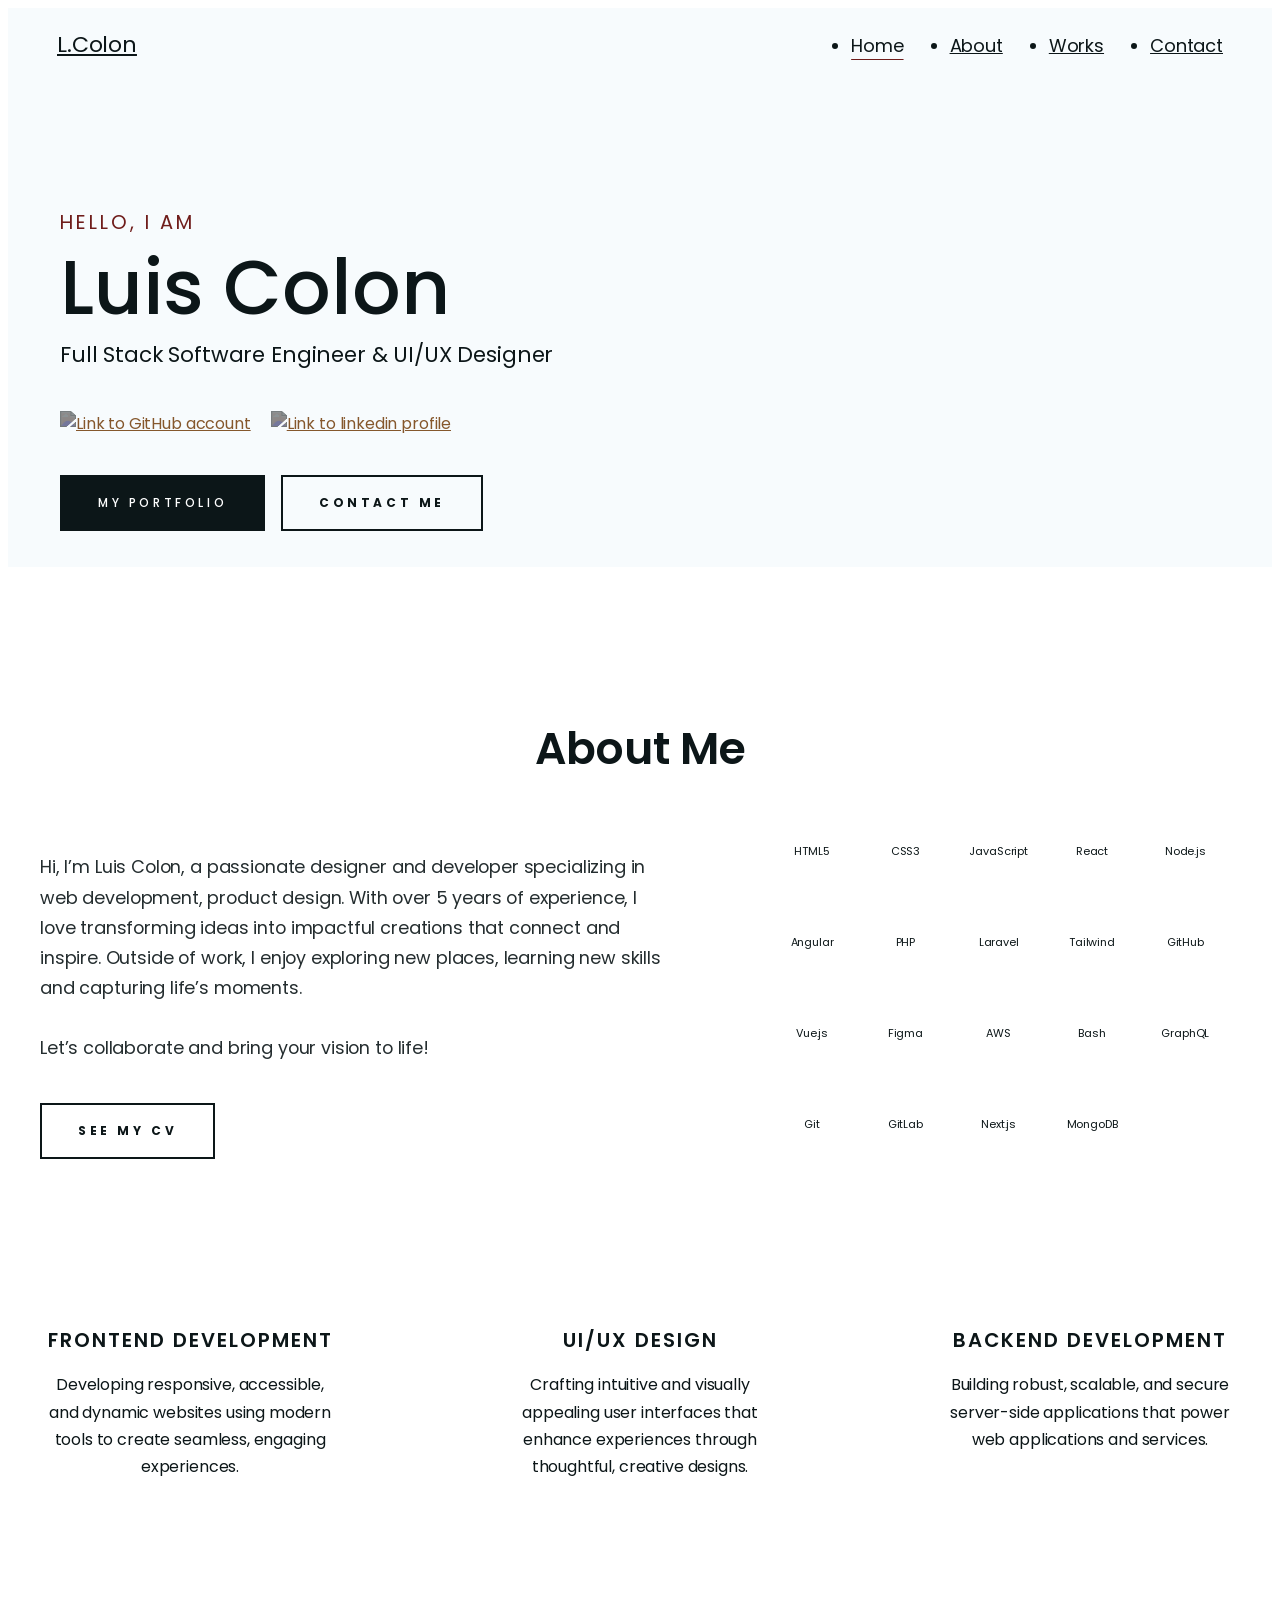
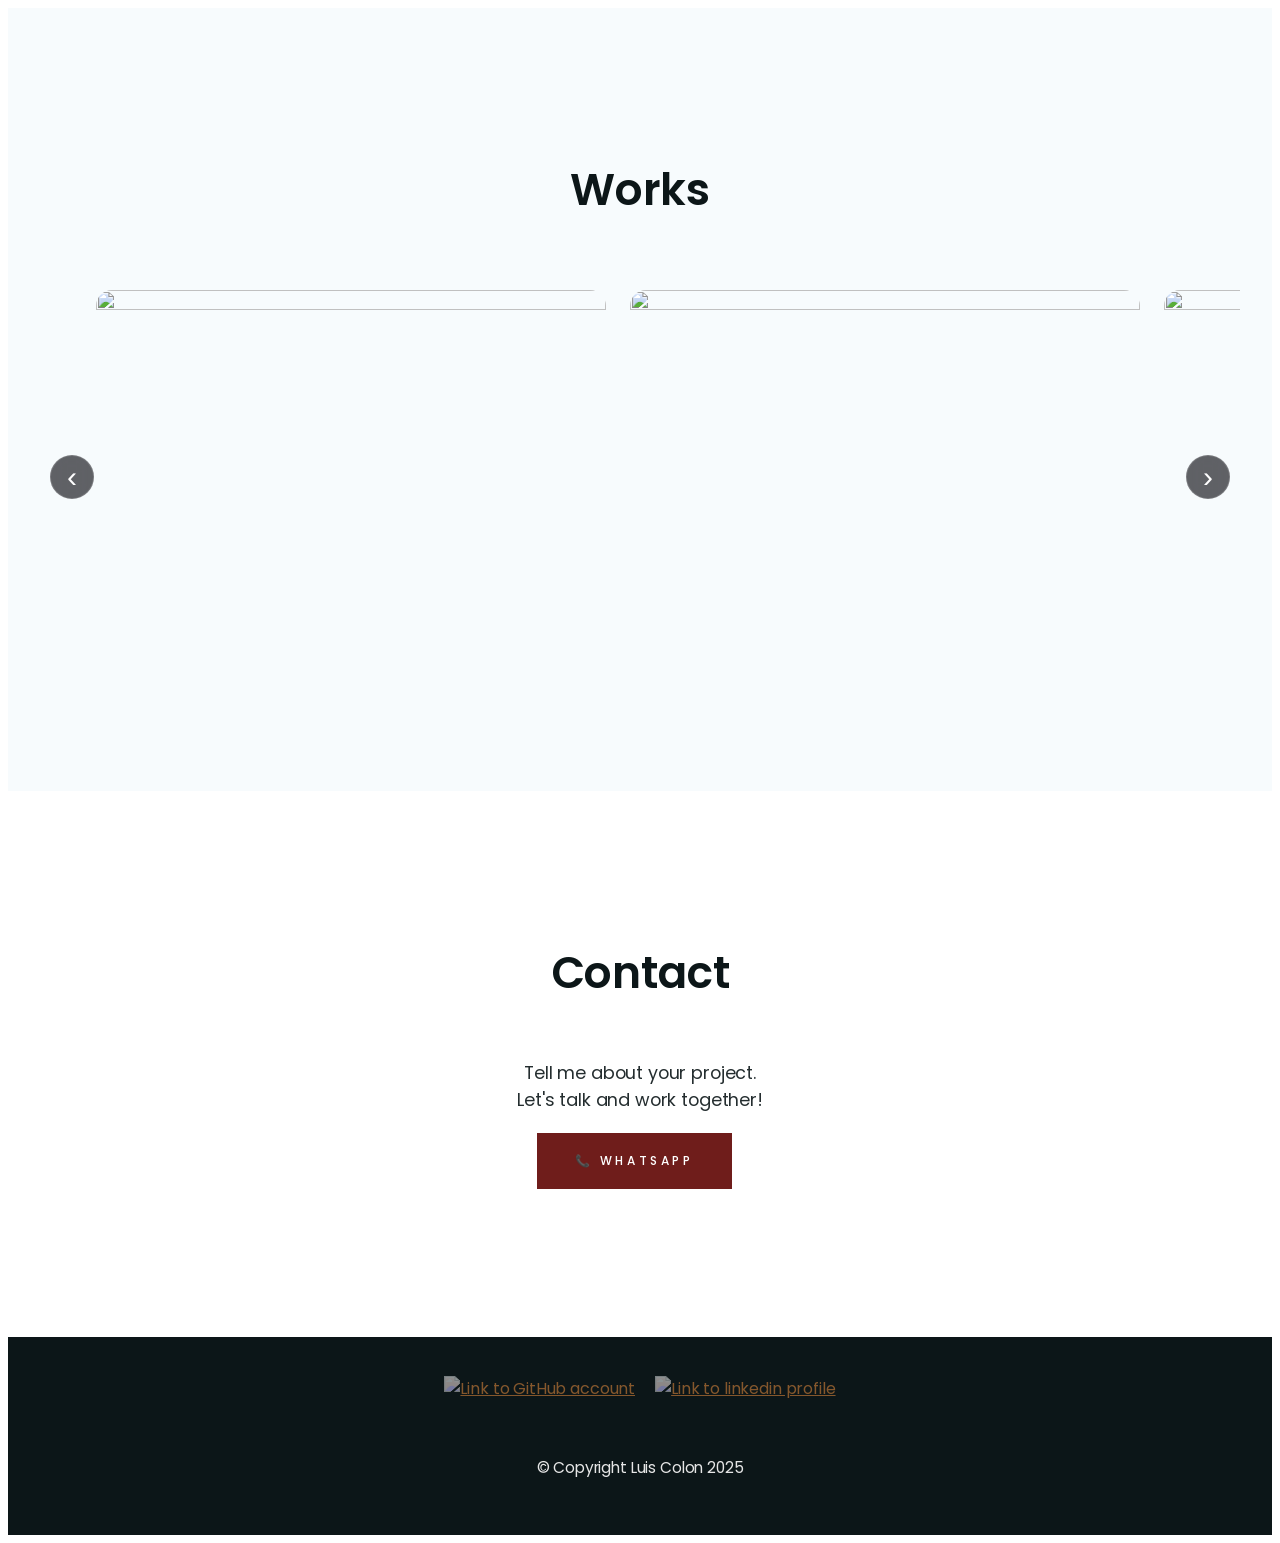
==== index.html @ 57050d6a "Add Chivito project image" ====
<!DOCTYPE html>
<html lang="en">

<head>
  <meta charset="UTF-8" />
  <meta name="viewport" content="width=device-width, initial-scale=1.0" />
  <title>Luis Colon</title>
  <link rel="shortcut icon" href="img/works/favicon.png" type="image/x-icon" />
  <link rel="stylesheet" href="css/main.css" />
  <link rel="stylesheet" href="css/media.css" />
  <link rel="stylesheet" type='text/css' href="https://cdn.jsdelivr.net/gh/devicons/devicon@latest/devicon.min.css" />
  <link rel="stylesheet" type='text/css' href="https://cdn.jsdelivr.net/gh/devicons/devicon@latest/devicon.min.css" />
  <link rel="stylesheet" type='text/css' href="https://cdn.jsdelivr.net/gh/devicons/devicon@latest/devicon.min.css" />
  <link rel="stylesheet" type='text/css' href="https://cdn.jsdelivr.net/gh/devicons/devicon@latest/devicon.min.css" />
  <link rel="stylesheet" type='text/css' href="https://cdn.jsdelivr.net/gh/devicons/devicon@latest/devicon.min.css" />
  <link rel="stylesheet" type='text/css' href="https://cdn.jsdelivr.net/gh/devicons/devicon@latest/devicon.min.css" />
  <link rel="stylesheet" type='text/css' href="https://cdn.jsdelivr.net/gh/devicons/devicon@latest/devicon.min.css" />
  <link rel="stylesheet" type='text/css' href="https://cdn.jsdelivr.net/gh/devicons/devicon@latest/devicon.min.css" />
  <link rel="stylesheet" type='text/css' href="https://cdn.jsdelivr.net/gh/devicons/devicon@latest/devicon.min.css" />
  <link rel="stylesheet" type='text/css' href="https://cdn.jsdelivr.net/gh/devicons/devicon@latest/devicon.min.css" />
  <link rel="stylesheet" type='text/css' href="https://cdn.jsdelivr.net/gh/devicons/devicon@latest/devicon.min.css" />
  <link rel="stylesheet" type='text/css' href="https://cdn.jsdelivr.net/gh/devicons/devicon@latest/devicon.min.css" />
  <link rel="stylesheet" type='text/css' href="https://cdn.jsdelivr.net/gh/devicons/devicon@latest/devicon.min.css" />
  <link rel="stylesheet" type='text/css' href="https://cdn.jsdelivr.net/gh/devicons/devicon@latest/devicon.min.css" />
  <link rel="stylesheet" type='text/css' href="https://cdn.jsdelivr.net/gh/devicons/devicon@latest/devicon.min.css" />
  <link rel="stylesheet" type='text/css' href="https://cdn.jsdelivr.net/gh/devicons/devicon@latest/devicon.min.css" />
  <link rel="stylesheet" type='text/css' href="https://cdn.jsdelivr.net/gh/devicons/devicon@latest/devicon.min.css" />
  <link rel="stylesheet" href="https://cdnjs.cloudflare.com/ajax/libs/aos/2.3.4/aos.css"
    integrity="sha512-1cK78a1o+ht2JcaW6g8OXYwqpev9+6GqOkz9xmBN9iUUhIndKtxwILGWYOSibOKjLsEdjyjZvYDq/cZwNeak0w=="
    crossorigin="anonymous" referrerpolicy="no-referrer" />
</head>

<body>
  <header id="header" class="header">
    <div class="container container-lg">
      <div class="header-nav">
        <a href="#home" class="logo" data-aos="fade-down" data-aos-duration="1000">L.Colon</a>
        <nav id="nav" class="nav">
          <ul class="nav-list" data-aos="fade-down" data-aos-duration="1000">
            <li class="nav-item">
              <a href="#home" class="nav-link active">Home</a>
            </li>
            <li class="nav-item">
              <a href="#about" class="nav-link">About</a>
            </li>
            <li class="nav-item">
              <a href="#projects" class="nav-link">Works</a>
            </li>
            <li class="nav-item">
              <a href="#contact" class="nav-link">Contact</a>
            </li>
          </ul>
          <button id="nav-btn" class="nav-btn">
            <img id="nav-btn-img" src="img/icons/open.svg" alt="Navigation button" />
          </button>
        </nav>
      </div>
    </div>
  </header>

  <section id="home" class="hero">
    <div class="container container-lg">
      <div class="hero-row" data-aos="fade-zoom-in" data-aos-easing="ease-in-out" data-aos-delay="500"
        data-aos-duration="1000">
        <div class="hero-content">
          <span class="hero-greeting"> Hello, I am</span>
          <h1 class="hero-heading">Luis Colon</h1>
          <span class="hero-heading-subtitle">Full Stack Software Engineer & UI/UX Designer</span>
          <div class="about-social-list">
            <div class="social-links-row">
              <a href="https://github.com/luiscolon0426">
                <img src="img/social_icons/github.svg" alt="Link to GitHub account" />
              </a>

              <a href="https://www.linkedin.com/in/leonel-s-187222268/">
                <img src="img/social_icons/linkedin.svg" alt="Link to linkedin profile" />
              </a>
            </div>
          </div>

          <div>
            <a href="#projects" class="btn">My Portfolio</a>
            <a href="#contact" class="btn btn-white">Contact Me</a>
          </div>
        </div>
      </div>
    </div>
  </section>

  <section id="about" class="about">
    <div class="container">
      <div class="about-title">
        <h2 class="title">About Me</h2>
      </div>
      <div class="about-row">
        <div class="about-content" data-aos="fade-up" data-aos-duration="1000">
          <p class="about-descr">
            Hi, I’m Luis Colon, a passionate designer and developer
            specializing in web development, product design.
            With over 5 years of experience, I love transforming ideas into
            impactful creations that connect and inspire. Outside of work, I
            enjoy exploring new places, learning new skills and capturing
            life’s moments. <br /><br />Let’s collaborate and bring your
            vision to life!
          </p>
          <div class="about-download-btn">
            <a href="LUISRESUME.pdf" class="btn btn-white" target="_blank" rel="noopener noreferrer">See my CV</a>
          </div>
        </div>
        <div class="about-skills">
          <div class="skills-grid">
            <div class="skill-icon">
              <i class="devicon-html5-plain colored"></i>
              <span>HTML5</span>
            </div>
            <div class="skill-icon">
              <i class="devicon-css3-plain colored"></i>
              <span>CSS3</span>
            </div>
            <div class="skill-icon">
              <i class="devicon-javascript-plain colored"></i>
              <span>JavaScript</span>
            </div>
            <div class="skill-icon">
              <i class="devicon-react-original colored"></i>
              <span>React</span>
            </div>
            <div class="skill-icon">
              <i class="devicon-nodejs-plain-wordmark"></i>
              <span>Node.js</span>
            </div>
            <div class="skill-icon">
              <i class="devicon-angularjs-plain colored"></i>
              <span>Angular</span>
            </div>
            <div class="skill-icon">
              <i class="devicon-php-plain colored"></i>
              <span>PHP</span>
            </div>
            <div class="skill-icon">
              <i class="devicon-laravel-plain colored"></i>
              <span>Laravel</span>
            </div>
            <div class="skill-icon">
              <i class="devicon-tailwindcss-original colored"></i>
              <span>Tailwind</span>
            </div>
            <div class="skill-icon">
              <i class="devicon-github-original"></i>
              <span>GitHub</span>
            </div>
            <div class="skill-icon">
              <i class="devicon-vuejs-plain colored"></i>
              <span>Vue.js</span>
            </div>
            <div class="skill-icon">
              <i class="devicon-figma-plain colored"></i>
              <span>Figma</span>
            </div>
            <div class="skill-icon">
              <i class="devicon-amazonwebservices-plain-wordmark colored"></i>
              <span>AWS</span>
            </div>
            <div class="skill-icon">
              <i class="devicon-bash-plain colored"></i>
              <span>Bash</span>
            </div>
            <div class="skill-icon">
              <i class="devicon-graphql-plain colored"></i>
              <span>GraphQL</span>
            </div>
            <div class="skill-icon">
              <i class="devicon-git-plain colored"></i>
              <span>Git</span>
            </div>
            <div class="skill-icon">
              <i class="devicon-gitlab-plain colored"></i>
              <span>GitLab</span>
            </div>
            <div class="skill-icon">
              <i class="devicon-nextjs-original-wordmark"></i>
              <span>Next.js</span>
            </div>
            <div class="skill-icon">
              <i class="devicon-mongodb-plain colored"></i>
              <span>MongoDB</span>
            </div>
          </div>
        </div>



      </div>
      <div class="services-row">
        <div class="service-card" data-aos="fade-up" data-aos-duration="1000" data-aos-delay="200">
          <img class="service-card-img" src="img/services/02.svg" alt="" />
          <h3 class="service-card-title">Frontend Development</h3>
          <p>
            Developing responsive, accessible, and dynamic websites using
            modern tools to create seamless, engaging experiences.
          </p>
        </div>
        <div class="service-card" data-aos="fade-up" data-aos-duration="1000" data-aos-delay="50">
          <img class="service-card-img" src="img/services/01.svg" alt="" />
          <h3 class="service-card-title">UI/UX Design</h3>
          <p>
            Crafting intuitive and visually appealing user interfaces that
            enhance experiences through thoughtful, creative designs.
          </p>
        </div>
        <div class="service-card" data-aos="fade-up" data-aos-duration="1000" data-aos-delay="500">
          <img class="service-card-img" src="img/services/02.svg" alt="" />
          <h3 class="service-card-title">Backend Development</h3>
          <p>
            Building robust, scalable, and secure server-side applications
            that power web applications and services.
          </p>
        </div>
      </div>
    </div>
  </section>

  <section id="projects" class="projects">
    <div class="container container-lg">
      <div class="projects-title">
        <h2 class="title">Works</h2>
      </div>

      <div class="projects-carousel" data-carousel="projects">
        <button class="carousel-btn carousel-btn-prev" type="button" aria-label="Previous work">
          <span aria-hidden="true">‹</span>
        </button>
        <div class="carousel-viewport" data-carousel-viewport>
          <div class="projects-row carousel-track" data-carousel-track>
        <div class="project-box" data-aos="fade-zoom-in" data-aos-easing="ease-in-out" data-aos-duration="1000">
          <a href="#!">
            <img class="project-img" src="img/works/01.jpg" alt="" />
            <div class="project-mask">
              <div class="project-caption">
                <h5 class="white">Finance Dashboard</h5>
                <p class="white">Web Development</p>
              </div>
            </div>
          </a>
        </div>
        <div class="project-box" data-aos="fade-zoom-in" data-aos-easing="ease-in-out" data-aos-delay="300"
          data-aos-duration="1000">
          <a href="#!">
            <img class="project-img" src="img/works/02.jpg" alt="" />
            <div class="project-mask">
              <div class="project-caption">
                <h5 class="white">Product design</h5>
                <p class="white">UI/UX Design</p>
              </div>
            </div>
          </a>
        </div>
        <div class="project-box" data-aos="fade-zoom-in" data-aos-easing="ease-in-out" data-aos-delay="600"
          data-aos-duration="1000">
          <a href="#!">
            <img class="project-img" src="img/works/03.jpg" alt="" />
            <div class="project-mask">
              <div class="project-caption">
                <h5 class="white">Landing Page</h5>
                <p class="white">UI/UX Design, Web Development</p>
              </div>
            </div>
          </a>
        </div>
        <div class="project-box" data-aos="fade-zoom-in" data-aos-easing="ease-in-out" data-aos-delay="900"
          data-aos-duration="1000">
          <a href="https://casamanresaaibonito.com/">
            <img class="project-img" src="img/works/04.jpg" alt="" />
            <div class="project-mask">
              <div class="project-caption">
                <h5 class="white">Casa Manresa</h5>
                <p class="white">UI/UX Design, Web Development</p>
              </div>
            </div>
          </a>
        </div>
        <div class="project-box" data-aos="fade-zoom-in" data-aos-easing="ease-in-out" data-aos-delay="1200"
          data-aos-duration="1000">
          <a href="https://cheatdoc.netlify.app/">
            <img class="project-img" src="img/works/06.png" alt="" />
            <div class="project-mask">
              <div class="project-caption">
                <h5 class="white">CheatDoc</h5>
                <p class="white">UI/UX Design, Web Development</p>
              </div>
            </div>
          </a>
        </div>
        <div class="project-box" data-aos="fade-zoom-in" data-aos-easing="ease-in-out" data-aos-delay="1500"
          data-aos-duration="1000">
          <a href="#!">
            <img class="project-img" src="img/works/chivito.png" alt="Chivito app logo" />
            <div class="project-mask">
              <div class="project-caption">
                <h5 class="white">Chivito</h5>
                <p class="white">UI/UX Design, Web Development</p>
              </div>
            </div>
          </a>
        </div>
          </div>
        </div>
        <button class="carousel-btn carousel-btn-next" type="button" aria-label="Next work">
          <span aria-hidden="true">›</span>
        </button>
        <div class="carousel-dots" data-carousel-dots aria-label="Works carousel pagination"></div>
      </div>
    </div>
  </section>

  <section id="contact" class="contact">
    <div class="container">
      <div class="contact-title">
        <h2 class="title">Contact</h2>
      </div>
      <div class="contact-content">
        <p>
          Tell me about your project.
          <br />
          Let's talk and work together!
        </p>
      </div>

      <form class="contactForm" data-aos="zoom-in" data-aos-duration="1000">
        <div class="contact-button" data-aos="fade-zoom-in" data-aos-easing="ease-in-out" data-aos-delay="500"
          data-aos-duration="1000"><a href="https://wa.me/17876033059" target="_blank" class="btn btn-red">
            📞 WhatsApp
          </a>
        </div>
      </form>
      <div class="response"></div>
    </div>
  </section>

  <footer class="footer">
    <div class="container">
      <div class="footer-row">
        <div class="social-links-row footer-social">
          <a href="https://github.com/luiscolon0426">
            <img src="img/social_icons/github.svg" alt="Link to GitHub account" />
          </a>

          <a href="https://www.linkedin.com/in/leonel-s-187222268/">
            <img src="img/social_icons/linkedin.svg" alt="Link to linkedin profile" />
          </a>
        </div>

        <div class="footer-copyright">
          <p>&copy; Copyright Luis Colon 2025</p>
        </div>
      </div>
    </div>
  </footer>

  <div id="goToTop" class="goToTop">
    <a href="#home">
      <img src="img/icons/arrow_up.svg" alt="Back to top" /></a>
  </div>

  <script src="https://cdnjs.cloudflare.com/ajax/libs/aos/2.3.4/aos.js"
    integrity="sha512-A7AYk1fGKX6S2SsHywmPkrnzTZHrgiVT7GcQkLGDe2ev0aWb8zejytzS8wjo7PGEXKqJOrjQ4oORtnimIRZBtw=="
    crossorigin="anonymous" referrerpolicy="no-referrer"></script>
  <script type="module" src="js/main.js"></script>
</body>

</html>
---- css/main.css ----
@import "./reset.css";
@import url("https://fonts.googleapis.com/css2?family=Poppins:wght@300;400;500;600;700&display=swap");

:root {
  --primary-bg-color: #f7fbfd;
  --primary-accent: #0c1618;
  --secondary-accent: #6f1d1b;

  --main-text-color: #0c1618;
  --supportive-text-color: #242d2f;
  --gray-text-color: #565a5b;

  --white-color: #fff;
  --gray-color: #e9e8e8;
  --gray-color-2: #c0c0c0;
  --gray-color-3: #e6e6e6;

  --color-preloader-bg: var(--white-color);
  --color-dots: #1a1a1a;
}

/* Common styles */
html {
  scroll-behavior: smooth;
  overflow-x: hidden;
}

i {
  font-size: 52px;
}



body {
  color: var(--main-text-color);
  font-family: "Poppins", sans-serif;
  letter-spacing: -0.15px;
}


.tooltip {
  position: relative;
  cursor: help;
}

.tooltip-text {
  visibility: hidden;
  opacity: 0;
  background-color: #111;
  color: #fff;
  padding: 6px 12px;
  border-radius: 6px;
  font-size: 0.75rem;
  position: absolute;
  bottom: 130%;
  left: 50%;
  transform: translateX(-50%) translateY(10px);
  white-space: nowrap;
  z-index: 10;
  transition: opacity 0.3s ease, transform 0.3s ease;
  pointer-events: none;
}

.tooltip:hover .tooltip-text {
  visibility: visible;
  opacity: 1;
  transform: translateX(-50%) translateY(0); /* Slide-up */
}

/* Mobile modal card */
.mobile-tooltip {
  display: none;
  position: fixed;
  inset: 0;
  background: rgba(0, 0, 0, 0.4);
  z-index: 1000;
  align-items: center;
  justify-content: center;
}

.mobile-tooltip-content {
  background: #fff;
  color: #111;
  padding: 1rem 1.5rem;
  border-radius: 8px;
  text-align: center;
  max-width: 80%;
  font-size: 0.9rem;
  box-shadow: 0 10px 30px rgba(0, 0, 0, 0.2);
  position: relative;
}

.close-tooltip {
  background: none;
  border: none;
  font-size: 1.25rem;
  position: absolute;
  top: 8px;
  right: 12px;
  cursor: pointer;
}

/* Show modal only on small screens */
@media (max-width: 768px) {
  .tooltip-text {
    display: none !important;
  }

  .tooltip {
    cursor: pointer;
  }
}


.container {
  padding: 0 32px;
  max-width: 1200px;
  /* max-width: clamp(54.5rem, 38.125rem + 81.88vw, 120rem); */
  margin: 0 auto;
}

.container-lg {
  max-width: 1600px;
}

.title {
  font-size: 44px;
  font-weight: 600;
  text-align: center;
  margin-bottom: 54px;
}

.btn {
  display: inline-block;
  height: 52px;
  font-weight: 500;
  font-size: 12px;
  text-transform: uppercase;
  letter-spacing: 0.3em;
  line-height: 52px;
  padding: 0 36px;
  margin: 0 12px 16px 0;
  color: var(--white-color);
  text-decoration: none;
  text-align: center;
  white-space: nowrap;
  cursor: pointer;
  transition: all 0.3s;
  background-color: var(--primary-accent);
  border: 2px solid var(--primary-accent);
  transition: all 0.3s ease-in;
}

.btn:hover,
.btn:focus {
  background-color: var(--secondary-accent);
  border-color: var(--secondary-accent);
  color: var(--white-color);
  outline: 0;
}

.btn:active {
  background-color: #8b4a48;
}

.btn-white {
  background: transparent;
  font-weight: 700;
  border: 2px solid var(--primary-accent);
  color: var(--primary-accent);
  transition: all 0.3s ease-in;
}

.btn-white:hover,
.btn-white:focus {
  background: var(--primary-accent);
  border: 2px solid var(--primary-accent);
  color: var(--white-color);
}

.btn-white:active {
  background-color: #3c4446;
}

.btn-red {
  background: var(--secondary-accent);
  border: 2px solid var(--secondary-accent);
  color: var(--white-color);
  transition: all 0.3s ease-in;
}

.btn-red:hover,
.btn-red:focus {
  background: var(--primary-accent);
  border: 2px solid var(--primary-accent);
}

.btn-red:active {
  background-color: #3c4446;
}

h5 {
  font-size: 15px;
  letter-spacing: 2px;
  line-height: 23px;
  font-weight: 600;
  text-transform: uppercase;
}

.white {
  color: var(--white-color);
}

/* Header */
.header {
  z-index: 100;
  background-color: transparent;
  height: 90px;
  width: 100%;
  position: absolute;
  top: 0;
  left: 0;
  right: 0;
}

.header-nav {
  display: flex;
  justify-content: space-between;
  align-items: center;
  padding: 0 25px;
  height: 90px;
}

.header-sticky {
  position: fixed;
  top: 0;
  left: 0;
  width: 100%;
  z-index: 1999;
  background-color: rgba(255, 255, 255, 0.95);
  padding-top: 0;
  padding-bottom: 0;
  transition: all 0.3s ease-in-out;
}

.logo {
  position: relative;
  line-height: 1;
  font-weight: 400;
  font-size: clamp(1.125rem, 1.011rem + 0.57vw, 1.375rem);
  color: var(--main-text-color);
}

.nav-list {
  display: flex;
  column-gap: 46px;
  font-weight: 400;
  font-size: 18px;
  letter-spacing: -0.15px;
}

.nav-btn {
  display: none;
}

.nav-link {
  color: var(--main-text-color);
}

.nav-link.active {
  text-decoration: underline;
  text-decoration-color: var(--secondary-accent);
  text-decoration-thickness: 1.2px;
  text-underline-offset: 7px;
}

/* Hero section */
.hero {
  position: relative;
  padding-top: 180px;
  background-color: var(--primary-bg-color);
}

.hero-row {
  display: flex;
  flex-wrap: wrap;
}

.hero-content {
  text-align: left;
  align-self: center;
  padding: 20px;
  flex-grow: 1;
}

.hero-greeting {
  font-size: clamp(1rem, 0.929rem + 0.36vw, 1.25rem);
  font-weight: 400;
  text-transform: uppercase;
  letter-spacing: 3px;
  color: var(--secondary-accent);
}

.hero-heading {
  margin: 5px 0;
  font-weight: 500;
  font-size: clamp(3.25rem, 2.75rem + 2.5vw, 5rem);
  line-height: 1.2;
}

.hero-heading-subtitle {
  font-size: clamp(1.125rem, 1.054rem + 0.36vw, 1.375rem);
  font-weight: 400;
}

.hero-img {
  display: flex;
  flex: 1 1 356px;
  justify-content: flex-end;
  margin-top: auto;
}

.hero-img img {
  display: block;
  position: relative;
}

.about-social-list {
  display: flex;
}

.social-links-row {
  display: flex;
  justify-content: center;
  align-items: center;
  column-gap: 20px;
  margin: 40px 0 40px;
  height: 24px;

  img {
    height: 24px;
    width: 24px;
  }
}

.social-links-row a {
  filter: invert(35%) sepia(11%) saturate(160%) hue-rotate(145deg)
    brightness(88%) contrast(80%);
  transition: all 0.3s ease-in-out;
}

.social-links-row a:hover {
  filter: invert(0%) sepia(0%) saturate(7500%) hue-rotate(305deg)
    brightness(97%) contrast(103%);
}

/* About section */
.about {
  padding: 7rem 0;
}

.about-row {
  display: grid;
  grid-template-columns: 1.3fr 1fr;
  justify-content: center;
  gap: 90px;
  margin-bottom: 80px;
  color: var(--supportive-text-color);
}

.about-descr {
  font-size: clamp(1rem, 0.964rem + 0.18vw, 1.125rem);
  line-height: 1.7;
  font-weight: 400;
  margin-bottom: 10px;
}

.skill {
  position: relative;
  display: block;
  width: 100%;
  margin-bottom: 30px;
}

.skill-title,
.skill-percent {
  display: inline-block;
  font-size: 16px;
  font-weight: 400;
  /* text-transform: uppercase; */
  letter-spacing: 0px;
}

.skill-percent {
  float: right;
}
.skill-bar__progress {
  background-color: var(--gray-color);
  border-radius: 5px;
  height: 4px;
  width: 100%;
  overflow: hidden;
  position: relative;
}

.skill-bar__fill {
  background-color: var(--secondary-accent);
  height: 4px;
  width: 0; /* Initial width is 0 */
  transition: width 1.5s ease-in-out; /* Smooth transition for the fill */
}

.about-download-btn {
  margin-top: 40px;
}

.services-row {
  display: flex;
  flex-wrap: wrap;
  gap: 50px;
  justify-content: space-between;
}

.service-card {
  max-width: 300px;
}

.service-card-img {
  display: block;
  height: 50px;
  margin: 0 auto 20px;
  filter: invert(33%) sepia(7%) saturate(243%) hue-rotate(145deg)
    brightness(94%) contrast(81%);
}

.service-card-title {
  text-align: center;
  text-transform: uppercase;
  letter-spacing: 2px;
  margin-bottom: 10px;
  font-weight: 600;
  font-size: clamp(1.125rem, 1.089rem + 0.18vw, 1.25rem);
}

.service-card p {
  font-size: 16px;
  line-height: 1.7;
  text-align: center;
}

/* Works */
.projects {
  padding: 7rem 0;
  background-color: var(--primary-bg-color);
}

.projects-title {
  text-align: center;
}

.projects-row {
  display: flex;
  flex-wrap: wrap;
  justify-content: center;
}

/* Works carousel */
.projects-carousel {
  position: relative;
  margin-top: 1.5rem;
}

.carousel-viewport {
  overflow-x: auto;
  scroll-snap-type: x mandatory;
  scroll-behavior: smooth;
  -webkit-overflow-scrolling: touch;
  scrollbar-width: none; /* Firefox */
}

.carousel-viewport::-webkit-scrollbar {
  display: none; /* Safari/Chrome */
}

.carousel-track.projects-row {
  flex-wrap: nowrap;
  justify-content: flex-start;
  gap: 24px;
  padding: 14px 56px;
  width: max-content;
}

.carousel-track .project-box {
  flex: 0 0 clamp(260px, 80vw, 510px);
  scroll-snap-align: center;
}

.carousel-btn {
  position: absolute;
  top: 50%;
  transform: translateY(-50%);
  z-index: 2;
  width: 44px;
  height: 44px;
  border-radius: 999px;
  border: 1px solid rgba(255, 255, 255, 0.15);
  background: rgba(15, 15, 20, 0.65);
  backdrop-filter: blur(8px);
  color: #fff;
  display: grid;
  place-items: center;
  cursor: pointer;
}

.carousel-btn:hover {
  background: rgba(15, 15, 20, 0.85);
}

.carousel-btn:focus-visible {
  outline: 2px solid var(--secondary-accent);
  outline-offset: 2px;
}

.carousel-btn-prev {
  left: 10px;
}

.carousel-btn-next {
  right: 10px;
}

.carousel-btn span {
  font-size: 30px;
  line-height: 1;
}

.carousel-dots {
  display: flex;
  justify-content: center;
  gap: 10px;
  margin-top: 18px;
}

.carousel-dot {
  width: 9px;
  height: 9px;
  border-radius: 999px;
  border: 0;
  background: rgba(255, 255, 255, 0.25);
  cursor: pointer;
}

.carousel-dot[aria-current="true"] {
  background: var(--secondary-accent);
}

@media (hover: none) {
  .carousel-btn {
    display: none;
  }
}

.carousel-track .project-box a {
  width: 100%;
}

.carousel-track .project-img {
  border-radius: 16px;
}

.carousel-track .project-mask {
  border-radius: 16px;
}

.project-box {
  position: relative;
  overflow: hidden;
  display: block;
  max-width: 510px;
}

.project-box a {
  display: inline-block;
}

.project-box:hover .project-mask {
  opacity: 1;
  visibility: visible;
}

.project-box:hover .project-mask .project-caption {
  bottom: 30px;
  opacity: 1;
}

.project-box:hover .project-img {
  transform: scale(1.1);
  transition: all 2s cubic-bezier(0.23, 1, 0.32, 1) 0s;
  width: 100%;
}

/* .project-img {
  width: 100%;
  height: 320px;
  object-fit: cover;
  display: block;
} */

.project-img {
  aspect-ratio: 16 / 11;
  object-fit: cover;
  width: 100%;
}



.project-mask {
  background: none repeat scroll 0 0 rgba(0, 0, 0, 0.7);
  height: 100%;
  position: absolute;
  transition: all 0.5s ease-in-out 0s;
  width: 100%;
  top: 0;
  left: 0;
  opacity: 0;
  visibility: hidden;
  overflow: hidden;
}

.project-mask p {
  text-transform: uppercase;
  font-size: 11px;
  letter-spacing: 1.5px;
  font-weight: 400;
  margin-top: 0;
  text-align: left;
}

.project-mask .project-caption {
  position: absolute;
  bottom: -60px;
  left: 0;
  padding-left: 30px;
  padding-right: 30px;
  text-align: left;
  transition: all 0.5s ease-in-out 0s;
  opacity: 0;
}

.project-mask p {
  text-transform: uppercase;
  font-size: 11px;
  letter-spacing: 1.5px;
  font-weight: 400;
  margin-top: 0;
  text-align: left;
}

/* Contact */
.contact {
  padding: 7rem 0;
  text-align: center;
}

.contact-content {
  font-size: clamp(1rem, 0.964rem + 0.18vw, 1.125rem);
  color: var(--supportive-text-color);
  margin: 0 auto 20px;
}

.contact form {
  max-width: 500px;
  margin: 20px auto;
  text-align: center;
}

.contact form .input-box {
  display: flex;
  justify-content: space-between;
  flex-wrap: wrap;
}

.contact form .input-box input,
.contact form textarea {
  width: 100%;
  padding: 15px;
  font-size: 15px;
  color: var(--gray-text-color);
  border: 1px solid var(--gray-color-2);
  margin: 7px 0;
}

.contact form .input-box input {
  width: 100%;
}

.contact form textarea {
  resize: none;
}

.contact-button {
  margin-top: 20px;
}

/* Footer */
.footer {
  background-color: var(--primary-accent);
  color: var(--gray-color-3);
}

.footer-row {
  display: flex;
  flex-direction: column;
  column-gap: 20px;
  align-items: center;
  padding: 40px 0;
}

.footer-social {
  margin-top: 0;
}

.footer-social a:hover {
  filter: invert(100%) sepia(100%) saturate(0%) hue-rotate(288deg)
    brightness(102%) contrast(102%);
}

.footer-copyright {
  font-size: clamp(0.75rem, 0.679rem + 0.36vw, 1rem);
}

.response {
  position: fixed;
  display: inline-block;
  background-color: var(--primary-accent);
  color: var(--white-color);
  border: 1px solid var(--white-color);
  min-width: 280px;
  padding: 20px 40px;
  bottom: -100px;
  left: 50%;
  opacity: 0;
  visibility: hidden;
  transform: translateX(-50%);
  transition: all 0.3s ease-in-out;
  z-index: 5;
}

.response.open {
  bottom: 20px;
  opacity: 1;
  visibility: visible;
}

/* "go to top" button */
.goToTop {
  z-index: 599;
  position: fixed;
  width: 40px;
  height: 40px;
  background-color: var(--gray-color);
  top: auto;
  left: auto;
  right: 30px;
  bottom: 30px;
  cursor: pointer;
  opacity: 0;
  visibility: hidden;
  border-radius: 2px;
  transition: opacity 350ms, visibility 350ms;
}

.goToTop a {
  display: flex;
  align-items: center;
  justify-content: center;
  width: 100%;
  height: 100%;
  filter: invert(4%) sepia(23%) saturate(2306%) hue-rotate(148deg)
    brightness(91%) contrast(90%);
}

.goToTop img {
  height: 16px;
  width: 16px;
}

.goToTop:hover {
  filter: invert(100%) sepia(100%) saturate(0%) hue-rotate(288deg)
    brightness(102%) contrast(102%);
}

.goToTop.reveal {
  display: block;
  cursor: pointer;
  opacity: 1;
  visibility: visible;
  transition: all 0.3s;
}

/* Preloader with jumping dots */
#preloader {
  position: fixed;
  display: flex;
  flex-flow: row wrap;
  justify-content: center;
  align-items: center;
  background: var(--color-preloader-bg);
  z-index: 3000;
  height: 100vh;
  width: 100vw;
  opacity: 1;
  overflow: hidden;
  transition: opacity 0.5s ease-out;
}

.jumping-dots {
  position: relative;
  width: 6px;
  height: 6px;
  padding: 0;
  display: inline-block;
}

.jumping-dots > div {
  position: absolute;
  content: "";
  top: 0;
  left: 0;
  width: 6px;
  height: 6px;
  background: var(--color-dots);
  border-radius: 50%;
}

.jumping-dots > div:nth-of-type(1) {
  left: 20px;
}

.jumping-dots > div:nth-of-type(3) {
  left: -20px;
}

.jumping-dots > div {
  animation: jumping-dots 1.2s infinite ease;
  animation-delay: 0.2s;
}

.jumping-dots > div:nth-of-type(1) {
  animation-delay: 0.4s;
}

.jumping-dots > div:nth-of-type(3) {
  animation-delay: 0s;
}

@keyframes jumping-dots {
  0% {
    top: 0;
  }

  40% {
    top: -6px;
  }

  80% {
    top: 0;
  }
}

.about-skills {
  display: flex;
  justify-content: center;
}

.skills-grid {
  display: grid;
  grid-template-columns: repeat(auto-fit, minmax(70px, 1fr));
  gap: 24px 16px;
  justify-items: center;
  width: 100%;
  max-width: none;
  padding: 0 1rem;
}

.skill-icon {
  display: flex;
  flex-direction: column;
  align-items: center;
  text-align: center;
  font-size: 42px;
  width: 70px;

}

.skill-icon span {
  font-size: 11px;
    margin-top: 8px;
  color: var(--main-text-color);
}
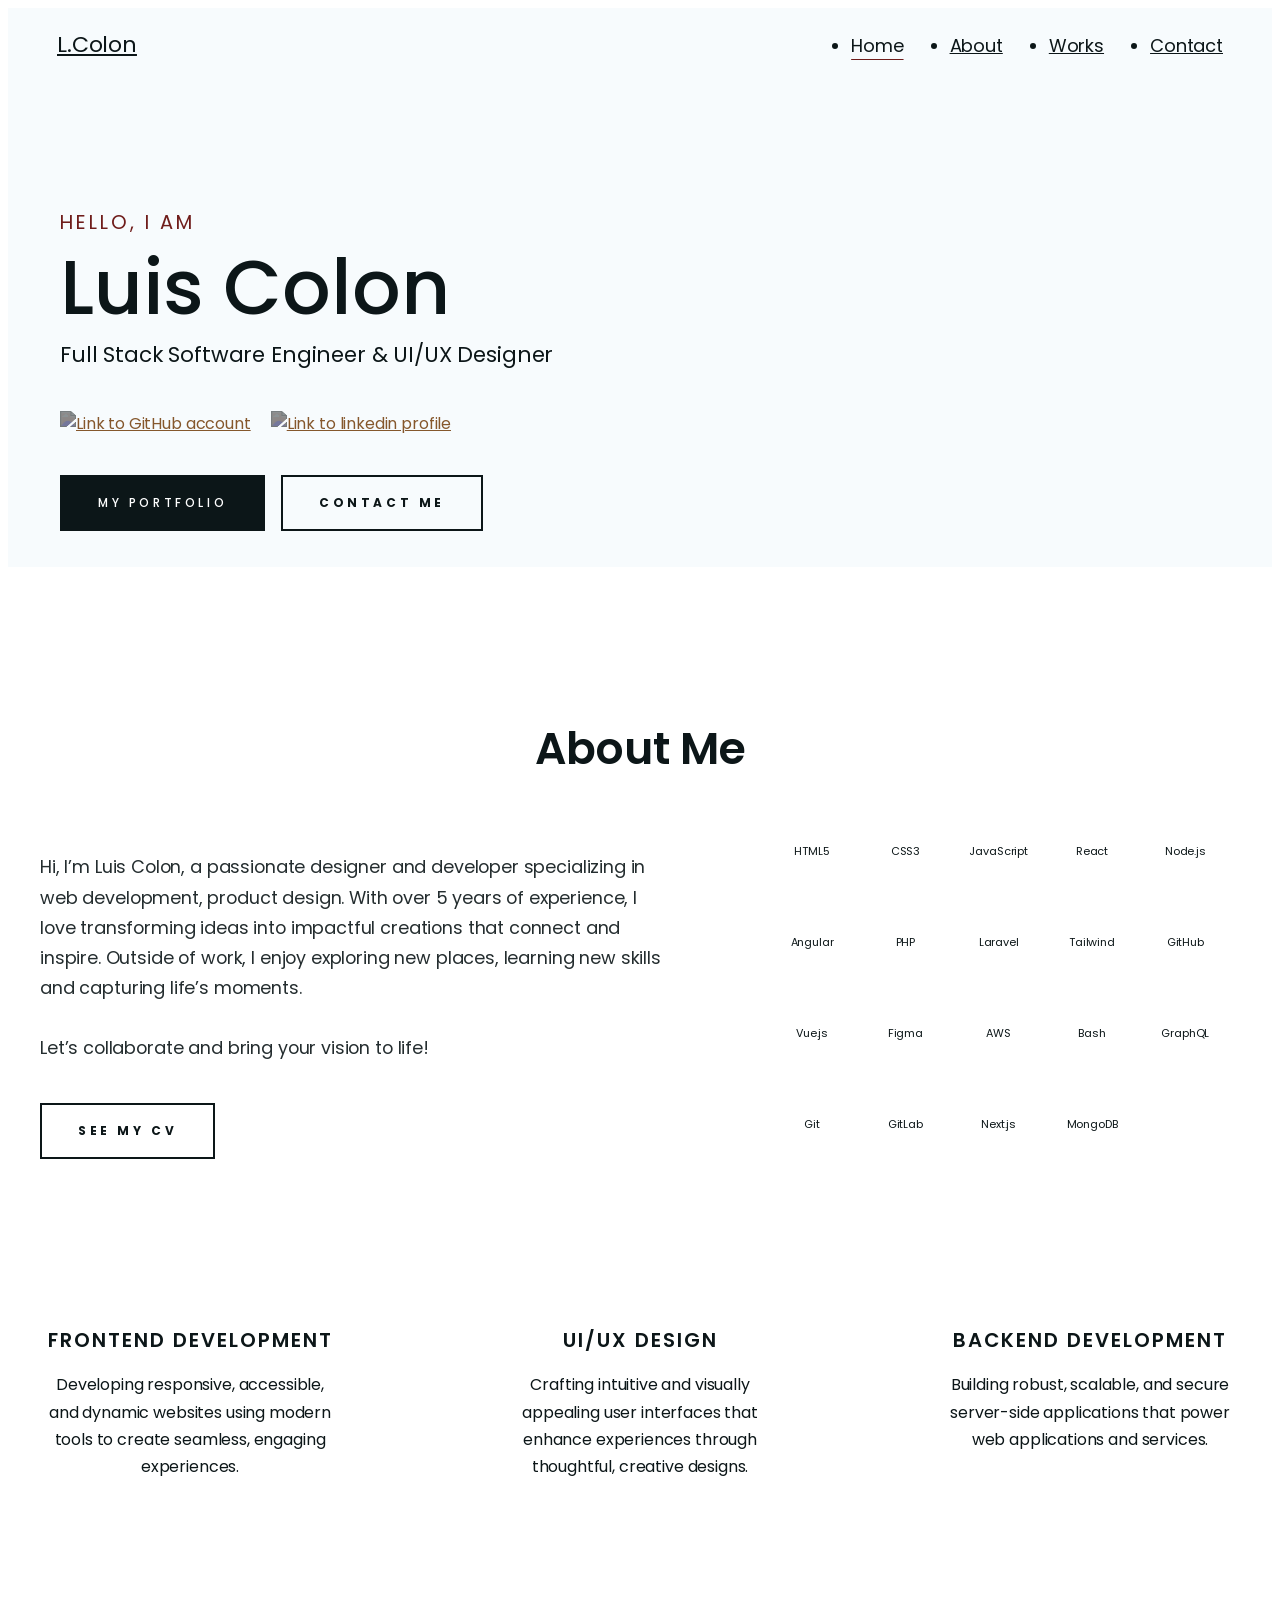
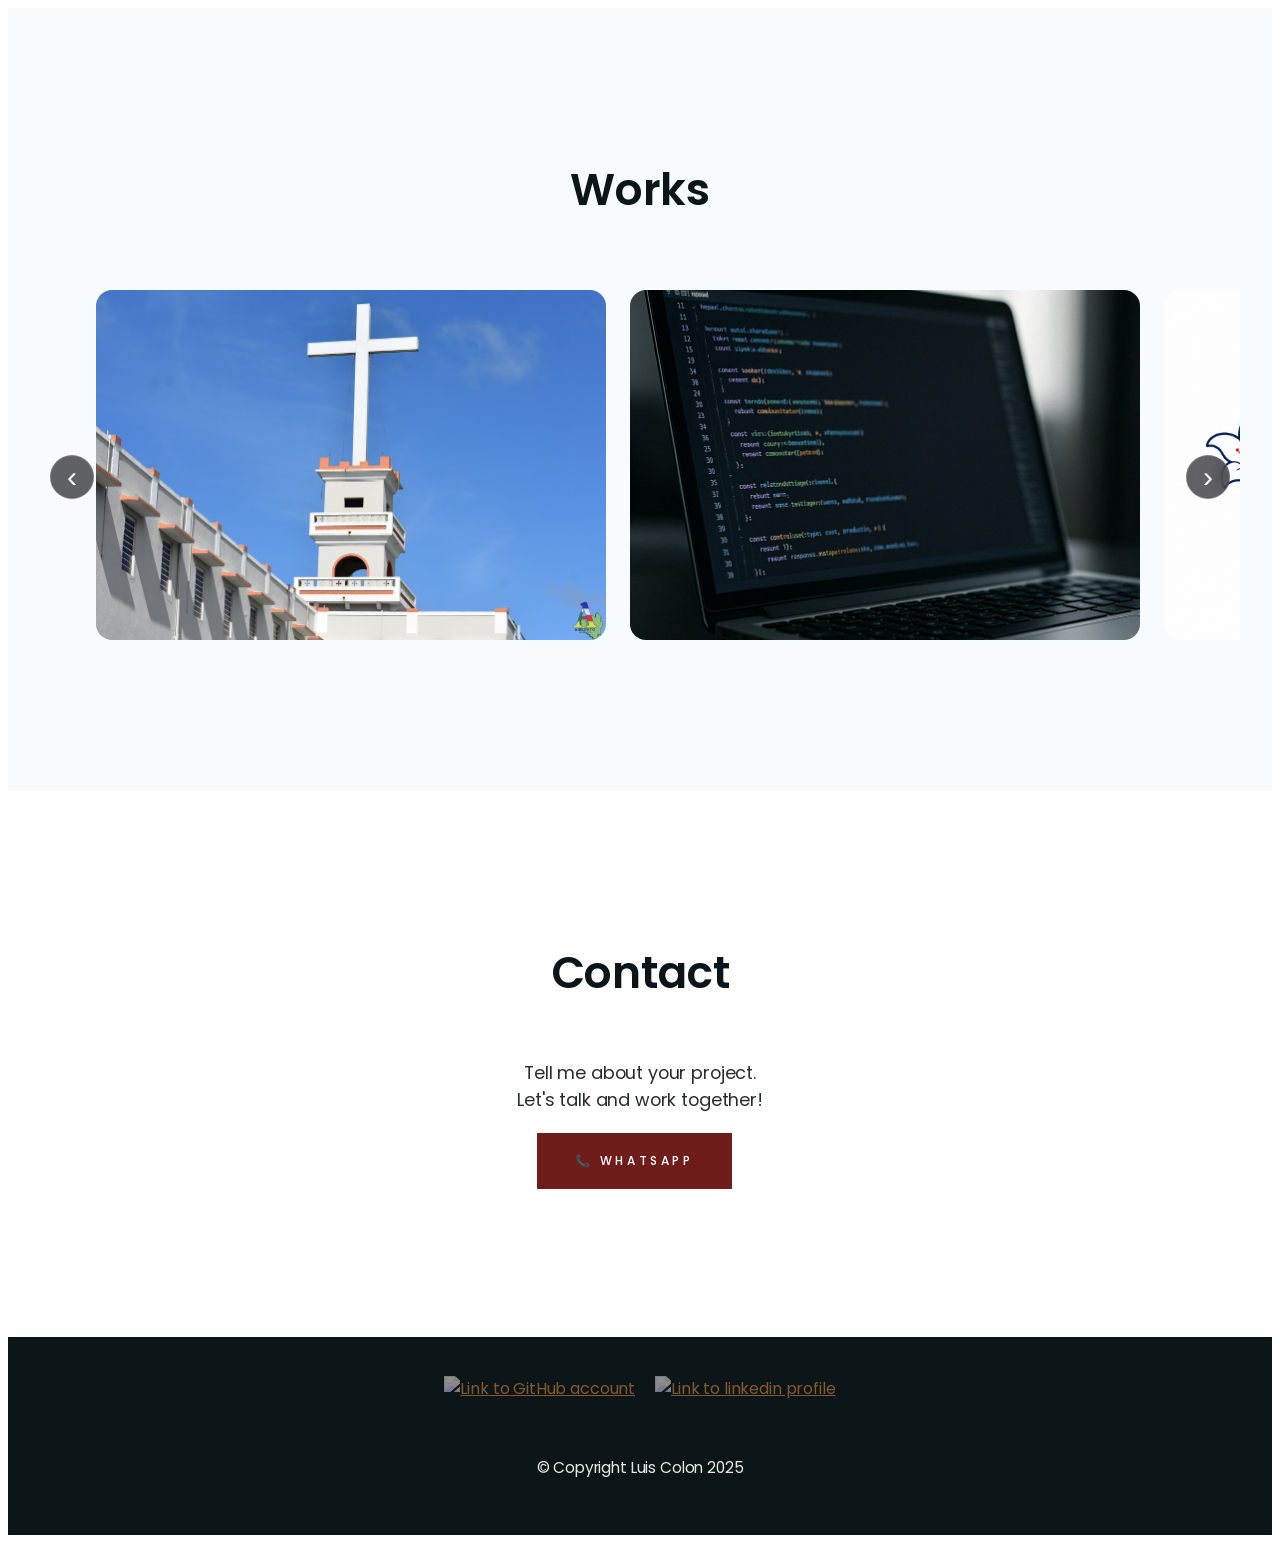
==== commit fb0ab1c0: "update" ====
--- a/index.html
+++ b/index.html
@@ -232,41 +232,6 @@
         </button>
         <div class="carousel-viewport" data-carousel-viewport>
           <div class="projects-row carousel-track" data-carousel-track>
-        <div class="project-box" data-aos="fade-zoom-in" data-aos-easing="ease-in-out" data-aos-duration="1000">
-          <a href="#!">
-            <img class="project-img" src="img/works/01.jpg" alt="" />
-            <div class="project-mask">
-              <div class="project-caption">
-                <h5 class="white">Finance Dashboard</h5>
-                <p class="white">Web Development</p>
-              </div>
-            </div>
-          </a>
-        </div>
-        <div class="project-box" data-aos="fade-zoom-in" data-aos-easing="ease-in-out" data-aos-delay="300"
-          data-aos-duration="1000">
-          <a href="#!">
-            <img class="project-img" src="img/works/02.jpg" alt="" />
-            <div class="project-mask">
-              <div class="project-caption">
-                <h5 class="white">Product design</h5>
-                <p class="white">UI/UX Design</p>
-              </div>
-            </div>
-          </a>
-        </div>
-        <div class="project-box" data-aos="fade-zoom-in" data-aos-easing="ease-in-out" data-aos-delay="600"
-          data-aos-duration="1000">
-          <a href="#!">
-            <img class="project-img" src="img/works/03.jpg" alt="" />
-            <div class="project-mask">
-              <div class="project-caption">
-                <h5 class="white">Landing Page</h5>
-                <p class="white">UI/UX Design, Web Development</p>
-              </div>
-            </div>
-          </a>
-        </div>
         <div class="project-box" data-aos="fade-zoom-in" data-aos-easing="ease-in-out" data-aos-delay="900"
           data-aos-duration="1000">
           <a href="https://casamanresaaibonito.com/">
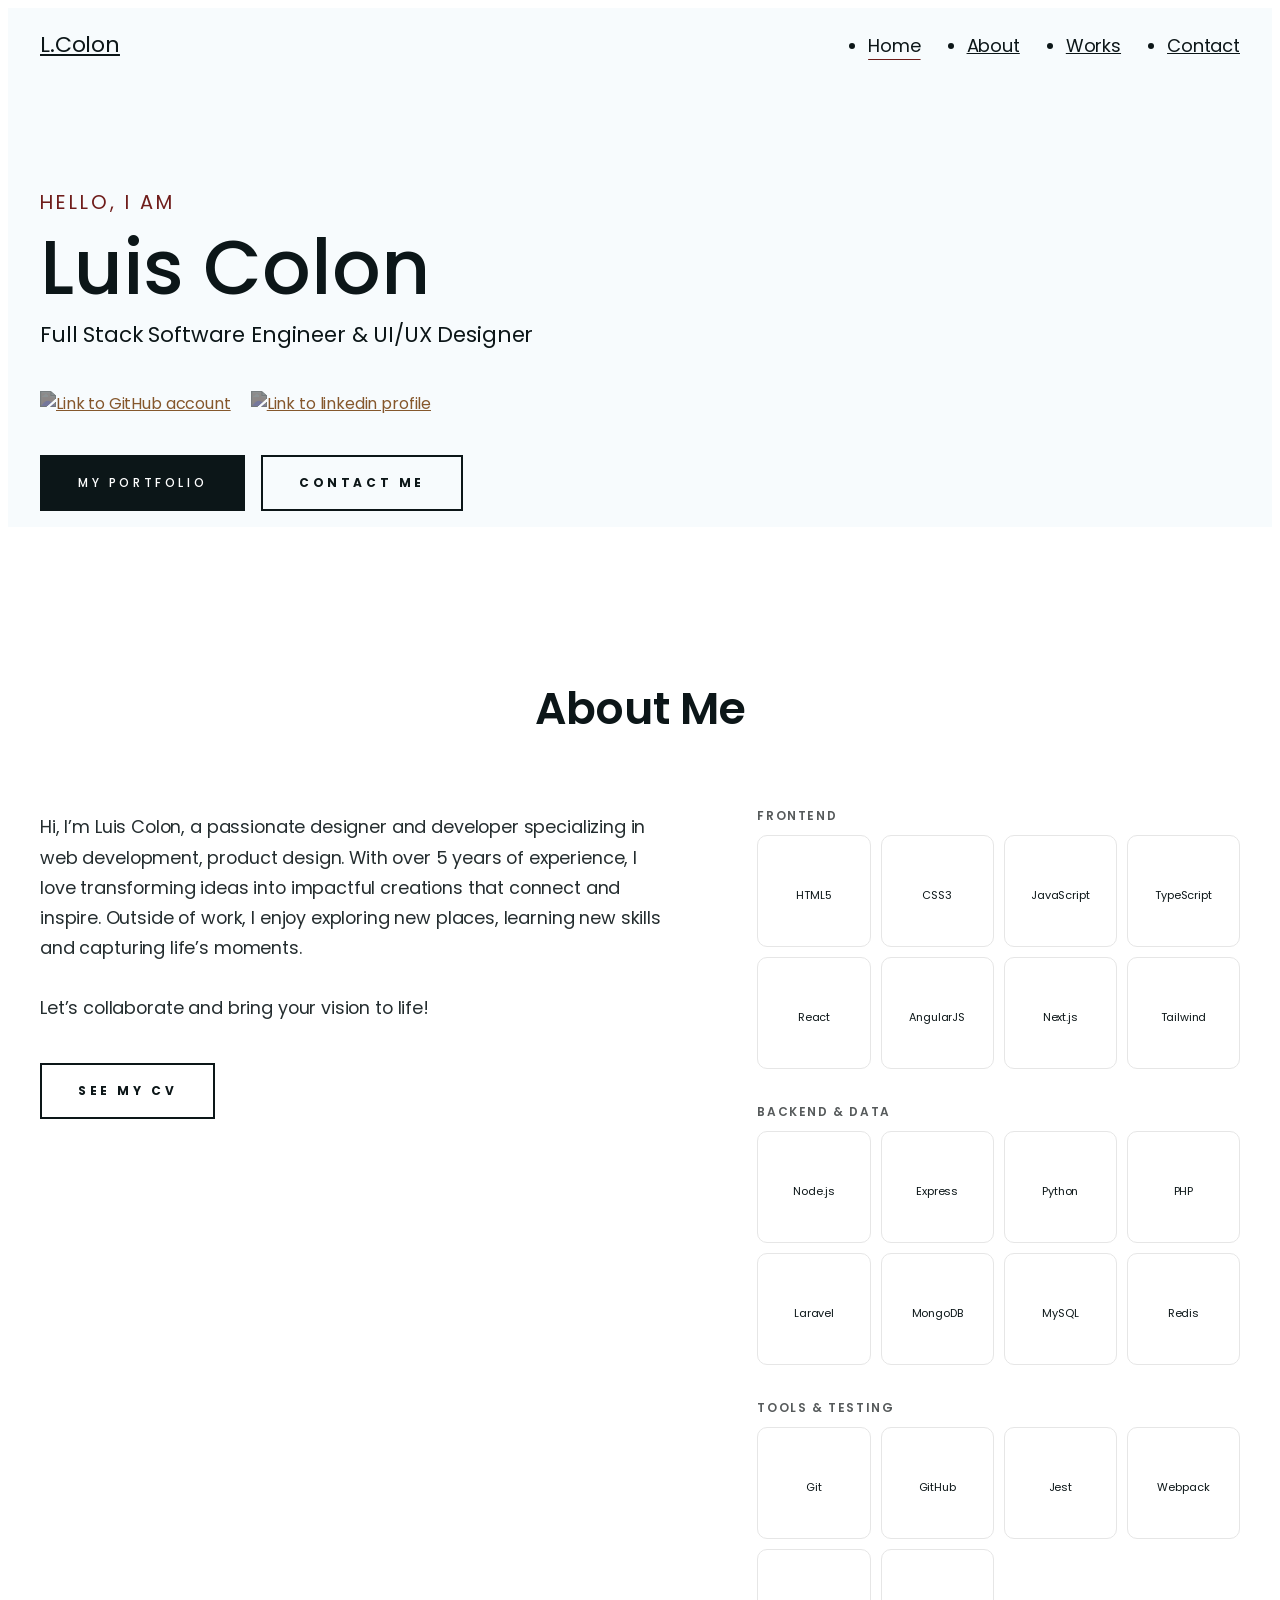
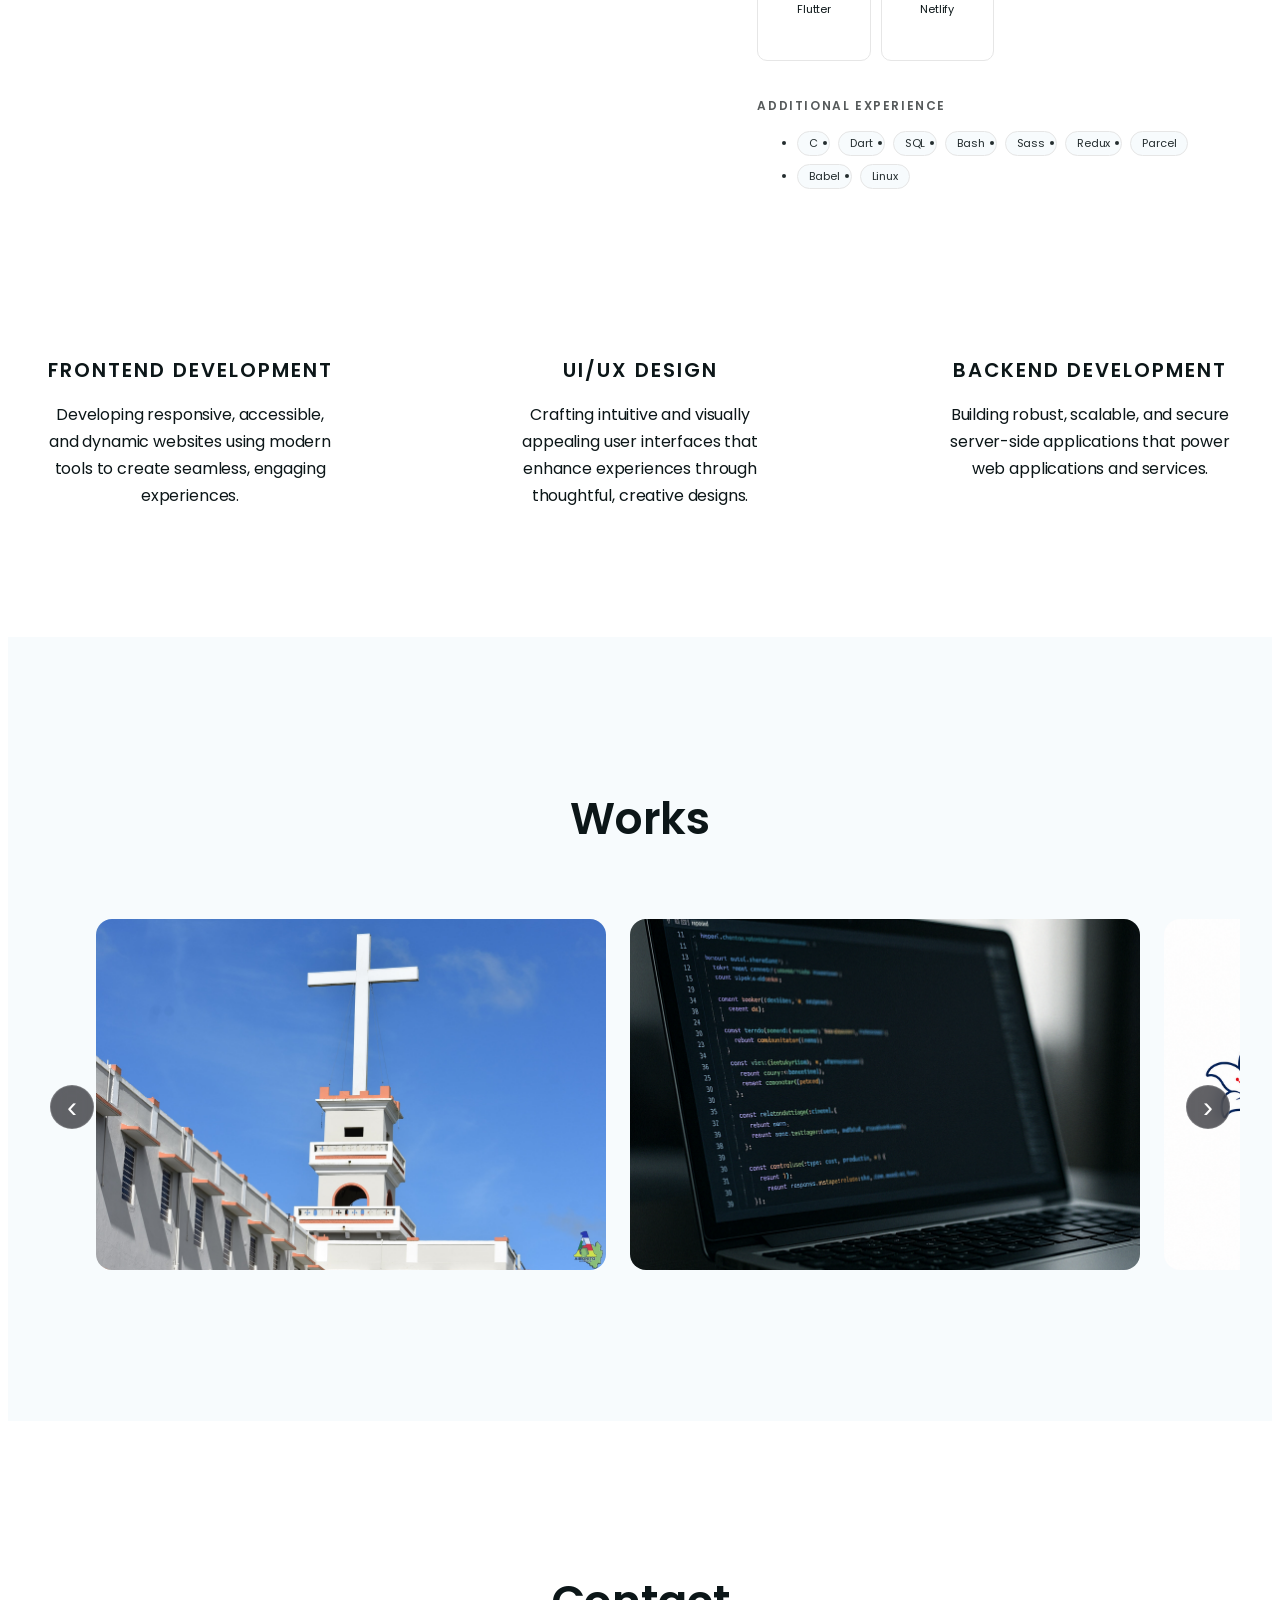
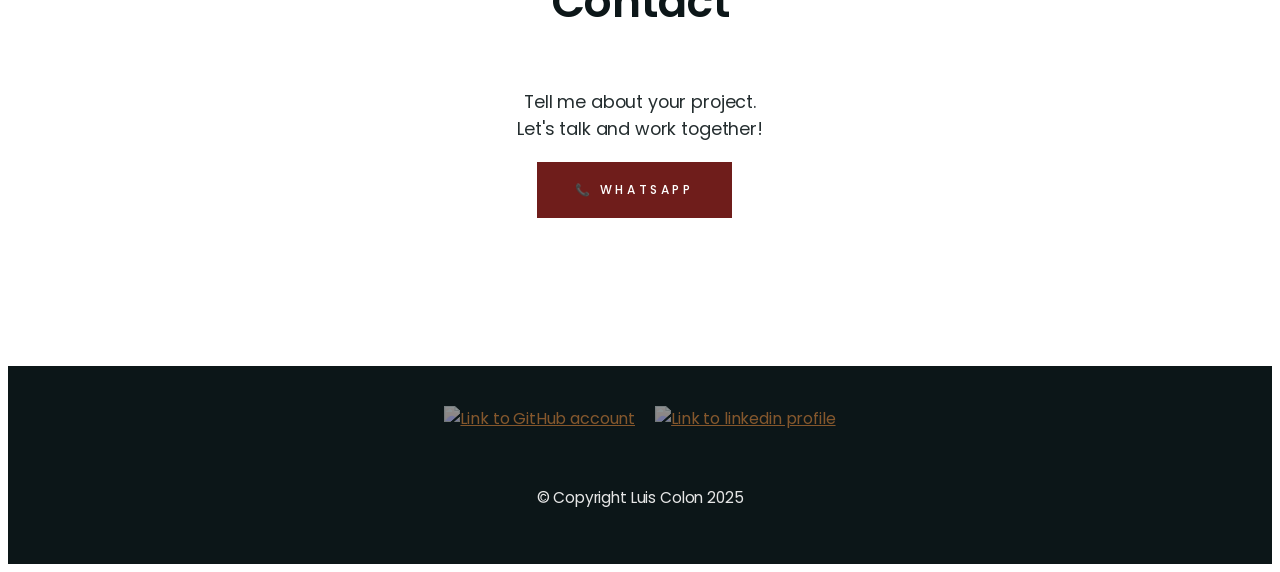
==== commit 795d4d40: "add carousel" ====
--- a/index.html
+++ b/index.html
@@ -6,24 +6,8 @@
   <meta name="viewport" content="width=device-width, initial-scale=1.0" />
   <title>Luis Colon</title>
   <link rel="shortcut icon" href="img/works/favicon.png" type="image/x-icon" />
-  <link rel="stylesheet" href="css/main.css" />
-  <link rel="stylesheet" href="css/media.css" />
-  <link rel="stylesheet" type='text/css' href="https://cdn.jsdelivr.net/gh/devicons/devicon@latest/devicon.min.css" />
-  <link rel="stylesheet" type='text/css' href="https://cdn.jsdelivr.net/gh/devicons/devicon@latest/devicon.min.css" />
-  <link rel="stylesheet" type='text/css' href="https://cdn.jsdelivr.net/gh/devicons/devicon@latest/devicon.min.css" />
-  <link rel="stylesheet" type='text/css' href="https://cdn.jsdelivr.net/gh/devicons/devicon@latest/devicon.min.css" />
-  <link rel="stylesheet" type='text/css' href="https://cdn.jsdelivr.net/gh/devicons/devicon@latest/devicon.min.css" />
-  <link rel="stylesheet" type='text/css' href="https://cdn.jsdelivr.net/gh/devicons/devicon@latest/devicon.min.css" />
-  <link rel="stylesheet" type='text/css' href="https://cdn.jsdelivr.net/gh/devicons/devicon@latest/devicon.min.css" />
-  <link rel="stylesheet" type='text/css' href="https://cdn.jsdelivr.net/gh/devicons/devicon@latest/devicon.min.css" />
-  <link rel="stylesheet" type='text/css' href="https://cdn.jsdelivr.net/gh/devicons/devicon@latest/devicon.min.css" />
-  <link rel="stylesheet" type='text/css' href="https://cdn.jsdelivr.net/gh/devicons/devicon@latest/devicon.min.css" />
-  <link rel="stylesheet" type='text/css' href="https://cdn.jsdelivr.net/gh/devicons/devicon@latest/devicon.min.css" />
-  <link rel="stylesheet" type='text/css' href="https://cdn.jsdelivr.net/gh/devicons/devicon@latest/devicon.min.css" />
-  <link rel="stylesheet" type='text/css' href="https://cdn.jsdelivr.net/gh/devicons/devicon@latest/devicon.min.css" />
-  <link rel="stylesheet" type='text/css' href="https://cdn.jsdelivr.net/gh/devicons/devicon@latest/devicon.min.css" />
-  <link rel="stylesheet" type='text/css' href="https://cdn.jsdelivr.net/gh/devicons/devicon@latest/devicon.min.css" />
-  <link rel="stylesheet" type='text/css' href="https://cdn.jsdelivr.net/gh/devicons/devicon@latest/devicon.min.css" />
+  <link rel="stylesheet" href="css/main.css?v=4" />
+  <link rel="stylesheet" href="css/media.css?v=4" />
   <link rel="stylesheet" type='text/css' href="https://cdn.jsdelivr.net/gh/devicons/devicon@latest/devicon.min.css" />
   <link rel="stylesheet" href="https://cdnjs.cloudflare.com/ajax/libs/aos/2.3.4/aos.css"
     integrity="sha512-1cK78a1o+ht2JcaW6g8OXYwqpev9+6GqOkz9xmBN9iUUhIndKtxwILGWYOSibOKjLsEdjyjZvYDq/cZwNeak0w=="
@@ -108,83 +92,102 @@
           </div>
         </div>
         <div class="about-skills">
-          <div class="skills-grid">
-            <div class="skill-icon">
-              <i class="devicon-html5-plain colored"></i>
-              <span>HTML5</span>
-            </div>
-            <div class="skill-icon">
-              <i class="devicon-css3-plain colored"></i>
-              <span>CSS3</span>
-            </div>
-            <div class="skill-icon">
-              <i class="devicon-javascript-plain colored"></i>
-              <span>JavaScript</span>
-            </div>
-            <div class="skill-icon">
-              <i class="devicon-react-original colored"></i>
-              <span>React</span>
-            </div>
-            <div class="skill-icon">
-              <i class="devicon-nodejs-plain-wordmark"></i>
-              <span>Node.js</span>
-            </div>
-            <div class="skill-icon">
-              <i class="devicon-angularjs-plain colored"></i>
-              <span>Angular</span>
-            </div>
-            <div class="skill-icon">
-              <i class="devicon-php-plain colored"></i>
-              <span>PHP</span>
-            </div>
-            <div class="skill-icon">
-              <i class="devicon-laravel-plain colored"></i>
-              <span>Laravel</span>
-            </div>
-            <div class="skill-icon">
-              <i class="devicon-tailwindcss-original colored"></i>
-              <span>Tailwind</span>
-            </div>
-            <div class="skill-icon">
-              <i class="devicon-github-original"></i>
-              <span>GitHub</span>
-            </div>
-            <div class="skill-icon">
-              <i class="devicon-vuejs-plain colored"></i>
-              <span>Vue.js</span>
-            </div>
-            <div class="skill-icon">
-              <i class="devicon-figma-plain colored"></i>
-              <span>Figma</span>
-            </div>
-            <div class="skill-icon">
-              <i class="devicon-amazonwebservices-plain-wordmark colored"></i>
-              <span>AWS</span>
-            </div>
-            <div class="skill-icon">
-              <i class="devicon-bash-plain colored"></i>
-              <span>Bash</span>
-            </div>
-            <div class="skill-icon">
-              <i class="devicon-graphql-plain colored"></i>
-              <span>GraphQL</span>
-            </div>
-            <div class="skill-icon">
-              <i class="devicon-git-plain colored"></i>
-              <span>Git</span>
-            </div>
-            <div class="skill-icon">
-              <i class="devicon-gitlab-plain colored"></i>
-              <span>GitLab</span>
-            </div>
-            <div class="skill-icon">
-              <i class="devicon-nextjs-original-wordmark"></i>
-              <span>Next.js</span>
-            </div>
-            <div class="skill-icon">
-              <i class="devicon-mongodb-plain colored"></i>
-              <span>MongoDB</span>
-            </div>
+          <div class="skill-groups">
+            <section class="skill-group" aria-labelledby="frontend-skills-title">
+              <div class="skill-group-heading">
+                <h3 id="frontend-skills-title" class="skill-group-title">Frontend</h3>
+                <div class="skill-carousel-controls" aria-label="Frontend carousel controls">
+                  <button class="skill-carousel-btn skill-carousel-prev" type="button" aria-label="Previous frontend technologies"><span aria-hidden="true">‹</span></button>
+                  <button class="skill-carousel-btn skill-carousel-next" type="button" aria-label="Next frontend technologies"><span aria-hidden="true">›</span></button>
+                </div>
+              </div>
+              <div class="skills-track" role="list" aria-label="Frontend technologies" tabindex="0">
+                <div class="skill-icon" role="listitem"><i class="devicon-html5-plain colored"
+                    aria-hidden="true"></i><span>HTML5</span></div>
+                <div class="skill-icon" role="listitem"><i class="devicon-css3-plain colored"
+                    aria-hidden="true"></i><span>CSS3</span></div>
+                <div class="skill-icon" role="listitem"><i class="devicon-javascript-plain colored"
+                    aria-hidden="true"></i><span>JavaScript</span></div>
+                <div class="skill-icon" role="listitem"><i class="devicon-typescript-plain colored"
+                    aria-hidden="true"></i><span>TypeScript</span></div>
+                <div class="skill-icon" role="listitem"><i class="devicon-react-original colored"
+                    aria-hidden="true"></i><span>React</span></div>
+                <div class="skill-icon" role="listitem"><i class="devicon-angularjs-plain colored"
+                    aria-hidden="true"></i><span>AngularJS</span></div>
+                <div class="skill-icon" role="listitem"><i class="devicon-nextjs-original"
+                    aria-hidden="true"></i><span>Next.js</span></div>
+                <div class="skill-icon" role="listitem"><i class="devicon-tailwindcss-original colored"
+                    aria-hidden="true"></i><span>Tailwind</span></div>
+              </div>
+            </section>
+
+            <section class="skill-group" aria-labelledby="backend-skills-title">
+              <div class="skill-group-heading">
+                <h3 id="backend-skills-title" class="skill-group-title">Backend &amp; Data</h3>
+                <div class="skill-carousel-controls" aria-label="Backend and data carousel controls">
+                  <button class="skill-carousel-btn skill-carousel-prev" type="button" aria-label="Previous backend and data technologies"><span aria-hidden="true">‹</span></button>
+                  <button class="skill-carousel-btn skill-carousel-next" type="button" aria-label="Next backend and data technologies"><span aria-hidden="true">›</span></button>
+                </div>
+              </div>
+              <div class="skills-track" role="list" aria-label="Backend and data technologies" tabindex="0">
+                <div class="skill-icon" role="listitem"><i class="devicon-nodejs-plain colored"
+                    aria-hidden="true"></i><span>Node.js</span></div>
+                <div class="skill-icon" role="listitem"><i class="devicon-express-original"
+                    aria-hidden="true"></i><span>Express</span></div>
+                <div class="skill-icon" role="listitem"><i class="devicon-python-plain colored"
+                    aria-hidden="true"></i><span>Python</span></div>
+                <div class="skill-icon" role="listitem"><i class="devicon-php-plain colored"
+                    aria-hidden="true"></i><span>PHP</span></div>
+                <div class="skill-icon" role="listitem"><i class="devicon-laravel-original colored"
+                    aria-hidden="true"></i><span>Laravel</span></div>
+                <div class="skill-icon" role="listitem"><i class="devicon-mongodb-plain colored"
+                    aria-hidden="true"></i><span>MongoDB</span></div>
+                <div class="skill-icon" role="listitem"><i class="devicon-mysql-original colored"
+                    aria-hidden="true"></i><span>MySQL</span></div>
+                <div class="skill-icon" role="listitem"><i class="devicon-redis-plain colored"
+                    aria-hidden="true"></i><span>Redis</span></div>
+              </div>
+            </section>
+
+            <section class="skill-group" aria-labelledby="tools-skills-title">
+              <div class="skill-group-heading">
+                <h3 id="tools-skills-title" class="skill-group-title">Tools &amp; Testing</h3>
+                <div class="skill-carousel-controls" aria-label="Tools and testing carousel controls">
+                  <button class="skill-carousel-btn skill-carousel-prev" type="button" aria-label="Previous development tools"><span aria-hidden="true">‹</span></button>
+                  <button class="skill-carousel-btn skill-carousel-next" type="button" aria-label="Next development tools"><span aria-hidden="true">›</span></button>
+                </div>
+              </div>
+              <div class="skills-track" role="list" aria-label="Development tools and testing technologies"
+                tabindex="0">
+                <div class="skill-icon" role="listitem"><i class="devicon-git-plain colored"
+                    aria-hidden="true"></i><span>Git</span></div>
+                <div class="skill-icon" role="listitem"><i class="devicon-github-original"
+                    aria-hidden="true"></i><span>GitHub</span></div>
+                <div class="skill-icon" role="listitem"><i class="devicon-jest-plain colored"
+                    aria-hidden="true"></i><span>Jest</span></div>
+                <div class="skill-icon" role="listitem"><i class="devicon-webpack-plain colored"
+                    aria-hidden="true"></i><span>Webpack</span></div>
+                <div class="skill-icon" role="listitem"><i class="devicon-flutter-plain colored"
+                    aria-hidden="true"></i><span>Flutter</span></div>
+                <div class="skill-icon" role="listitem"><i class="devicon-netlify-plain colored"
+                    aria-hidden="true"></i><span>Netlify</span></div>
+              </div>
+            </section>
+
+            <section class="skill-group skill-group-additional" aria-labelledby="additional-skills-title">
+              <h3 id="additional-skills-title" class="skill-group-title">Additional Experience</h3>
+              <ul class="skill-chips" aria-label="Additional technologies">
+                <li>C</li>
+                <li>Dart</li>
+                <li>SQL</li>
+                <li>Bash</li>
+                <li>Sass</li>
+                <li>Redux</li>
+                <li>Parcel</li>
+                <li>Babel</li>
+                <li>Linux</li>
+              </ul>
+            </section>
           </div>
         </div>
 
@@ -232,42 +235,42 @@
         </button>
         <div class="carousel-viewport" data-carousel-viewport>
           <div class="projects-row carousel-track" data-carousel-track>
-        <div class="project-box" data-aos="fade-zoom-in" data-aos-easing="ease-in-out" data-aos-delay="900"
-          data-aos-duration="1000">
-          <a href="https://casamanresaaibonito.com/">
-            <img class="project-img" src="img/works/04.jpg" alt="" />
-            <div class="project-mask">
-              <div class="project-caption">
-                <h5 class="white">Casa Manresa</h5>
-                <p class="white">UI/UX Design, Web Development</p>
-              </div>
+            <div class="project-box" data-aos="fade-zoom-in" data-aos-easing="ease-in-out" data-aos-delay="900"
+              data-aos-duration="1000">
+              <a href="https://casamanresaaibonito.com/">
+                <img class="project-img" src="img/works/04.jpg" alt="" />
+                <div class="project-mask">
+                  <div class="project-caption">
+                    <h5 class="white">Casa Manresa</h5>
+                    <p class="white">UI/UX Design, Web Development</p>
+                  </div>
+                </div>
+              </a>
             </div>
-          </a>
-        </div>
-        <div class="project-box" data-aos="fade-zoom-in" data-aos-easing="ease-in-out" data-aos-delay="1200"
-          data-aos-duration="1000">
-          <a href="https://cheatdoc.netlify.app/">
-            <img class="project-img" src="img/works/06.png" alt="" />
-            <div class="project-mask">
-              <div class="project-caption">
-                <h5 class="white">CheatDoc</h5>
-                <p class="white">UI/UX Design, Web Development</p>
-              </div>
+            <div class="project-box" data-aos="fade-zoom-in" data-aos-easing="ease-in-out" data-aos-delay="1200"
+              data-aos-duration="1000">
+              <a href="https://cheatdoc.netlify.app/">
+                <img class="project-img" src="img/works/06.png" alt="" />
+                <div class="project-mask">
+                  <div class="project-caption">
+                    <h5 class="white">CheatDoc</h5>
+                    <p class="white">UI/UX Design, Web Development</p>
+                  </div>
+                </div>
+              </a>
             </div>
-          </a>
-        </div>
-        <div class="project-box" data-aos="fade-zoom-in" data-aos-easing="ease-in-out" data-aos-delay="1500"
-          data-aos-duration="1000">
-          <a href="#!">
-            <img class="project-img" src="img/works/chivito.png" alt="Chivito app logo" />
-            <div class="project-mask">
-              <div class="project-caption">
-                <h5 class="white">Chivito</h5>
-                <p class="white">UI/UX Design, Web Development</p>
-              </div>
+            <div class="project-box" data-aos="fade-zoom-in" data-aos-easing="ease-in-out" data-aos-delay="1500"
+              data-aos-duration="1000">
+              <a href="#!">
+                <img class="project-img" src="img/works/chivito.png" alt="Chivito app logo" />
+                <div class="project-mask">
+                  <div class="project-caption">
+                    <h5 class="white">Chivito</h5>
+                    <p class="white">UI/UX Design, Web Development</p>
+                  </div>
+                </div>
+              </a>
             </div>
-          </a>
-        </div>
           </div>
         </div>
         <button class="carousel-btn carousel-btn-next" type="button" aria-label="Next work">
@@ -330,7 +333,7 @@
   <script src="https://cdnjs.cloudflare.com/ajax/libs/aos/2.3.4/aos.js"
     integrity="sha512-A7AYk1fGKX6S2SsHywmPkrnzTZHrgiVT7GcQkLGDe2ev0aWb8zejytzS8wjo7PGEXKqJOrjQ4oORtnimIRZBtw=="
     crossorigin="anonymous" referrerpolicy="no-referrer"></script>
-  <script type="module" src="js/main.js"></script>
+  <script type="module" src="js/main.js?v=3"></script>
 </body>
 
 </html>
--- a/css/main.css
+++ b/css/main.css
@@ -869,32 +869,93 @@
 }
 
 .about-skills {
-  display: flex;
-  justify-content: center;
-}
-
-.skills-grid {
+  min-width: 0;
+}
+
+.skill-groups {
+  display: flex;
+  flex-direction: column;
+  gap: 22px;
+  width: 100%;
+}
+
+.skill-group-title {
+  margin-bottom: 10px;
+  color: var(--gray-text-color);
+  font-size: 12px;
+  font-weight: 600;
+  letter-spacing: 1.6px;
+  text-transform: uppercase;
+}
+
+.skill-group-heading {
+  display: flex;
+  align-items: center;
+  justify-content: space-between;
+}
+
+.skill-carousel-controls {
+  display: none;
+}
+
+.skills-track {
   display: grid;
-  grid-template-columns: repeat(auto-fit, minmax(70px, 1fr));
-  gap: 24px 16px;
-  justify-items: center;
-  width: 100%;
-  max-width: none;
-  padding: 0 1rem;
+  grid-template-columns: repeat(4, minmax(72px, 1fr));
+  gap: 10px;
+}
+
+.skills-track:focus-visible {
+  border-radius: 10px;
+  outline: 2px solid var(--secondary-accent);
+  outline-offset: 4px;
 }
 
 .skill-icon {
   display: flex;
   flex-direction: column;
   align-items: center;
+  justify-content: center;
+  min-height: 88px;
+  padding: 12px 6px 10px;
+  border: 1px solid var(--gray-color-3);
+  border-radius: 10px;
+  background: var(--white-color);
   text-align: center;
-  font-size: 42px;
-  width: 70px;
-
+  transition: border-color 0.25s ease, box-shadow 0.25s ease, transform 0.25s ease;
+}
+
+.skill-icon:hover {
+  border-color: var(--gray-color-2);
+  box-shadow: 0 8px 22px rgba(12, 22, 24, 0.08);
+  transform: translateY(-2px);
+}
+
+.skill-icon i {
+  font-size: 34px;
 }
 
 .skill-icon span {
   font-size: 11px;
-    margin-top: 8px;
+  margin-top: 8px;
   color: var(--main-text-color);
 }
+
+.skill-group-additional {
+  padding-top: 2px;
+}
+
+.skill-chips {
+  display: flex;
+  flex-wrap: wrap;
+  gap: 8px;
+}
+
+.skill-chips li {
+  padding: 6px 11px;
+  border: 1px solid var(--gray-color-3);
+  border-radius: 999px;
+  background-color: var(--primary-bg-color);
+  color: var(--supportive-text-color);
+  font-size: 11px;
+  line-height: 1;
+}
--- a/css/media.css
+++ b/css/media.css
@@ -0,0 +1,241 @@
+@media (max-width: 1320px) {
+  .container-lg {
+    max-width: 1200px;
+  }
+
+  .hero-content {
+    padding: 0;
+  }
+
+  .header-nav {
+    padding: 0;
+  }
+}
+
+@media (max-width: 1200px) {
+  .title {
+    font-size: 40px;
+  }
+
+  .about-content {
+    padding-right: 0;
+  }
+
+  .services-row {
+    justify-content: center;
+  }
+
+  .project-box {
+    max-width: 454px;
+  }
+
+  .about,
+  .projects,
+  .contact {
+    padding: 80px 0;
+  }
+}
+
+@media (max-width: 977px) {
+  .title {
+    font-size: 36px;
+  }
+
+  .hero-row {
+    flex-direction: column;
+    row-gap: 40px;
+  }
+  .hero-content {
+    text-align: center;
+  }
+
+  .hero-img {
+    justify-content: center;
+  }
+
+  .about-social-list {
+    display: block;
+  }
+
+  .about-row {
+    grid-template-columns: 1fr;
+  }
+
+  .about-row {
+    row-gap: 50px;
+    margin-bottom: 50px;
+  }
+
+  .nav-list {
+    display: none;
+  }
+
+  .nav-btn {
+    display: block;
+  }
+
+  .nav.open .nav-list {
+    position: fixed;
+    inset: 0;
+    background-color: #fff;
+    z-index: 1;
+    padding: 46px 30px;
+    display: flex;
+    justify-content: center;
+    flex-direction: column;
+    text-align: center;
+    row-gap: 24px;
+    font-size: 48px;
+    font-weight: 500;
+  }
+
+  .nav-link {
+    color: #565a5b;
+  }
+
+  .nav-link.active {
+    color: #0c1618;
+  }
+
+  .nav-btn {
+    position: absolute;
+    z-index: 9;
+    top: 36px;
+    right: 30px;
+  }
+
+  .nav.open .nav-btn {
+    position: fixed;
+  }
+
+  .header-nav {
+    margin-bottom: 0;
+  }
+
+  .hero {
+    padding-top: 160px;
+  }
+
+  .social-links-row {
+    column-gap: 17px;
+    margin: 30px 0 30px;
+  }
+
+  .btn {
+    font-size: 11px;
+    padding: 0 20px;
+  }
+  .skill {
+    max-width: 460px;
+    margin-inline: auto;
+  }
+  .services-row {
+    grid-template-columns: repeat(auto-fill, minmax(260px, 1fr));
+    row-gap: 50px;
+  }
+
+  .service-card-img {
+    height: 40px;
+  }
+
+  .project-box {
+    max-width: 327px;
+  }
+
+  .about,
+  .projects,
+  .contact {
+    padding: 5rem 0;
+  }
+
+  .title {
+    margin-bottom: 30px;
+  }
+}
+
+@media (max-width: 720px) {
+  .about-skills {
+    margin-inline: -32px;
+  }
+
+  .skill-group-title {
+    padding-inline: 32px;
+  }
+
+  .skill-group-heading {
+    padding-inline: 32px;
+  }
+
+  .skill-group-heading .skill-group-title {
+    padding-inline: 0;
+  }
+
+  .skill-carousel-controls {
+    display: flex;
+    gap: 7px;
+    margin-bottom: 10px;
+  }
+
+  .skill-carousel-btn {
+    display: grid;
+    width: 30px;
+    height: 30px;
+    place-items: center;
+    border: 1px solid var(--gray-color-3);
+    border-radius: 50%;
+    background: var(--white-color);
+    color: var(--main-text-color);
+    font-size: 21px;
+    line-height: 1;
+  }
+
+  .skill-carousel-btn:focus-visible {
+    outline: 2px solid var(--secondary-accent);
+    outline-offset: 2px;
+  }
+
+  .skill-carousel-btn:disabled {
+    cursor: default;
+    opacity: 0.3;
+  }
+
+  .skills-track {
+    display: flex;
+    gap: 12px;
+    overflow-x: auto;
+    padding: 4px 32px 14px;
+    scroll-padding-inline: 32px;
+    scroll-snap-type: x mandatory;
+    scrollbar-width: thin;
+    overscroll-behavior-inline: contain;
+  }
+
+  .skill-icon {
+    flex: 0 0 92px;
+    scroll-snap-align: start;
+  }
+
+  .skill-group-additional {
+    padding-inline: 32px;
+  }
+
+  .skill-group-additional .skill-group-title {
+    padding-inline: 0;
+  }
+
+  .project-box {
+    max-width: 100%;
+  }
+}
+
+@media (prefers-reduced-motion: reduce) {
+  .skill-icon {
+    transition: none;
+  }
+}
+
+@media (max-width: 406px) {
+  .hero-img {
+    flex: 1 1 100%;
+  }
+}
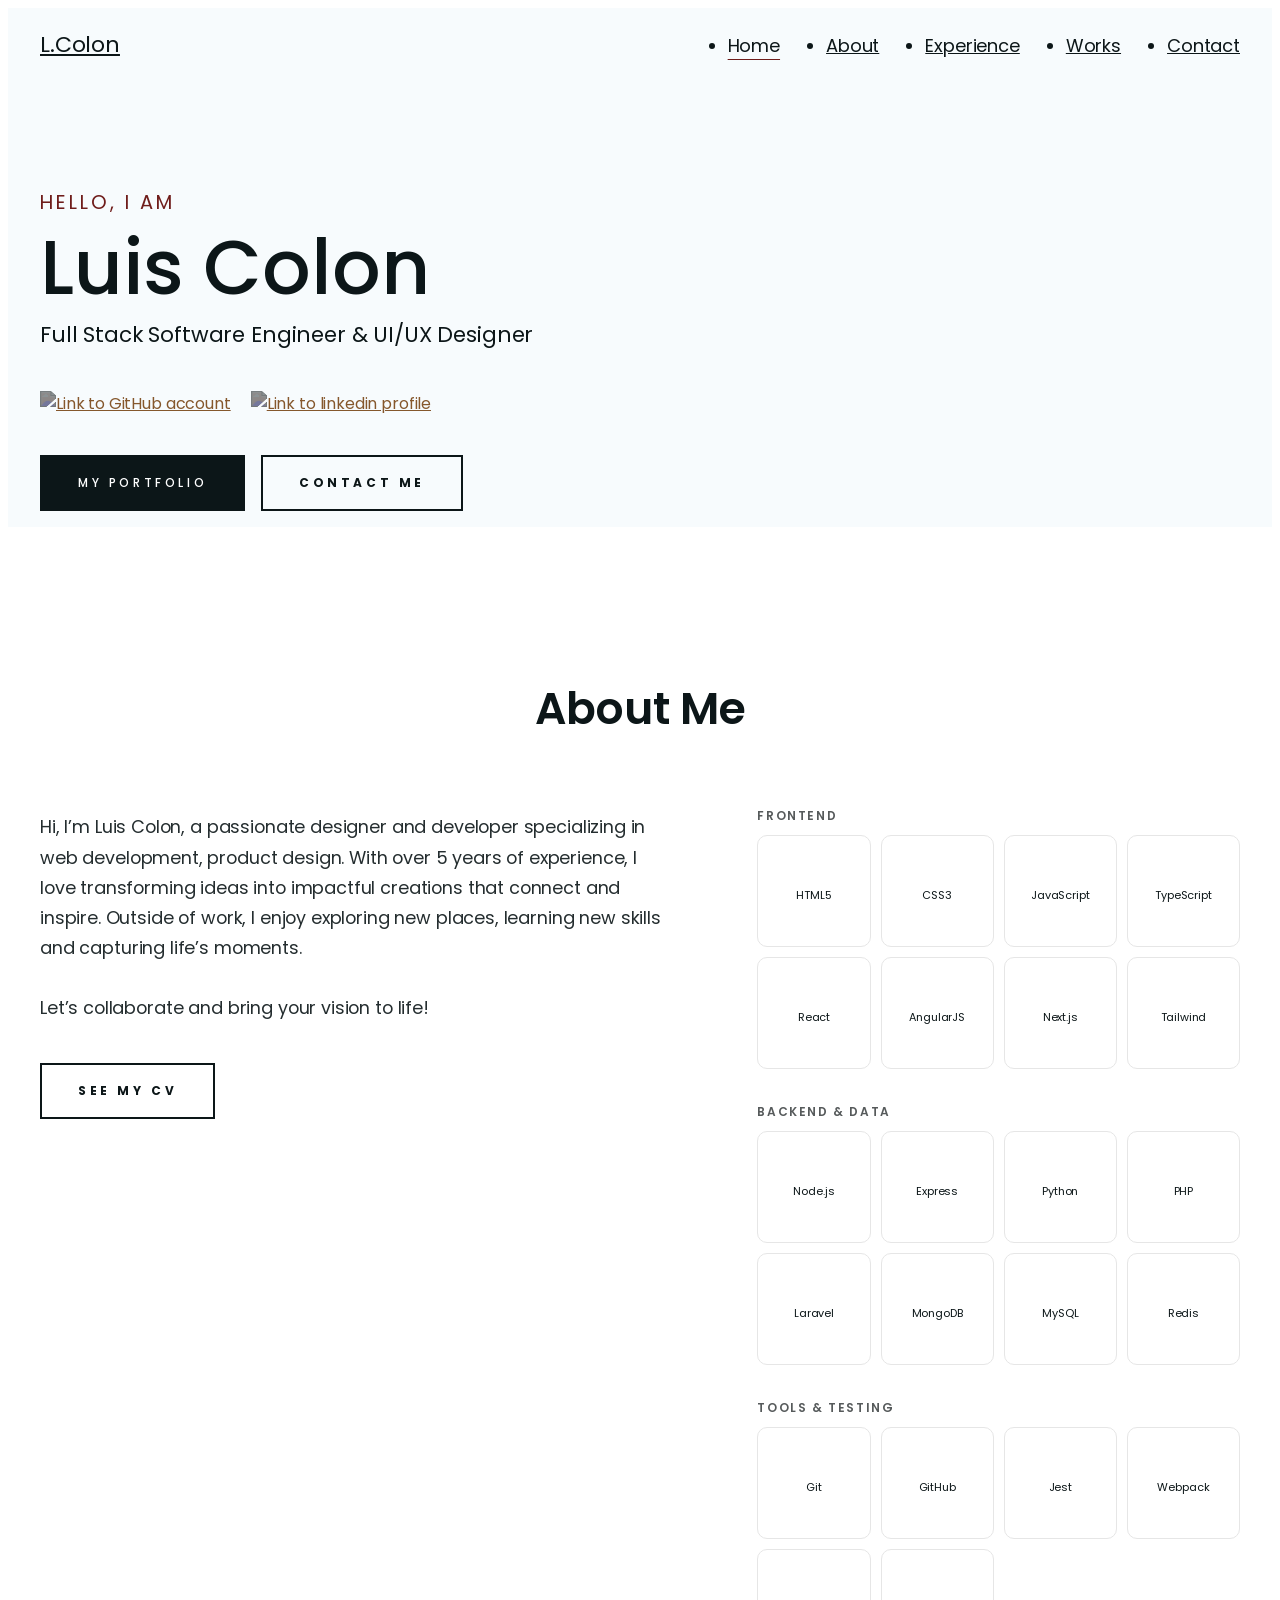
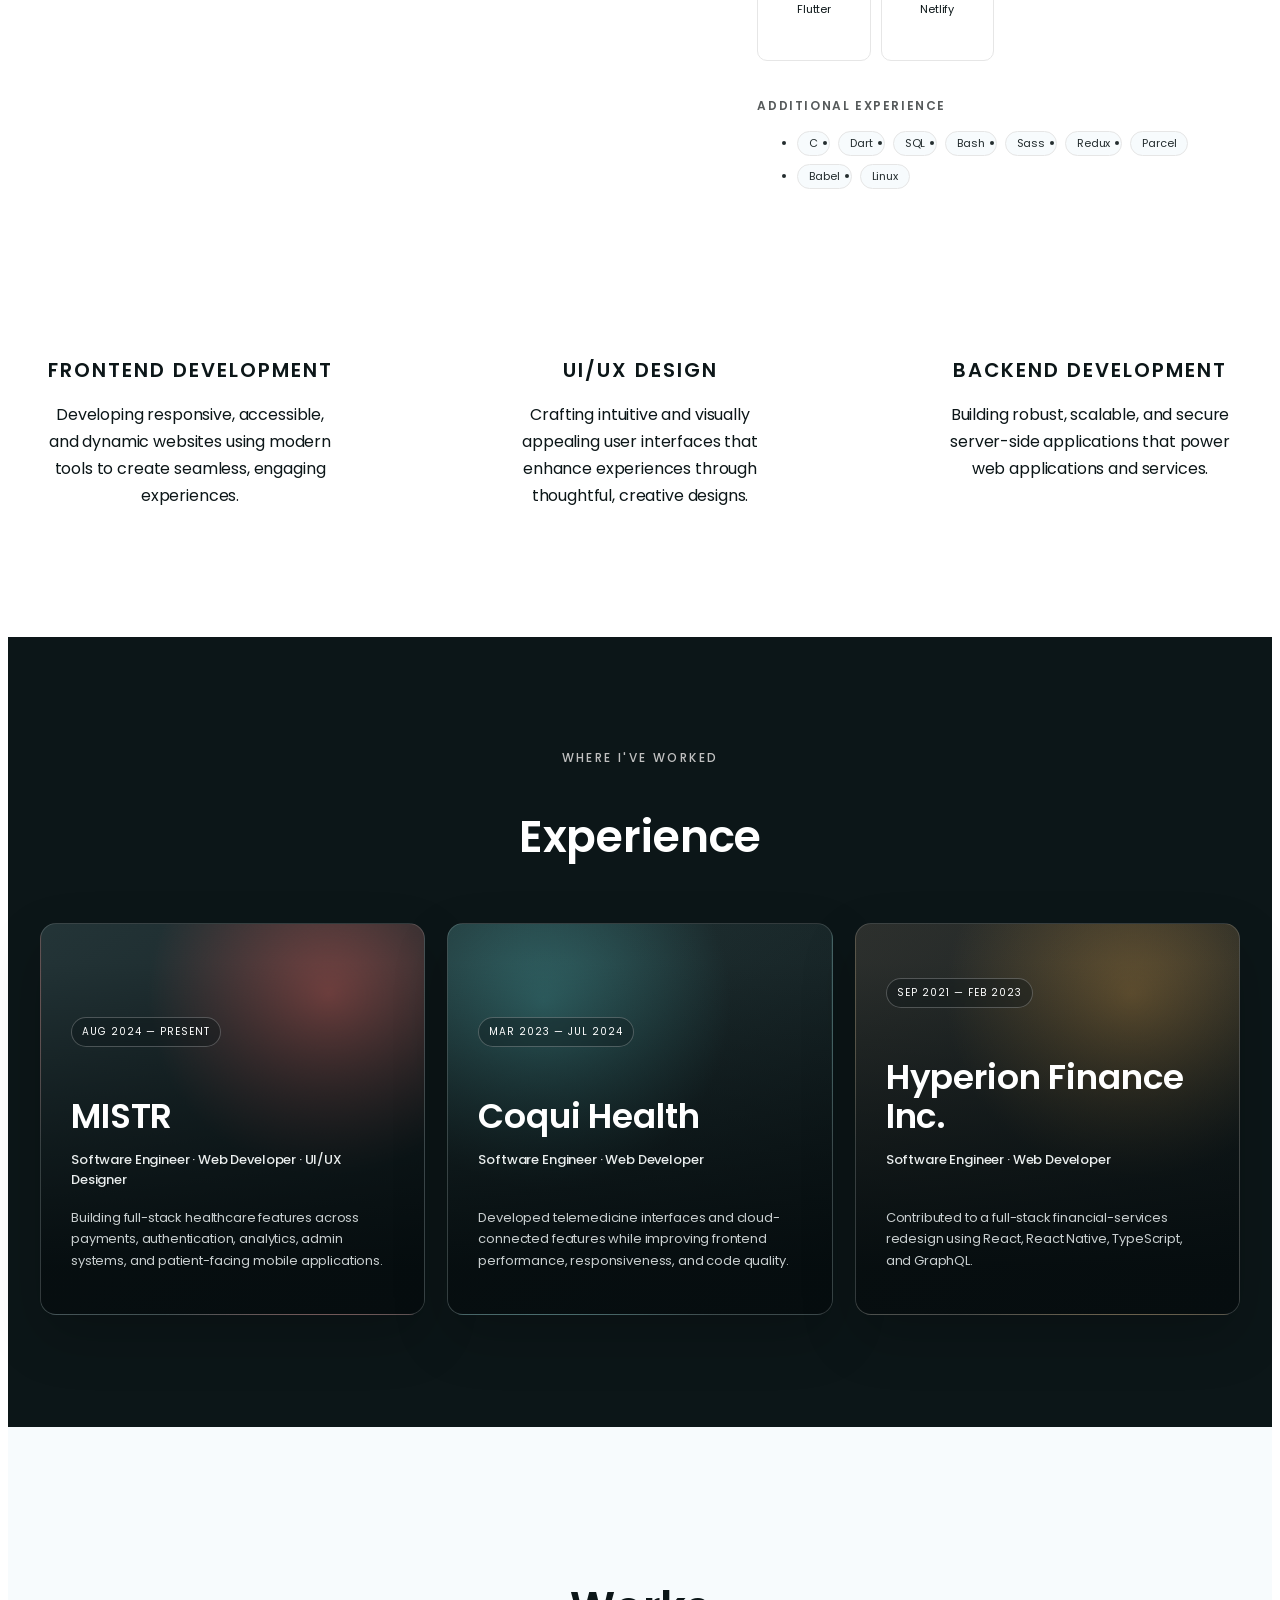
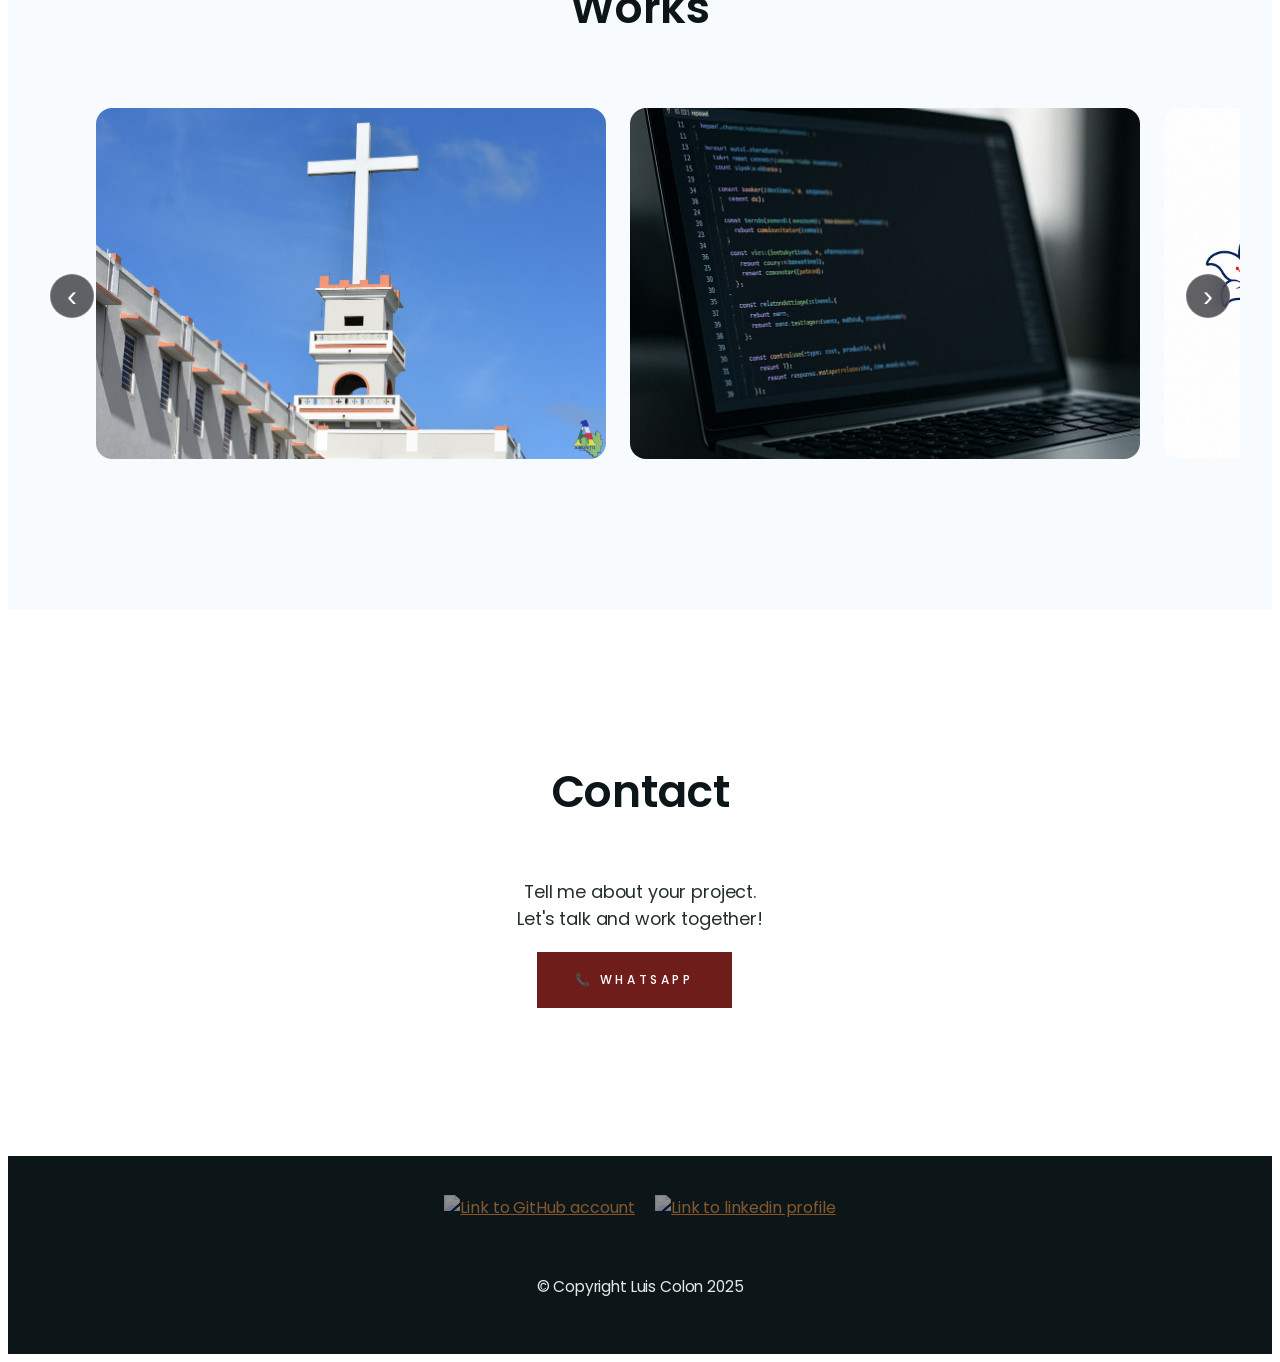
==== commit 6fb66ba0: "added experience section" ====
--- a/index.html
+++ b/index.html
@@ -6,8 +6,8 @@
   <meta name="viewport" content="width=device-width, initial-scale=1.0" />
   <title>Luis Colon</title>
   <link rel="shortcut icon" href="img/works/favicon.png" type="image/x-icon" />
-  <link rel="stylesheet" href="css/main.css?v=4" />
-  <link rel="stylesheet" href="css/media.css?v=4" />
+  <link rel="stylesheet" href="css/main.css?v=5" />
+  <link rel="stylesheet" href="css/media.css?v=5" />
   <link rel="stylesheet" type='text/css' href="https://cdn.jsdelivr.net/gh/devicons/devicon@latest/devicon.min.css" />
   <link rel="stylesheet" href="https://cdnjs.cloudflare.com/ajax/libs/aos/2.3.4/aos.css"
     integrity="sha512-1cK78a1o+ht2JcaW6g8OXYwqpev9+6GqOkz9xmBN9iUUhIndKtxwILGWYOSibOKjLsEdjyjZvYDq/cZwNeak0w=="
@@ -26,6 +26,9 @@
             </li>
             <li class="nav-item">
               <a href="#about" class="nav-link">About</a>
+            </li>
+            <li class="nav-item">
+              <a href="#experience" class="nav-link">Experience</a>
             </li>
             <li class="nav-item">
               <a href="#projects" class="nav-link">Works</a>
@@ -223,6 +226,51 @@
     </div>
   </section>
 
+  <section id="experience" class="experience">
+    <div class="container container-lg">
+      <div class="experience-title">
+        <span class="section-eyebrow">Where I've worked</span>
+        <h2 class="title">Experience</h2>
+      </div>
+
+      <div class="experience-grid" role="list">
+        <article class="experience-card experience-card-mistr" role="listitem" data-aos="fade-up"
+          data-aos-duration="900">
+          <div class="experience-card-content">
+            <span class="experience-dates">Aug 2024 — Present</span>
+            <h3>MISTR</h3>
+            <p class="experience-role">Software Engineer · Web Developer · UI/UX Designer</p>
+            <p class="experience-summary">Building full-stack healthcare features across payments, authentication,
+              analytics, admin systems, and patient-facing mobile applications.</p>
+          </div>
+        </article>
+
+        <article class="experience-card experience-card-coqui" role="listitem" data-aos="fade-up"
+          data-aos-duration="900" data-aos-delay="150">
+          <div class="experience-card-content">
+            <span class="experience-dates">Mar 2023 — Jul 2024</span>
+            <h3>Coqui Health</h3>
+            <p class="experience-role">Software Engineer · Web Developer</p>
+            <p class="experience-summary">Developed telemedicine interfaces and cloud-connected features while
+              improving frontend performance, responsiveness, and code quality.</p>
+          </div>
+        </article>
+
+        <article class="experience-card experience-card-hyperion" role="listitem" data-aos="fade-up"
+          data-aos-duration="900" data-aos-delay="300">
+          <div class="experience-card-content">
+            <span class="experience-dates">Sep 2021 — Feb 2023</span>
+            <h3>Hyperion Finance Inc.</h3>
+            <p class="experience-role">Software Engineer · Web Developer</p>
+            <p class="experience-summary">Contributed to a full-stack financial-services redesign using React,
+              React Native, TypeScript, and GraphQL.</p>
+          </div>
+        </article>
+      </div>
+
+    </div>
+  </section>
+
   <section id="projects" class="projects">
     <div class="container container-lg">
       <div class="projects-title">
--- a/css/main.css
+++ b/css/main.css
@@ -448,6 +448,122 @@
   text-align: center;
 }
 
+/* Experience */
+.experience {
+  padding: 7rem 0;
+  background-color: var(--primary-accent);
+  color: var(--white-color);
+}
+
+.experience-title {
+  text-align: center;
+}
+
+.experience-title .title {
+  color: var(--white-color);
+}
+
+.section-eyebrow {
+  display: block;
+  margin-bottom: 8px;
+  color: var(--gray-color-2);
+  font-size: 12px;
+  font-weight: 500;
+  letter-spacing: 2.4px;
+  text-transform: uppercase;
+}
+
+.experience-grid {
+  display: grid;
+  grid-template-columns: repeat(3, minmax(0, 1fr));
+  gap: 22px;
+}
+
+.experience-card {
+  position: relative;
+  display: flex;
+  min-height: 390px;
+  overflow: hidden;
+  align-items: flex-end;
+  border: 1px solid rgba(255, 255, 255, 0.14);
+  border-radius: 16px;
+  isolation: isolate;
+  background-color: #172326;
+  background-position: center;
+  background-size: cover;
+  box-shadow: 0 22px 55px rgba(0, 0, 0, 0.2);
+  transition: border-color 0.3s ease, transform 0.3s ease;
+}
+
+.experience-card::before {
+  position: absolute;
+  z-index: -1;
+  inset: 0;
+  background: linear-gradient(180deg, rgba(5, 12, 14, 0.08) 10%, rgba(5, 12, 14, 0.92) 88%);
+  content: "";
+}
+
+.experience-card:hover {
+  border-color: rgba(255, 255, 255, 0.35);
+  transform: translateY(-4px);
+}
+
+.experience-card-mistr {
+  background-image: radial-gradient(circle at 75% 18%, rgba(138, 74, 72, 0.9), transparent 42%),
+    linear-gradient(145deg, #26383b, #10191b);
+}
+
+.experience-card-coqui {
+  background-image: radial-gradient(circle at 25% 20%, rgba(54, 112, 114, 0.9), transparent 44%),
+    linear-gradient(145deg, #233638, #10191b);
+}
+
+.experience-card-hyperion {
+  background-image: radial-gradient(circle at 72% 18%, rgba(115, 92, 53, 0.9), transparent 44%),
+    linear-gradient(145deg, #303330, #10191b);
+}
+
+.experience-card-content {
+  width: 100%;
+  padding: 30px;
+}
+
+.experience-dates {
+  display: inline-flex;
+  padding: 6px 10px;
+  border: 1px solid rgba(255, 255, 255, 0.24);
+  border-radius: 999px;
+  margin-bottom: 16px;
+  background: rgba(12, 22, 24, 0.35);
+  backdrop-filter: blur(8px);
+  font-size: 10px;
+  letter-spacing: 1px;
+  text-transform: uppercase;
+}
+
+.experience-card h3 {
+  margin-bottom: 7px;
+  color: var(--white-color);
+  font-size: clamp(1.5rem, 1.286rem + 1.07vw, 2.25rem);
+  font-weight: 600;
+  line-height: 1.15;
+}
+
+.experience-role {
+  min-height: 42px;
+  color: #e9eded;
+  font-size: 13px;
+  font-weight: 500;
+  line-height: 1.55;
+}
+
+.experience-summary {
+  margin-top: 15px;
+  color: #c8cecf;
+  font-size: 13px;
+  line-height: 1.65;
+}
+
 /* Works */
 .projects {
   padding: 7rem 0;
--- a/css/media.css
+++ b/css/media.css
@@ -30,6 +30,7 @@
   }
 
   .about,
+  .experience,
   .projects,
   .contact {
     padding: 80px 0;
@@ -143,6 +144,7 @@
   }
 
   .about,
+  .experience,
   .projects,
   .contact {
     padding: 5rem 0;
@@ -154,6 +156,18 @@
 }
 
 @media (max-width: 720px) {
+  .experience-grid {
+    grid-template-columns: 1fr;
+  }
+
+  .experience-card {
+    min-height: 360px;
+  }
+
+  .experience-card-content {
+    padding: 24px;
+  }
+
   .about-skills {
     margin-inline: -32px;
   }
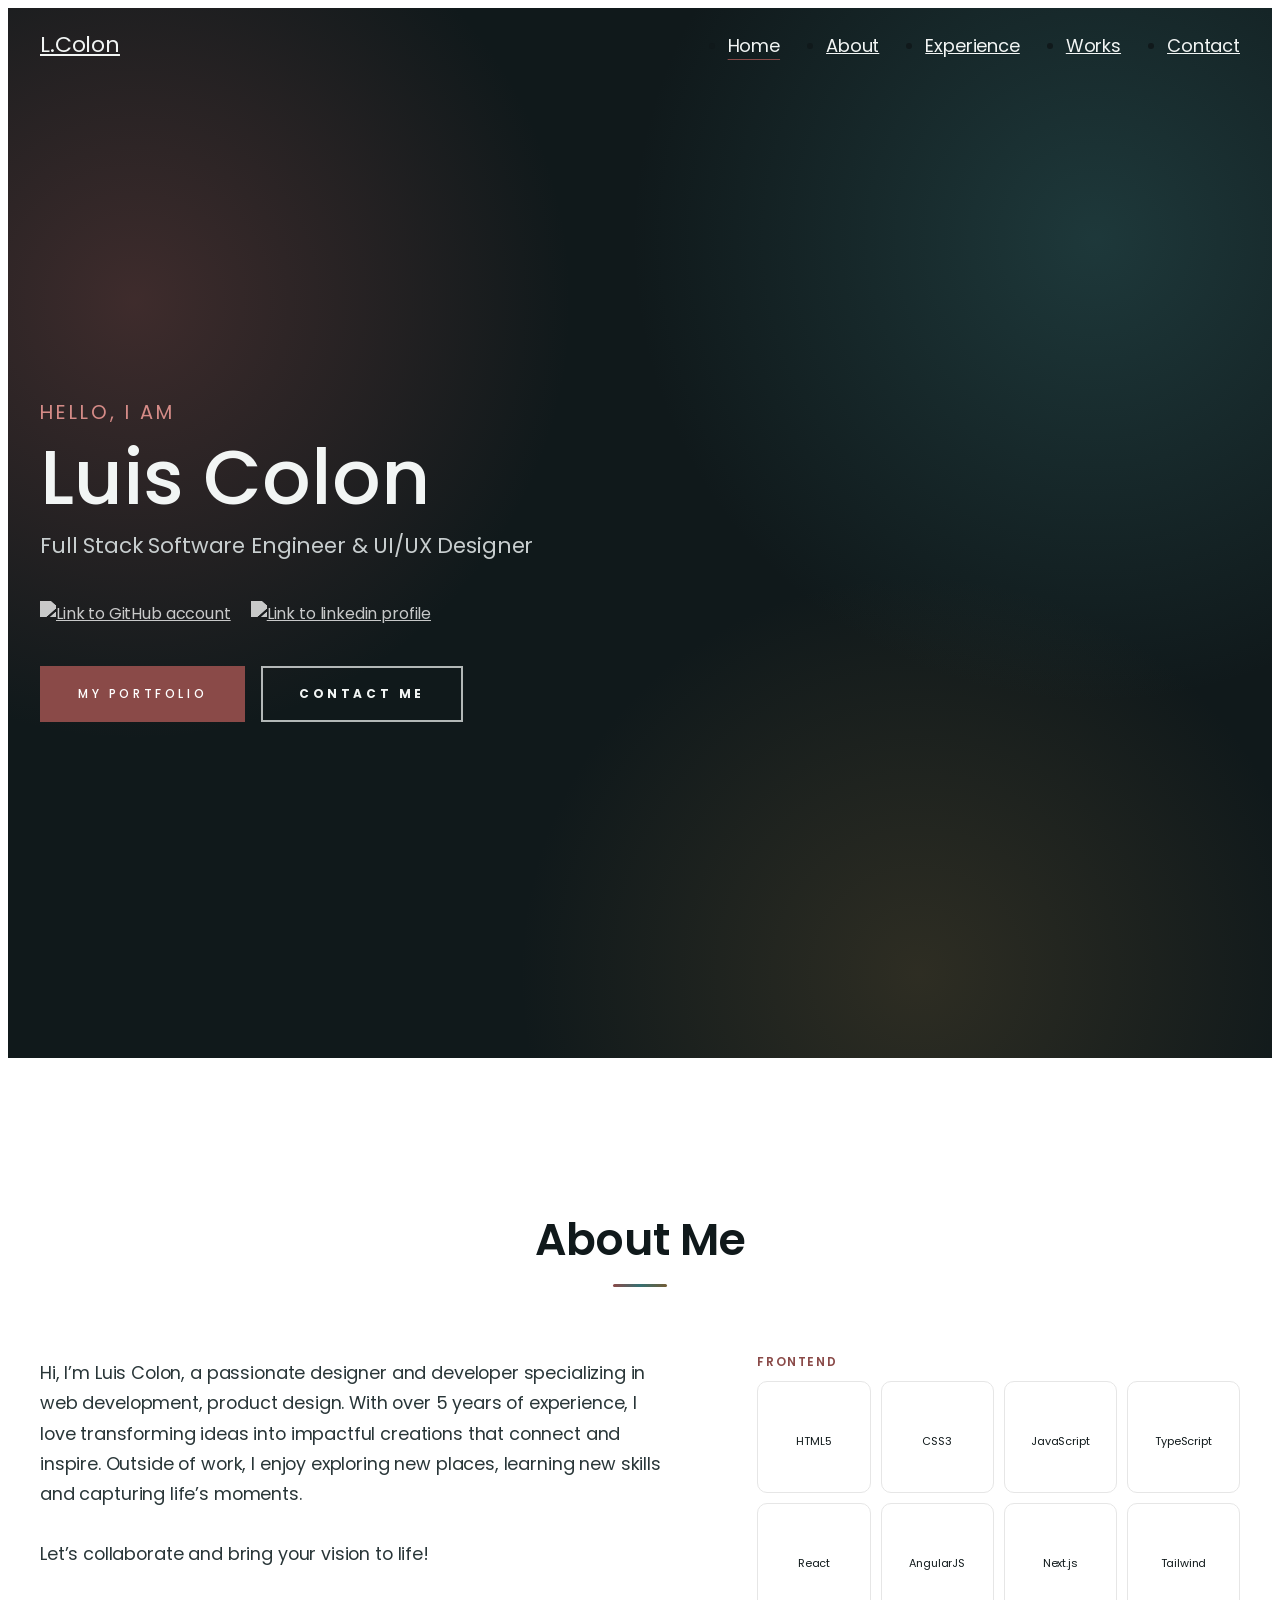
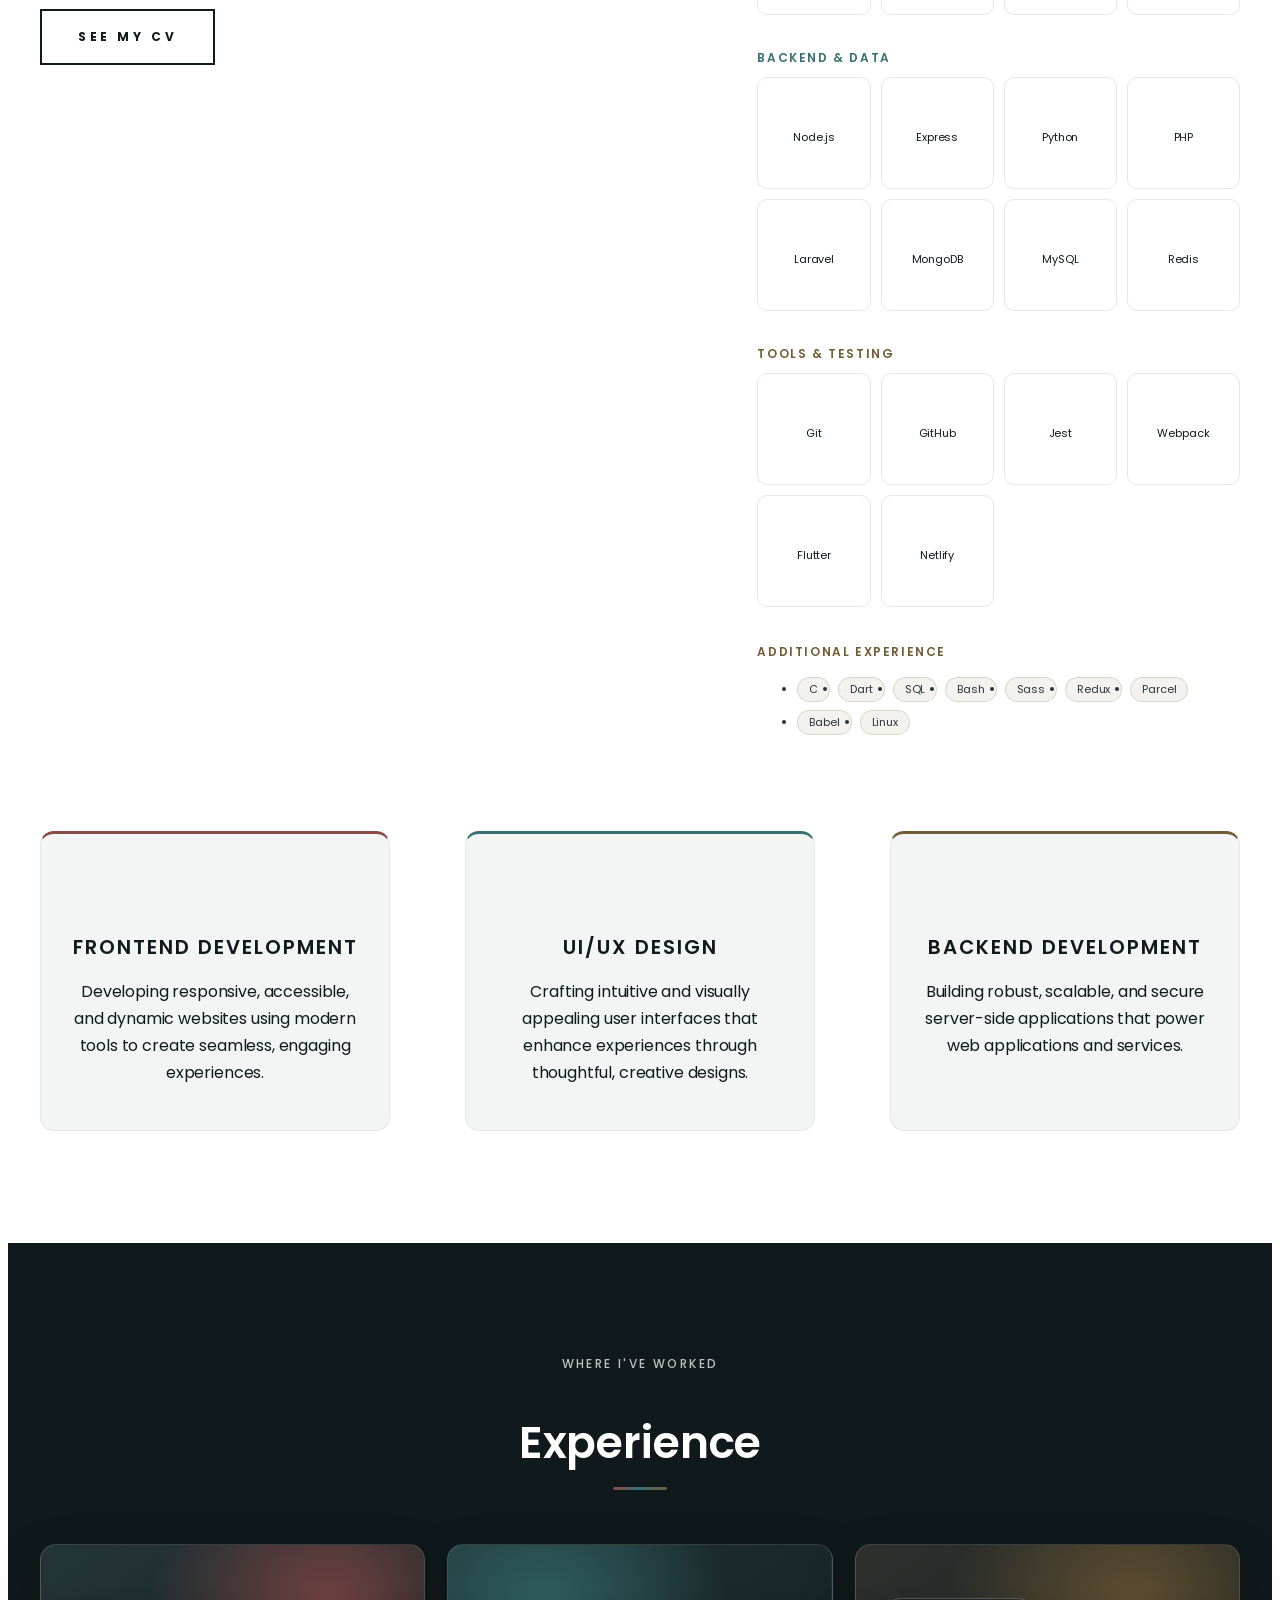
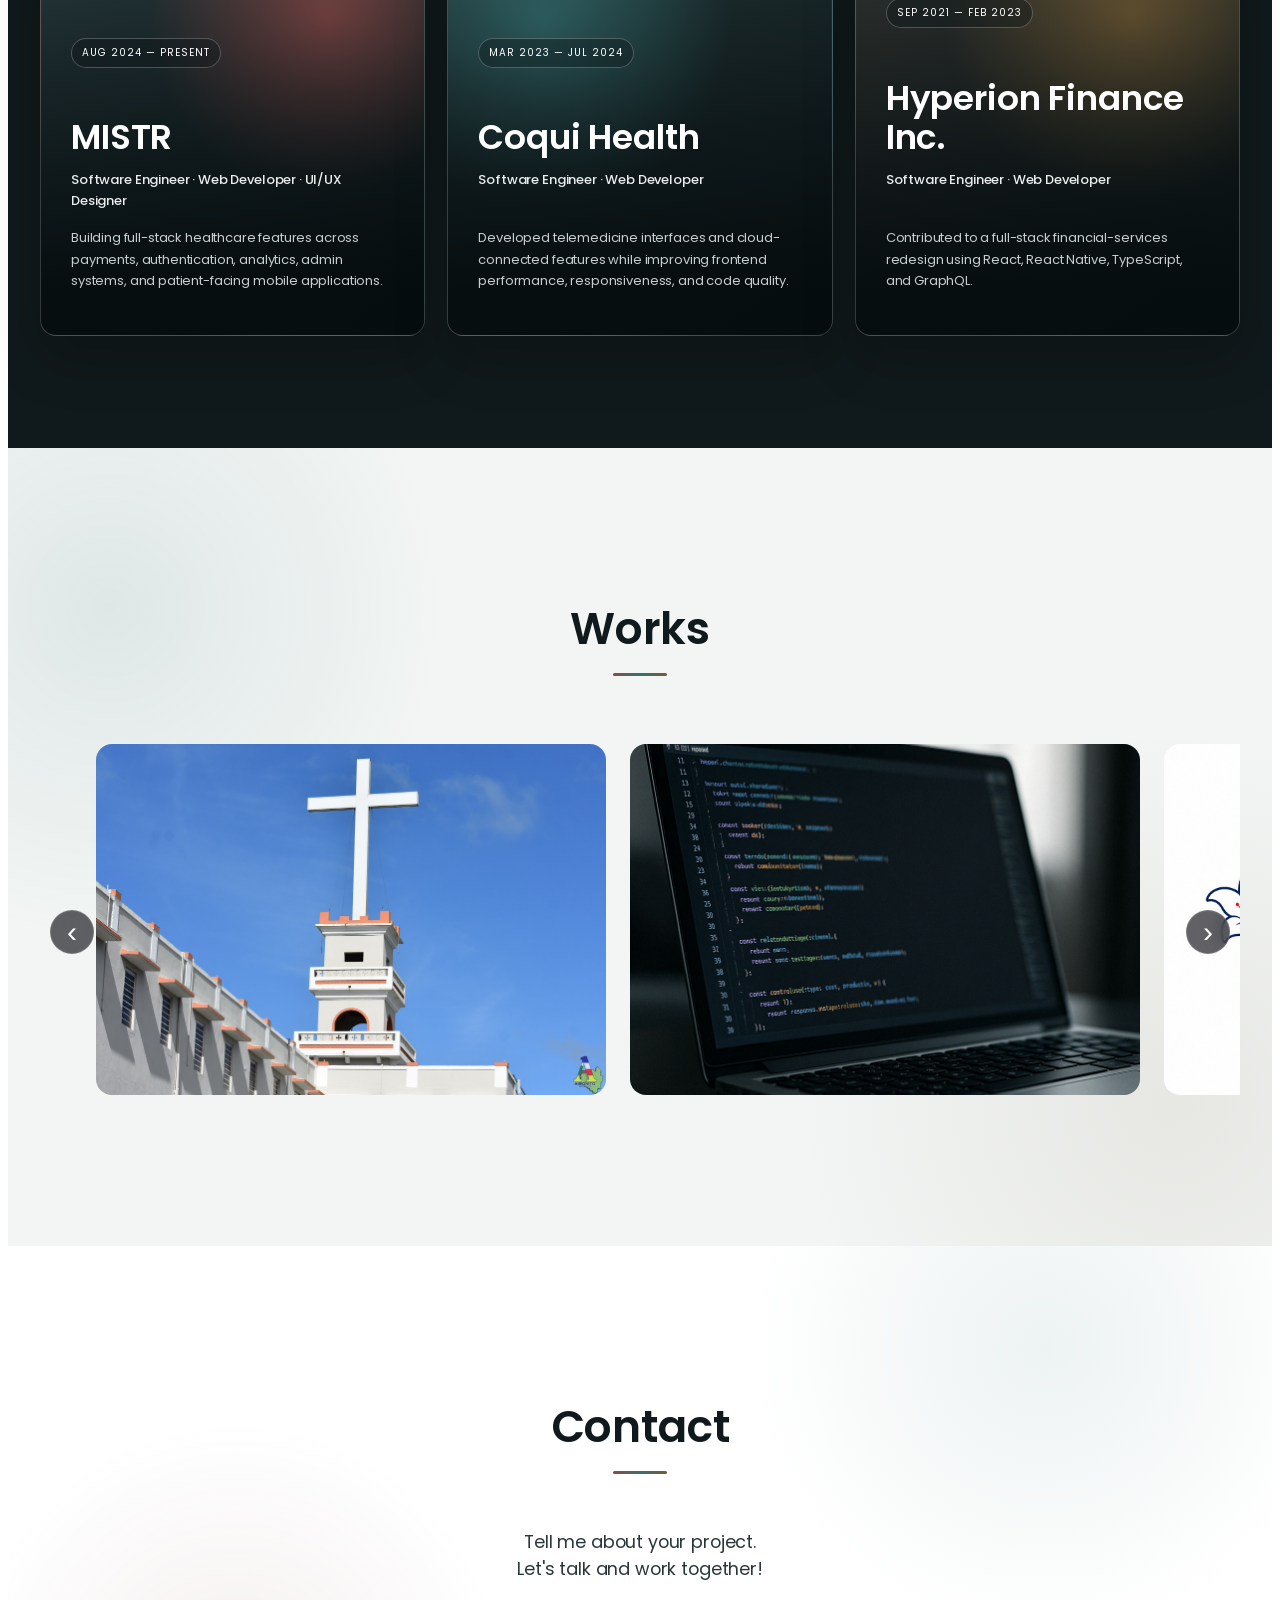
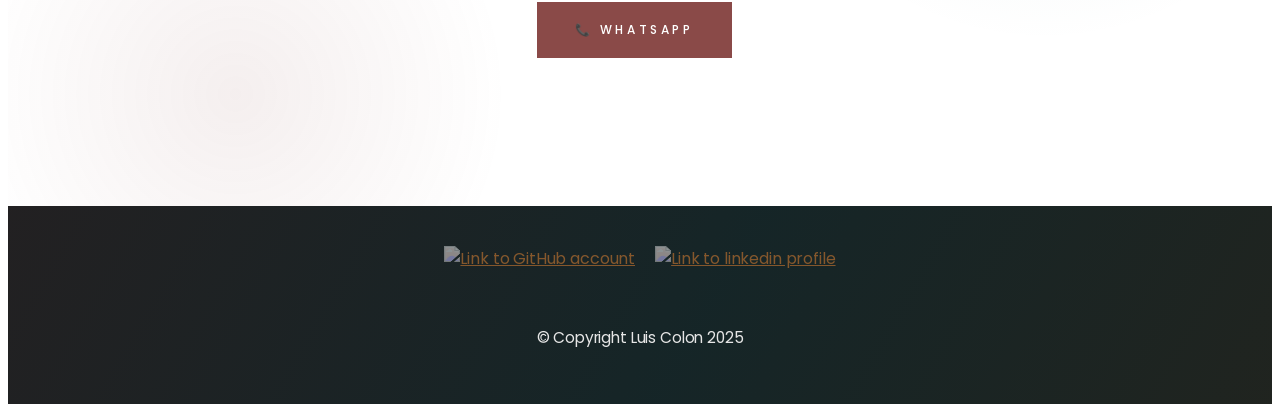
==== commit 3192b614: "updated ui" ====
--- a/index.html
+++ b/index.html
@@ -6,8 +6,8 @@
   <meta name="viewport" content="width=device-width, initial-scale=1.0" />
   <title>Luis Colon</title>
   <link rel="shortcut icon" href="img/works/favicon.png" type="image/x-icon" />
-  <link rel="stylesheet" href="css/main.css?v=5" />
-  <link rel="stylesheet" href="css/media.css?v=5" />
+  <link rel="stylesheet" href="css/main.css?v=7" />
+  <link rel="stylesheet" href="css/media.css?v=7" />
   <link rel="stylesheet" type='text/css' href="https://cdn.jsdelivr.net/gh/devicons/devicon@latest/devicon.min.css" />
   <link rel="stylesheet" href="https://cdnjs.cloudflare.com/ajax/libs/aos/2.3.4/aos.css"
     integrity="sha512-1cK78a1o+ht2JcaW6g8OXYwqpev9+6GqOkz9xmBN9iUUhIndKtxwILGWYOSibOKjLsEdjyjZvYDq/cZwNeak0w=="
--- a/css/main.css
+++ b/css/main.css
@@ -2,13 +2,16 @@
 @import url("https://fonts.googleapis.com/css2?family=Poppins:wght@300;400;500;600;700&display=swap");
 
 :root {
-  --primary-bg-color: #f7fbfd;
-  --primary-accent: #0c1618;
-  --secondary-accent: #6f1d1b;
-
-  --main-text-color: #0c1618;
-  --supportive-text-color: #242d2f;
-  --gray-text-color: #565a5b;
+  --primary-bg-color: #f2f5f4;
+  --primary-accent: #10191b;
+  --secondary-accent: #8a4a48;
+  --teal-accent: #367072;
+  --bronze-accent: #735c35;
+  --surface-color: #ffffff;
+
+  --main-text-color: #10191b;
+  --supportive-text-color: #293638;
+  --gray-text-color: #5c6667;
 
   --white-color: #fff;
   --gray-color: #e9e8e8;
@@ -33,6 +36,7 @@
 
 body {
   color: var(--main-text-color);
+  background-color: var(--surface-color);
   font-family: "Poppins", sans-serif;
   letter-spacing: -0.15px;
 }
@@ -128,6 +132,16 @@
   font-weight: 600;
   text-align: center;
   margin-bottom: 54px;
+}
+
+.title::after {
+  display: block;
+  width: 54px;
+  height: 3px;
+  border-radius: 999px;
+  margin: 12px auto 0;
+  background: linear-gradient(90deg, var(--secondary-accent), var(--teal-accent), var(--bronze-accent));
+  content: "";
 }
 
 .btn {
@@ -237,7 +251,9 @@
   left: 0;
   width: 100%;
   z-index: 1999;
-  background-color: rgba(255, 255, 255, 0.95);
+  border-bottom: 1px solid rgba(16, 25, 27, 0.08);
+  background-color: rgba(242, 245, 244, 0.94);
+  backdrop-filter: blur(12px);
   padding-top: 0;
   padding-bottom: 0;
   transition: all 0.3s ease-in-out;
@@ -274,11 +290,32 @@
   text-underline-offset: 7px;
 }
 
+.header:not(.header-sticky) .logo,
+.header:not(.header-sticky) .nav-link {
+  color: #f2f5f4;
+}
+
+.header:not(.header-sticky) .nav-btn img {
+  filter: brightness(0) invert(1);
+}
+
 /* Hero section */
 .hero {
   position: relative;
+  display: flex;
+  min-height: min(760px, 100svh);
+  align-items: center;
   padding-top: 180px;
-  background-color: var(--primary-bg-color);
+  padding-bottom: 110px;
+  background-color: var(--primary-accent);
+  background-image: radial-gradient(circle at 10% 28%, rgba(138, 74, 72, 0.38), transparent 32%),
+    radial-gradient(circle at 86% 22%, rgba(54, 112, 114, 0.36), transparent 34%),
+    radial-gradient(circle at 72% 92%, rgba(115, 92, 53, 0.3), transparent 30%);
+  color: #f2f5f4;
+}
+
+.hero .container {
+  width: 100%;
 }
 
 .hero-row {
@@ -298,7 +335,7 @@
   font-weight: 400;
   text-transform: uppercase;
   letter-spacing: 3px;
-  color: var(--secondary-accent);
+  color: #d58b87;
 }
 
 .hero-heading {
@@ -311,6 +348,31 @@
 .hero-heading-subtitle {
   font-size: clamp(1.125rem, 1.054rem + 0.36vw, 1.375rem);
   font-weight: 400;
+  color: #c8cecf;
+}
+
+.hero .btn {
+  border-color: var(--secondary-accent);
+  background-color: var(--secondary-accent);
+}
+
+.hero .btn:hover,
+.hero .btn:focus {
+  border-color: var(--teal-accent);
+  background-color: var(--teal-accent);
+}
+
+.hero .btn-white {
+  border-color: rgba(242, 245, 244, 0.72);
+  background: transparent;
+  color: #f2f5f4;
+}
+
+.hero .btn-white:hover,
+.hero .btn-white:focus {
+  border-color: #f2f5f4;
+  background: #f2f5f4;
+  color: var(--primary-accent);
 }
 
 .hero-img {
@@ -354,9 +416,20 @@
     brightness(97%) contrast(103%);
 }
 
+.hero .social-links-row a {
+  filter: brightness(0) invert(1);
+  opacity: 0.76;
+}
+
+.hero .social-links-row a:hover {
+  filter: brightness(0) invert(1);
+  opacity: 1;
+}
+
 /* About section */
 .about {
   padding: 7rem 0;
+  background-color: var(--surface-color);
 }
 
 .about-row {
@@ -423,6 +496,25 @@
 
 .service-card {
   max-width: 300px;
+  padding: 28px 24px;
+  border: 1px solid var(--gray-color-3);
+  border-top: 3px solid var(--secondary-accent);
+  border-radius: 14px;
+  background-color: var(--primary-bg-color);
+  transition: box-shadow 0.3s ease, transform 0.3s ease;
+}
+
+.service-card:nth-child(2) {
+  border-top-color: var(--teal-accent);
+}
+
+.service-card:nth-child(3) {
+  border-top-color: var(--bronze-accent);
+}
+
+.service-card:hover {
+  box-shadow: 0 16px 38px rgba(16, 25, 27, 0.09);
+  transform: translateY(-3px);
 }
 
 .service-card-img {
@@ -568,6 +660,8 @@
 .projects {
   padding: 7rem 0;
   background-color: var(--primary-bg-color);
+  background-image: radial-gradient(circle at 8% 20%, rgba(54, 112, 114, 0.1), transparent 25%),
+    radial-gradient(circle at 92% 82%, rgba(115, 92, 53, 0.09), transparent 28%);
 }
 
 .projects-title {
@@ -662,12 +756,12 @@
   height: 9px;
   border-radius: 999px;
   border: 0;
-  background: rgba(255, 255, 255, 0.25);
+  background: rgba(16, 25, 27, 0.2);
   cursor: pointer;
 }
 
 .carousel-dot[aria-current="true"] {
-  background: var(--secondary-accent);
+  background: var(--teal-accent);
 }
 
 @media (hover: none) {
@@ -731,7 +825,7 @@
 
 
 .project-mask {
-  background: none repeat scroll 0 0 rgba(0, 0, 0, 0.7);
+  background: linear-gradient(180deg, rgba(16, 25, 27, 0.08), rgba(16, 25, 27, 0.92));
   height: 100%;
   position: absolute;
   transition: all 0.5s ease-in-out 0s;
@@ -776,6 +870,9 @@
 .contact {
   padding: 7rem 0;
   text-align: center;
+  background-color: var(--surface-color);
+  background-image: radial-gradient(circle at 18% 80%, rgba(138, 74, 72, 0.09), transparent 24%),
+    radial-gradient(circle at 82% 18%, rgba(54, 112, 114, 0.09), transparent 26%);
 }
 
 .contact-content {
@@ -821,6 +918,7 @@
 /* Footer */
 .footer {
   background-color: var(--primary-accent);
+  background-image: linear-gradient(120deg, rgba(138, 74, 72, 0.15), rgba(54, 112, 114, 0.14) 55%, rgba(115, 92, 53, 0.16));
   color: var(--gray-color-3);
 }
 
@@ -1004,6 +1102,19 @@
   text-transform: uppercase;
 }
 
+.skill-group:nth-child(1) .skill-group-title {
+  color: var(--secondary-accent);
+}
+
+.skill-group:nth-child(2) .skill-group-title {
+  color: var(--teal-accent);
+}
+
+.skill-group:nth-child(3) .skill-group-title,
+.skill-group:nth-child(4) .skill-group-title {
+  color: var(--bronze-accent);
+}
+
 .skill-group-heading {
   display: flex;
   align-items: center;
@@ -1041,7 +1152,7 @@
 }
 
 .skill-icon:hover {
-  border-color: var(--gray-color-2);
+  border-color: var(--teal-accent);
   box-shadow: 0 8px 22px rgba(12, 22, 24, 0.08);
   transform: translateY(-2px);
 }
@@ -1070,7 +1181,8 @@
   padding: 6px 11px;
   border: 1px solid var(--gray-color-3);
   border-radius: 999px;
-  background-color: var(--primary-bg-color);
+  background-color: rgba(115, 92, 53, 0.08);
+  border-color: rgba(115, 92, 53, 0.2);
   color: var(--supportive-text-color);
   font-size: 11px;
   line-height: 1;
--- a/css/media.css
+++ b/css/media.css
@@ -78,7 +78,7 @@
   .nav.open .nav-list {
     position: fixed;
     inset: 0;
-    background-color: #fff;
+    background-color: var(--primary-bg-color);
     z-index: 1;
     padding: 46px 30px;
     display: flex;
@@ -91,11 +91,11 @@
   }
 
   .nav-link {
-    color: #565a5b;
+    color: var(--gray-text-color);
   }
 
   .nav-link.active {
-    color: #0c1618;
+    color: var(--main-text-color);
   }
 
   .nav-btn {
@@ -109,12 +109,25 @@
     position: fixed;
   }
 
+  .header:not(.header-sticky) .nav.open .nav-link {
+    color: var(--gray-text-color);
+  }
+
+  .header:not(.header-sticky) .nav.open .nav-link.active {
+    color: var(--main-text-color);
+  }
+
+  .header:not(.header-sticky) .nav.open .nav-btn img {
+    filter: none;
+  }
+
   .header-nav {
     margin-bottom: 0;
   }
 
   .hero {
     padding-top: 160px;
+    padding-bottom: 90px;
   }
 
   .social-links-row {
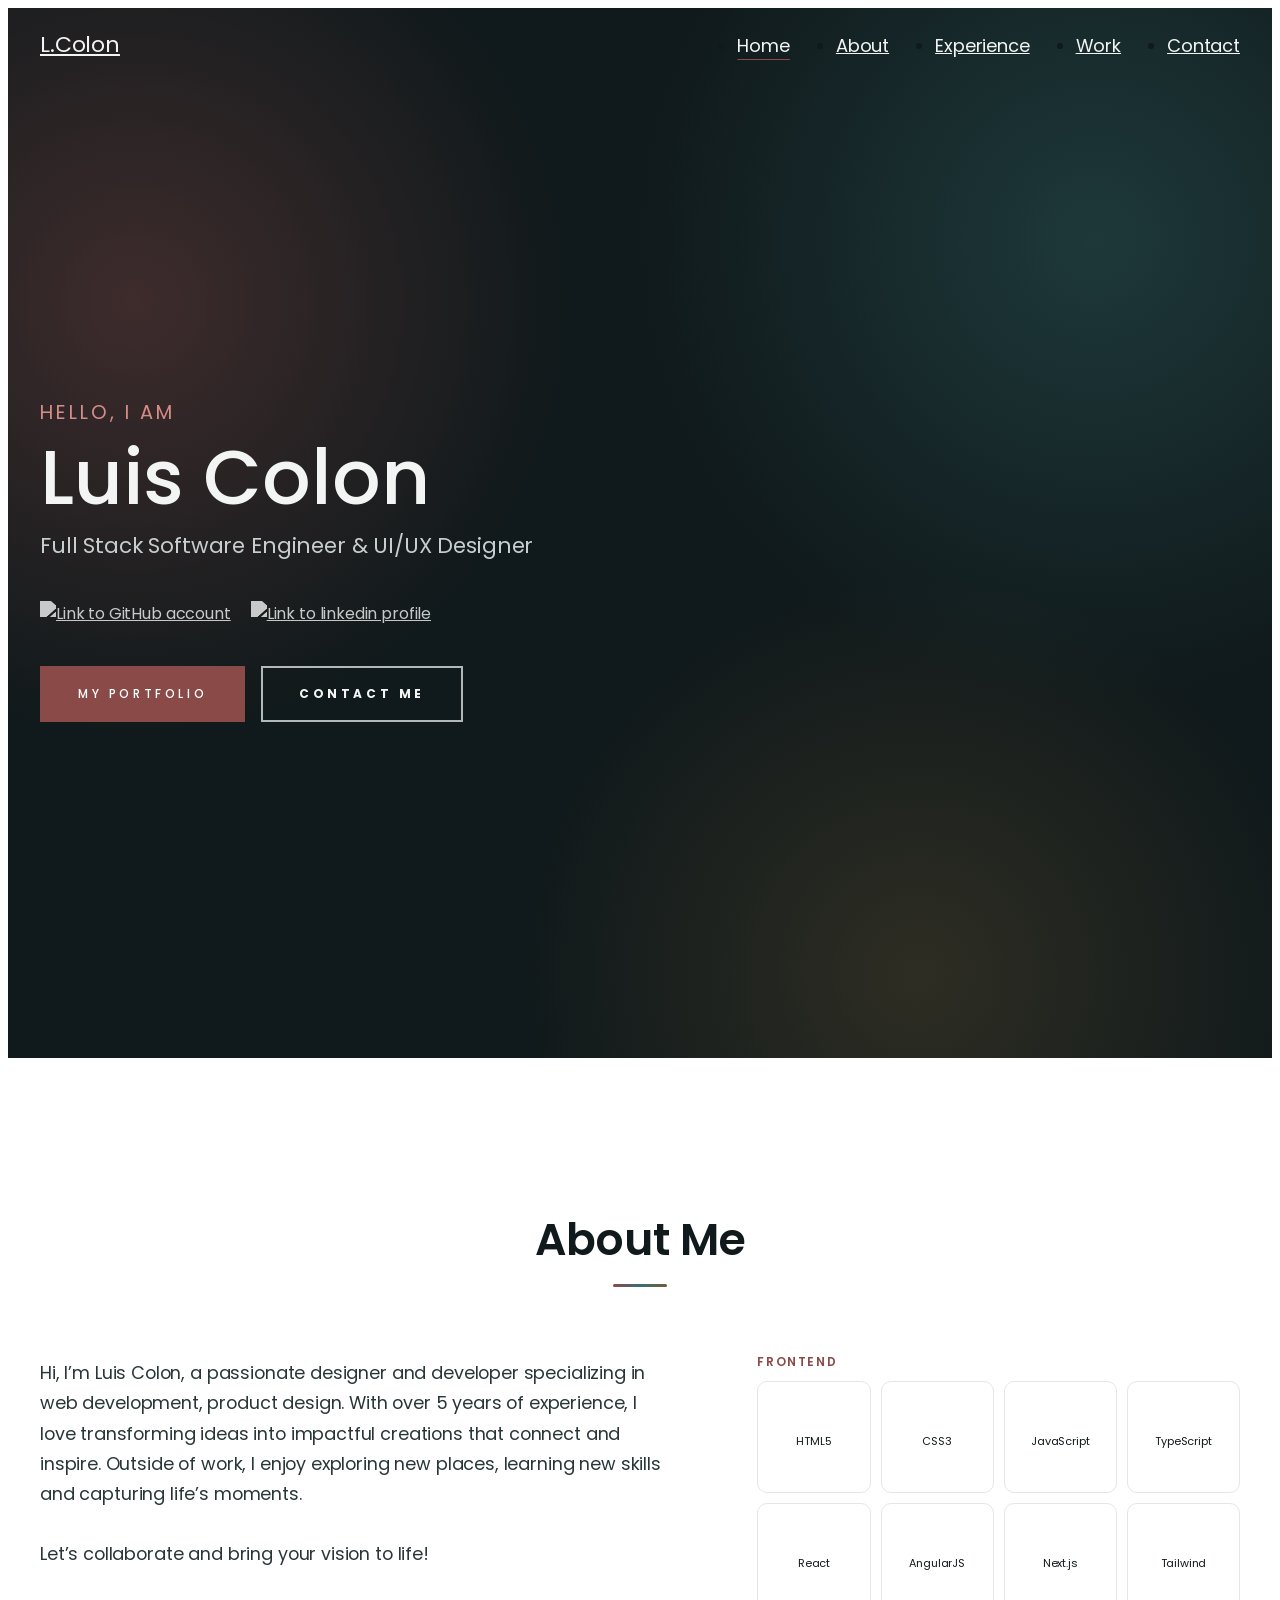
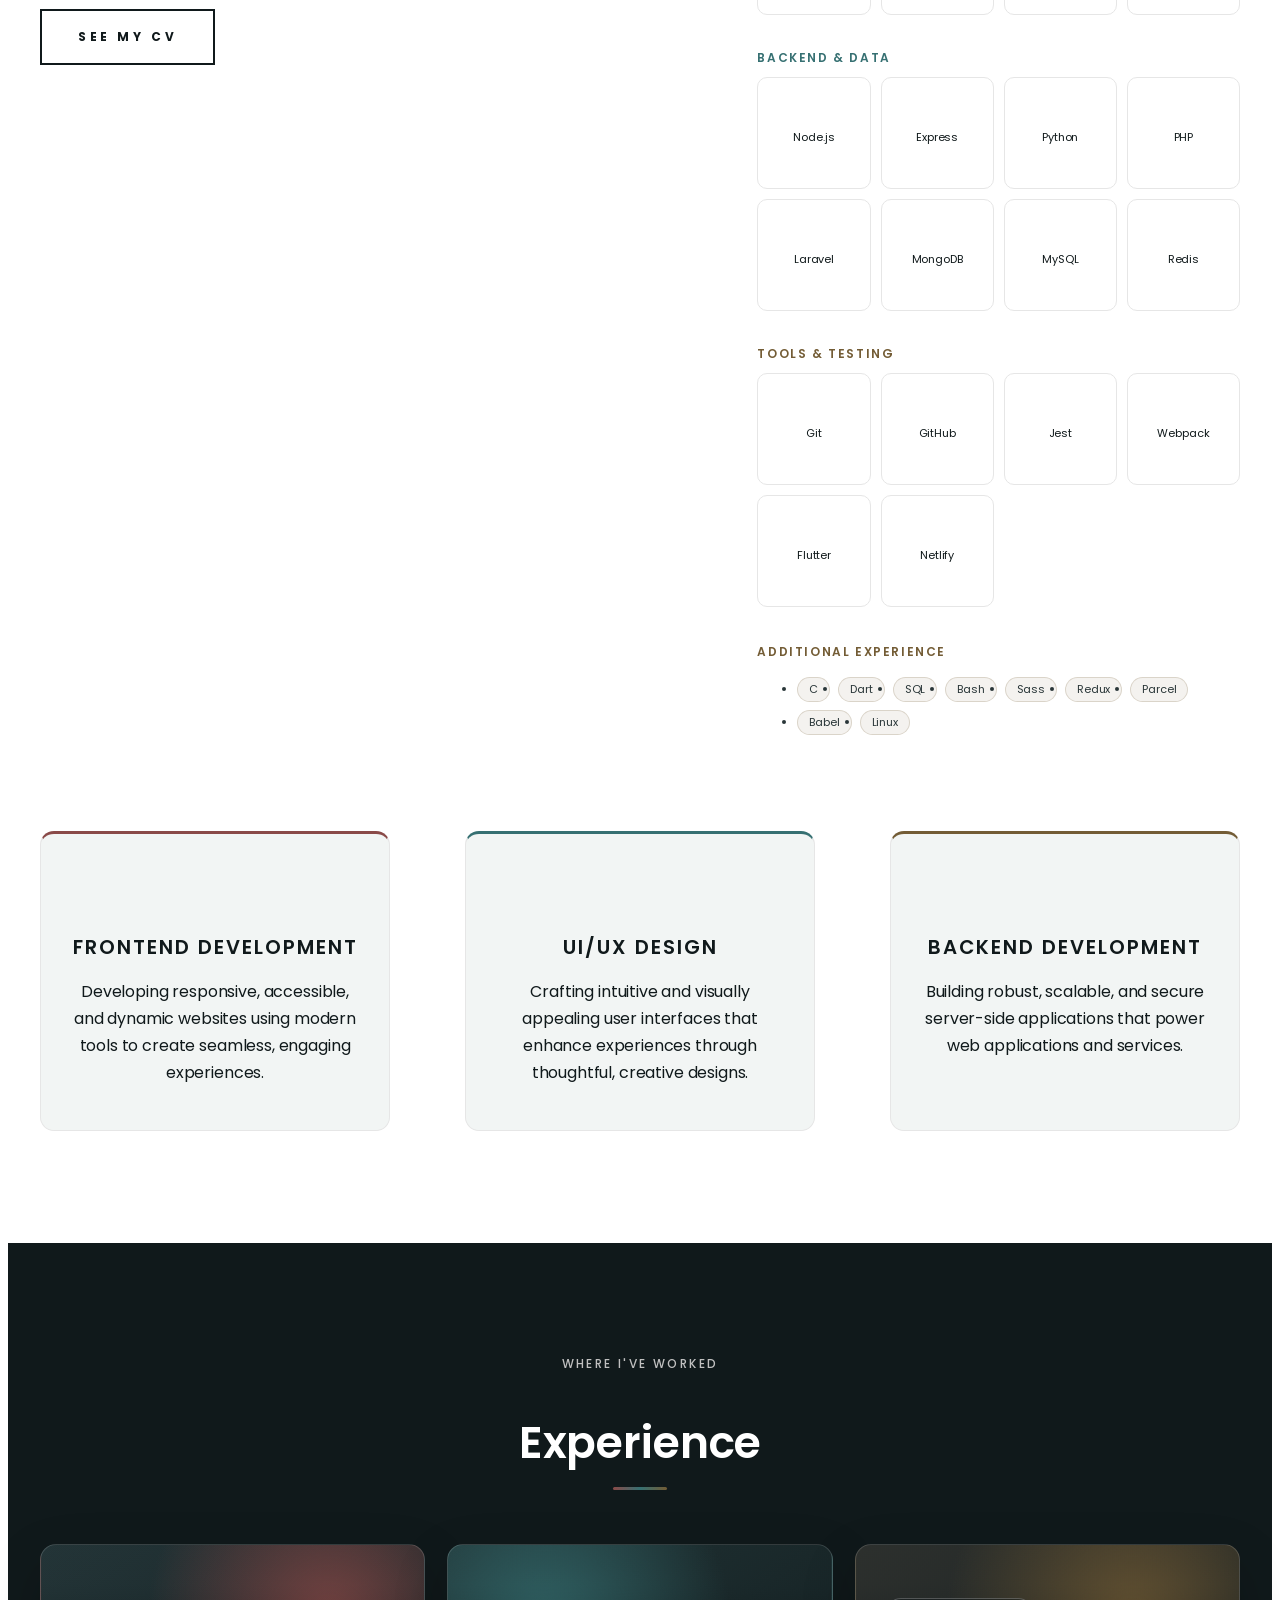
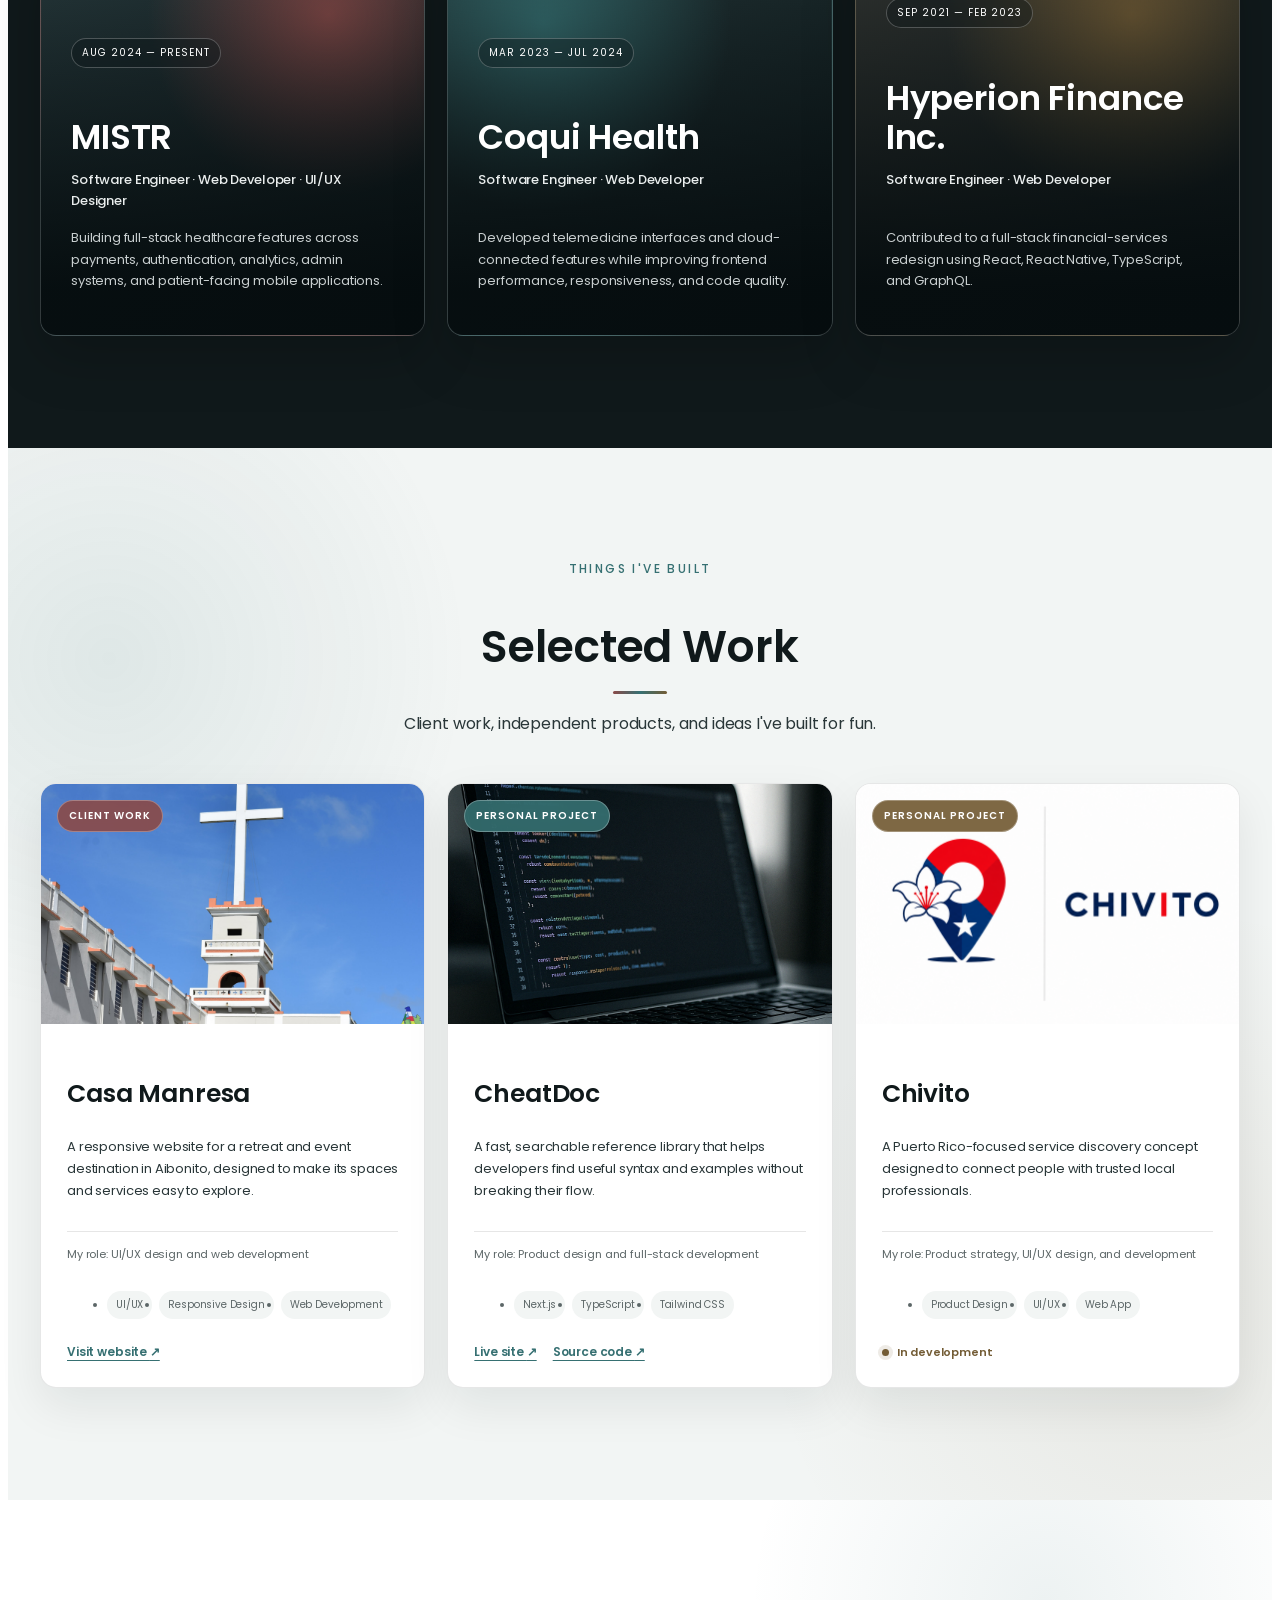
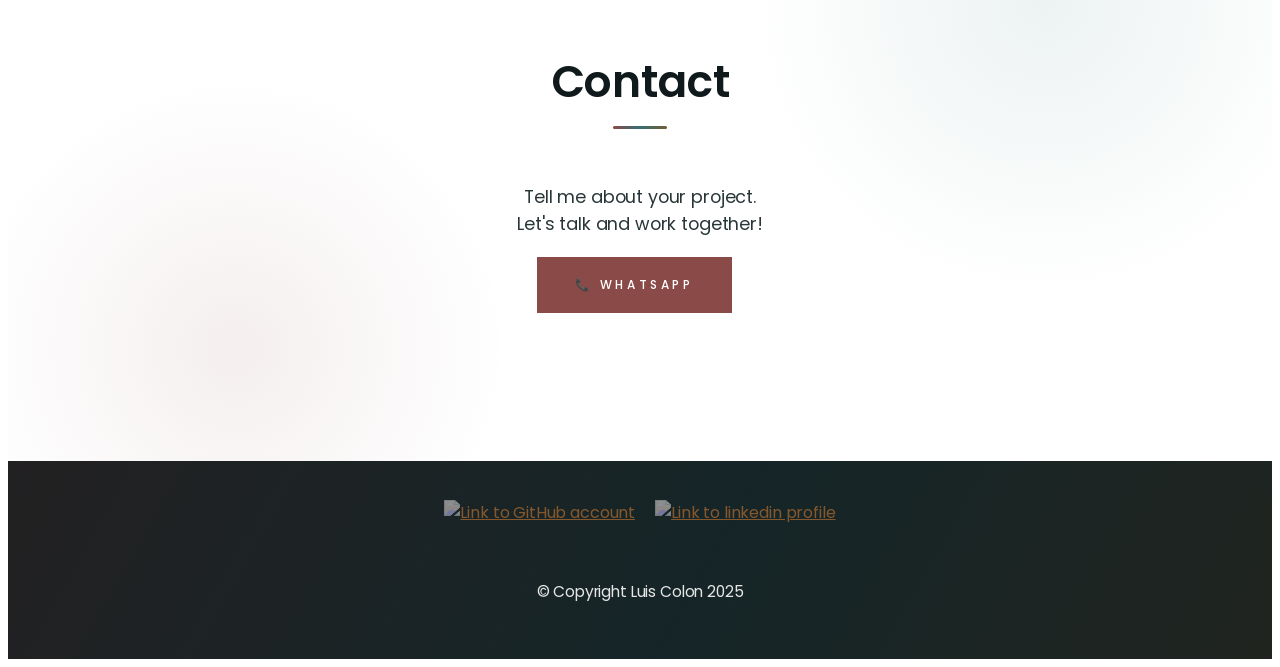
==== commit 5bd5342f: "updated Work" ====
--- a/index.html
+++ b/index.html
@@ -6,8 +6,8 @@
   <meta name="viewport" content="width=device-width, initial-scale=1.0" />
   <title>Luis Colon</title>
   <link rel="shortcut icon" href="img/works/favicon.png" type="image/x-icon" />
-  <link rel="stylesheet" href="css/main.css?v=7" />
-  <link rel="stylesheet" href="css/media.css?v=7" />
+  <link rel="stylesheet" href="css/main.css?v=8" />
+  <link rel="stylesheet" href="css/media.css?v=8" />
   <link rel="stylesheet" type='text/css' href="https://cdn.jsdelivr.net/gh/devicons/devicon@latest/devicon.min.css" />
   <link rel="stylesheet" href="https://cdnjs.cloudflare.com/ajax/libs/aos/2.3.4/aos.css"
     integrity="sha512-1cK78a1o+ht2JcaW6g8OXYwqpev9+6GqOkz9xmBN9iUUhIndKtxwILGWYOSibOKjLsEdjyjZvYDq/cZwNeak0w=="
@@ -31,7 +31,7 @@
               <a href="#experience" class="nav-link">Experience</a>
             </li>
             <li class="nav-item">
-              <a href="#projects" class="nav-link">Works</a>
+              <a href="#projects" class="nav-link">Work</a>
             </li>
             <li class="nav-item">
               <a href="#contact" class="nav-link">Contact</a>
@@ -274,57 +274,78 @@
   <section id="projects" class="projects">
     <div class="container container-lg">
       <div class="projects-title">
-        <h2 class="title">Works</h2>
-      </div>
-
-      <div class="projects-carousel" data-carousel="projects">
-        <button class="carousel-btn carousel-btn-prev" type="button" aria-label="Previous work">
-          <span aria-hidden="true">‹</span>
-        </button>
-        <div class="carousel-viewport" data-carousel-viewport>
-          <div class="projects-row carousel-track" data-carousel-track>
-            <div class="project-box" data-aos="fade-zoom-in" data-aos-easing="ease-in-out" data-aos-delay="900"
-              data-aos-duration="1000">
-              <a href="https://casamanresaaibonito.com/">
-                <img class="project-img" src="img/works/04.jpg" alt="" />
-                <div class="project-mask">
-                  <div class="project-caption">
-                    <h5 class="white">Casa Manresa</h5>
-                    <p class="white">UI/UX Design, Web Development</p>
-                  </div>
-                </div>
-              </a>
+        <span class="section-eyebrow projects-eyebrow">Things I've built</span>
+        <h2 class="title">Selected Work</h2>
+        <p class="projects-intro">Client work, independent products, and ideas I've built for fun.</p>
+      </div>
+
+      <div class="selected-work-grid" role="list">
+        <article class="project-card" role="listitem" data-aos="fade-up" data-aos-duration="900">
+          <div class="project-media">
+            <img class="project-image" src="img/works/04.jpg" alt="Casa Manresa website preview" />
+            <span class="project-category project-category-client">Client Work</span>
+          </div>
+          <div class="project-details">
+            <h3>Casa Manresa</h3>
+            <p class="project-description">A responsive website for a retreat and event destination in Aibonito,
+              designed to make its spaces and services easy to explore.</p>
+            <p class="project-role">My role: UI/UX design and web development</p>
+            <ul class="project-tags" aria-label="Casa Manresa disciplines">
+              <li>UI/UX</li>
+              <li>Responsive Design</li>
+              <li>Web Development</li>
+            </ul>
+            <div class="project-links">
+              <a href="https://casamanresaaibonito.com/" target="_blank" rel="noopener noreferrer">Visit website <span
+                  aria-hidden="true">↗</span></a>
             </div>
-            <div class="project-box" data-aos="fade-zoom-in" data-aos-easing="ease-in-out" data-aos-delay="1200"
-              data-aos-duration="1000">
-              <a href="https://cheatdoc.netlify.app/">
-                <img class="project-img" src="img/works/06.png" alt="" />
-                <div class="project-mask">
-                  <div class="project-caption">
-                    <h5 class="white">CheatDoc</h5>
-                    <p class="white">UI/UX Design, Web Development</p>
-                  </div>
-                </div>
-              </a>
+          </div>
+        </article>
+
+        <article class="project-card" role="listitem" data-aos="fade-up" data-aos-duration="900"
+          data-aos-delay="150">
+          <div class="project-media">
+            <img class="project-image" src="img/works/06.png" alt="CheatDoc application preview" />
+            <span class="project-category project-category-personal">Personal Project</span>
+          </div>
+          <div class="project-details">
+            <h3>CheatDoc</h3>
+            <p class="project-description">A fast, searchable reference library that helps developers find useful
+              syntax and examples without breaking their flow.</p>
+            <p class="project-role">My role: Product design and full-stack development</p>
+            <ul class="project-tags" aria-label="CheatDoc technologies">
+              <li>Next.js</li>
+              <li>TypeScript</li>
+              <li>Tailwind CSS</li>
+            </ul>
+            <div class="project-links">
+              <a href="https://cheatdoc.netlify.app/" target="_blank" rel="noopener noreferrer">Live site <span
+                  aria-hidden="true">↗</span></a>
+              <a href="https://github.com/luiscolon0426/cheat-doc" target="_blank" rel="noopener noreferrer">Source
+                code <span aria-hidden="true">↗</span></a>
             </div>
-            <div class="project-box" data-aos="fade-zoom-in" data-aos-easing="ease-in-out" data-aos-delay="1500"
-              data-aos-duration="1000">
-              <a href="#!">
-                <img class="project-img" src="img/works/chivito.png" alt="Chivito app logo" />
-                <div class="project-mask">
-                  <div class="project-caption">
-                    <h5 class="white">Chivito</h5>
-                    <p class="white">UI/UX Design, Web Development</p>
-                  </div>
-                </div>
-              </a>
-            </div>
-          </div>
-        </div>
-        <button class="carousel-btn carousel-btn-next" type="button" aria-label="Next work">
-          <span aria-hidden="true">›</span>
-        </button>
-        <div class="carousel-dots" data-carousel-dots aria-label="Works carousel pagination"></div>
+          </div>
+        </article>
+
+        <article class="project-card project-card-chivito" role="listitem" data-aos="fade-up" data-aos-duration="900"
+          data-aos-delay="300">
+          <div class="project-media">
+            <img class="project-image" src="img/works/chivito.png" alt="Chivito application logo" />
+            <span class="project-category project-category-experiment">Personal Project</span>
+          </div>
+          <div class="project-details">
+            <h3>Chivito</h3>
+            <p class="project-description">A Puerto Rico-focused service discovery concept designed to connect people
+              with trusted local professionals.</p>
+            <p class="project-role">My role: Product strategy, UI/UX design, and development</p>
+            <ul class="project-tags" aria-label="Chivito disciplines">
+              <li>Product Design</li>
+              <li>UI/UX</li>
+              <li>Web App</li>
+            </ul>
+            <div class="project-status"><span aria-hidden="true"></span> In development</div>
+          </div>
+        </article>
       </div>
     </div>
   </section>
@@ -381,7 +402,7 @@
   <script src="https://cdnjs.cloudflare.com/ajax/libs/aos/2.3.4/aos.js"
     integrity="sha512-A7AYk1fGKX6S2SsHywmPkrnzTZHrgiVT7GcQkLGDe2ev0aWb8zejytzS8wjo7PGEXKqJOrjQ4oORtnimIRZBtw=="
     crossorigin="anonymous" referrerpolicy="no-referrer"></script>
-  <script type="module" src="js/main.js?v=3"></script>
+  <script type="module" src="js/main.js?v=5"></script>
 </body>
 
 </html>
--- a/css/main.css
+++ b/css/main.css
@@ -866,6 +866,174 @@
   text-align: left;
 }
 
+/* Selected work */
+.projects-eyebrow {
+  color: var(--teal-accent);
+}
+
+.projects-title .title {
+  margin-bottom: 16px;
+}
+
+.projects-intro {
+  max-width: 580px;
+  margin: 0 auto 46px;
+  color: var(--supportive-text-color);
+  font-size: 16px;
+  line-height: 1.7;
+}
+
+.selected-work-grid {
+  display: grid;
+  grid-template-columns: repeat(3, minmax(0, 1fr));
+  gap: 22px;
+}
+
+.project-card {
+  display: flex;
+  min-width: 0;
+  overflow: hidden;
+  flex-direction: column;
+  border: 1px solid rgba(16, 25, 27, 0.1);
+  border-radius: 16px;
+  background: var(--surface-color);
+  box-shadow: 0 18px 45px rgba(16, 25, 27, 0.08);
+  transition: box-shadow 0.3s ease, transform 0.3s ease;
+}
+
+.project-card:hover {
+  box-shadow: 0 24px 55px rgba(16, 25, 27, 0.14);
+  transform: translateY(-5px);
+}
+
+.project-media {
+  position: relative;
+  overflow: hidden;
+  aspect-ratio: 16 / 10;
+  background: #e7eceb;
+}
+
+.project-image {
+  width: 100%;
+  height: 100%;
+  object-fit: cover;
+  transition: transform 0.7s cubic-bezier(0.23, 1, 0.32, 1);
+}
+
+.project-card:hover .project-image {
+  transform: scale(1.045);
+}
+
+.project-category {
+  position: absolute;
+  top: 16px;
+  left: 16px;
+  padding: 7px 11px;
+  border: 1px solid rgba(255, 255, 255, 0.28);
+  border-radius: 999px;
+  color: var(--white-color);
+  backdrop-filter: blur(9px);
+  font-size: 10px;
+  font-weight: 600;
+  letter-spacing: 1px;
+  text-transform: uppercase;
+}
+
+.project-category-client {
+  background: rgba(138, 74, 72, 0.9);
+}
+
+.project-category-personal {
+  background: rgba(54, 112, 114, 0.9);
+}
+
+.project-category-experiment {
+  background: rgba(115, 92, 53, 0.92);
+}
+
+.project-details {
+  display: flex;
+  flex: 1;
+  flex-direction: column;
+  padding: 26px;
+}
+
+.project-details h3 {
+  margin-bottom: 10px;
+  color: var(--main-text-color);
+  font-size: 25px;
+  font-weight: 600;
+}
+
+.project-description {
+  color: var(--supportive-text-color);
+  font-size: 13px;
+  line-height: 1.7;
+}
+
+.project-role {
+  padding-top: 14px;
+  margin-top: 16px;
+  border-top: 1px solid var(--gray-color-3);
+  color: var(--gray-text-color);
+  font-size: 11px;
+  line-height: 1.55;
+}
+
+.project-tags {
+  display: flex;
+  flex-wrap: wrap;
+  gap: 7px;
+  margin: 17px 0 24px;
+}
+
+.project-tags li {
+  padding: 6px 9px;
+  border-radius: 999px;
+  background: var(--primary-bg-color);
+  color: var(--gray-text-color);
+  font-size: 10px;
+}
+
+.project-links {
+  display: flex;
+  flex-wrap: wrap;
+  gap: 16px;
+  margin-top: auto;
+}
+
+.project-links a {
+  color: var(--teal-accent);
+  font-size: 12px;
+  font-weight: 600;
+  text-decoration: underline;
+  text-decoration-thickness: 1px;
+  text-underline-offset: 4px;
+}
+
+.project-links a:hover,
+.project-links a:focus {
+  color: var(--secondary-accent);
+}
+
+.project-status {
+  display: flex;
+  align-items: center;
+  gap: 8px;
+  margin-top: auto;
+  color: var(--bronze-accent);
+  font-size: 11px;
+  font-weight: 600;
+}
+
+.project-status span {
+  width: 7px;
+  height: 7px;
+  border-radius: 50%;
+  background: var(--bronze-accent);
+  box-shadow: 0 0 0 4px rgba(115, 92, 53, 0.12);
+}
+
 /* Contact */
 .contact {
   padding: 7rem 0;
--- a/css/media.css
+++ b/css/media.css
@@ -38,6 +38,10 @@
 }
 
 @media (max-width: 977px) {
+  .selected-work-grid {
+    grid-template-columns: repeat(2, minmax(0, 1fr));
+  }
+
   .title {
     font-size: 36px;
   }
@@ -169,6 +173,33 @@
 }
 
 @media (max-width: 720px) {
+  .projects .container-lg {
+    padding-inline: 0;
+  }
+
+  .projects-title {
+    padding-inline: 32px;
+  }
+
+  .selected-work-grid {
+    display: flex;
+    gap: 16px;
+    overflow-x: auto;
+    padding: 4px 32px 22px;
+    scroll-padding-inline: 32px;
+    scroll-snap-type: x mandatory;
+    scrollbar-width: none;
+  }
+
+  .selected-work-grid::-webkit-scrollbar {
+    display: none;
+  }
+
+  .project-card {
+    flex: 0 0 min(84vw, 350px);
+    scroll-snap-align: center;
+  }
+
   .experience-grid {
     grid-template-columns: 1fr;
   }
@@ -256,7 +287,9 @@
 }
 
 @media (prefers-reduced-motion: reduce) {
-  .skill-icon {
+  .skill-icon,
+  .project-card,
+  .project-image {
     transition: none;
   }
 }
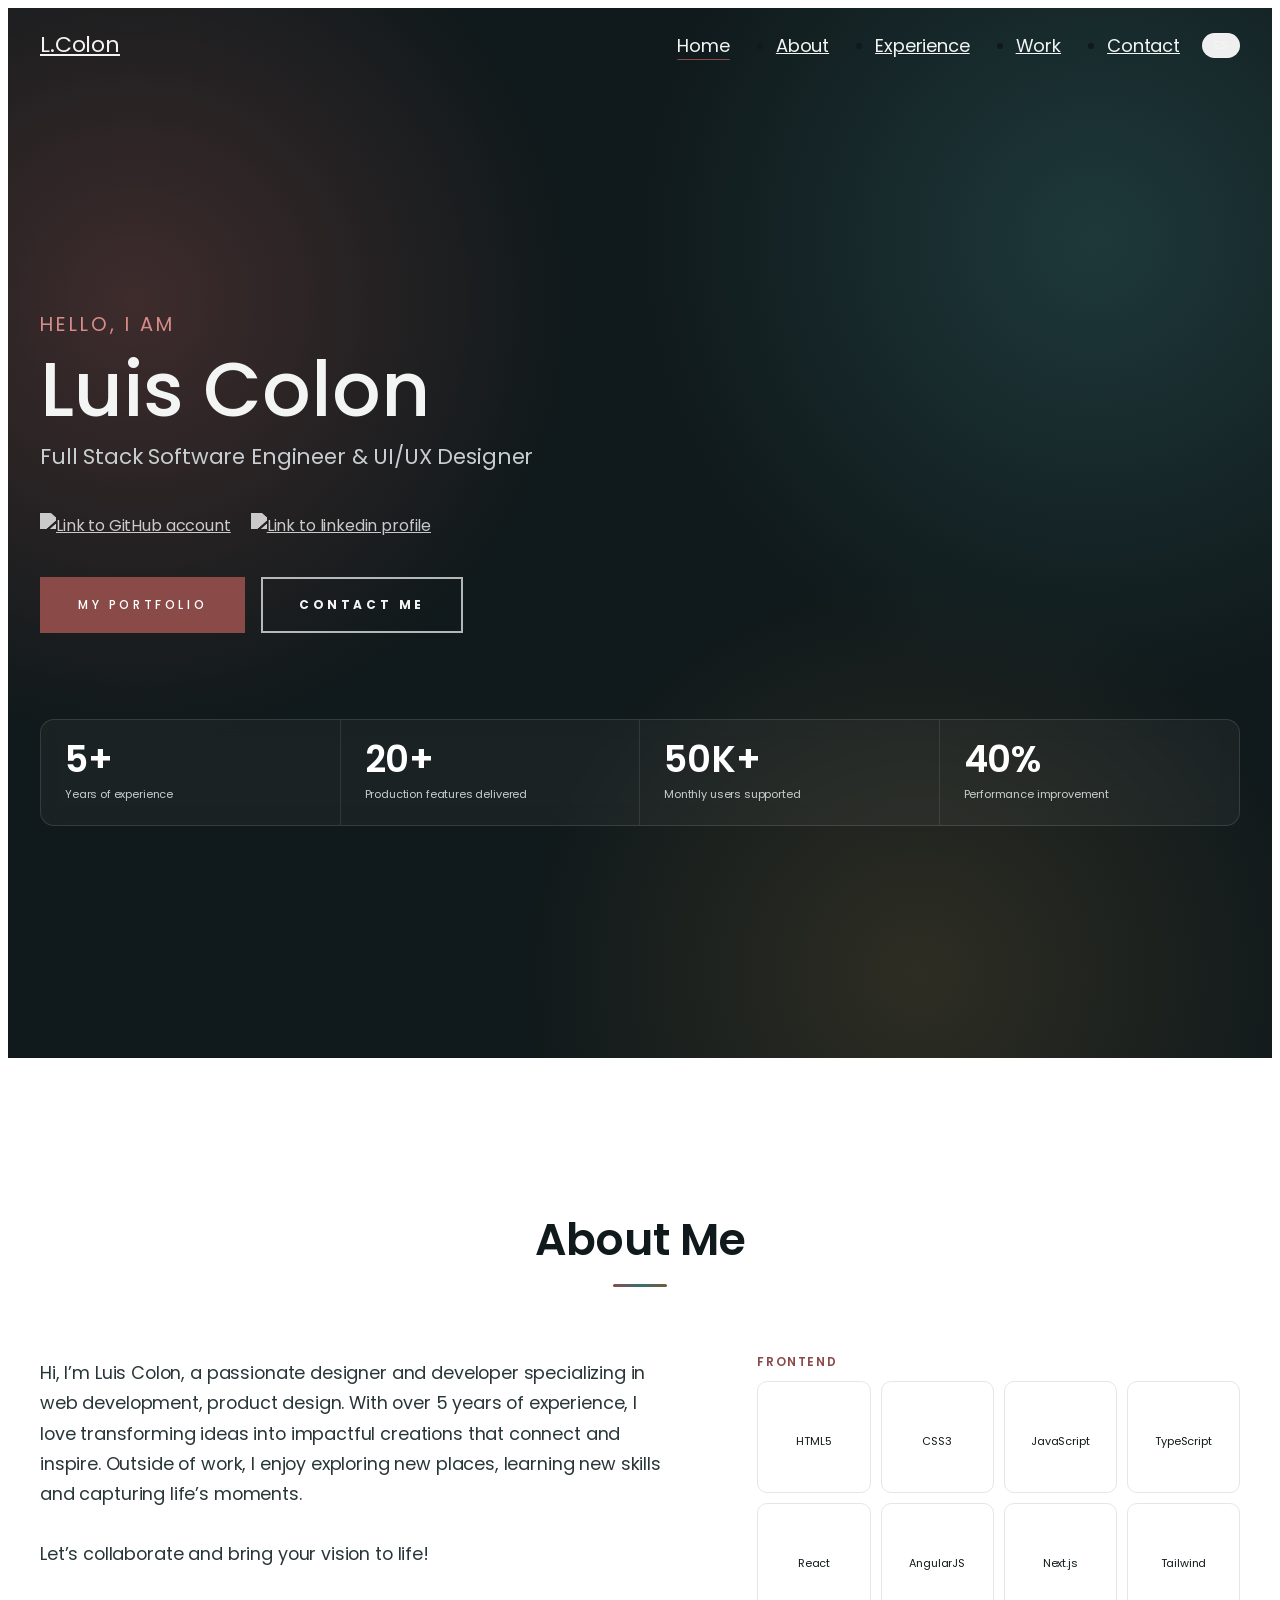
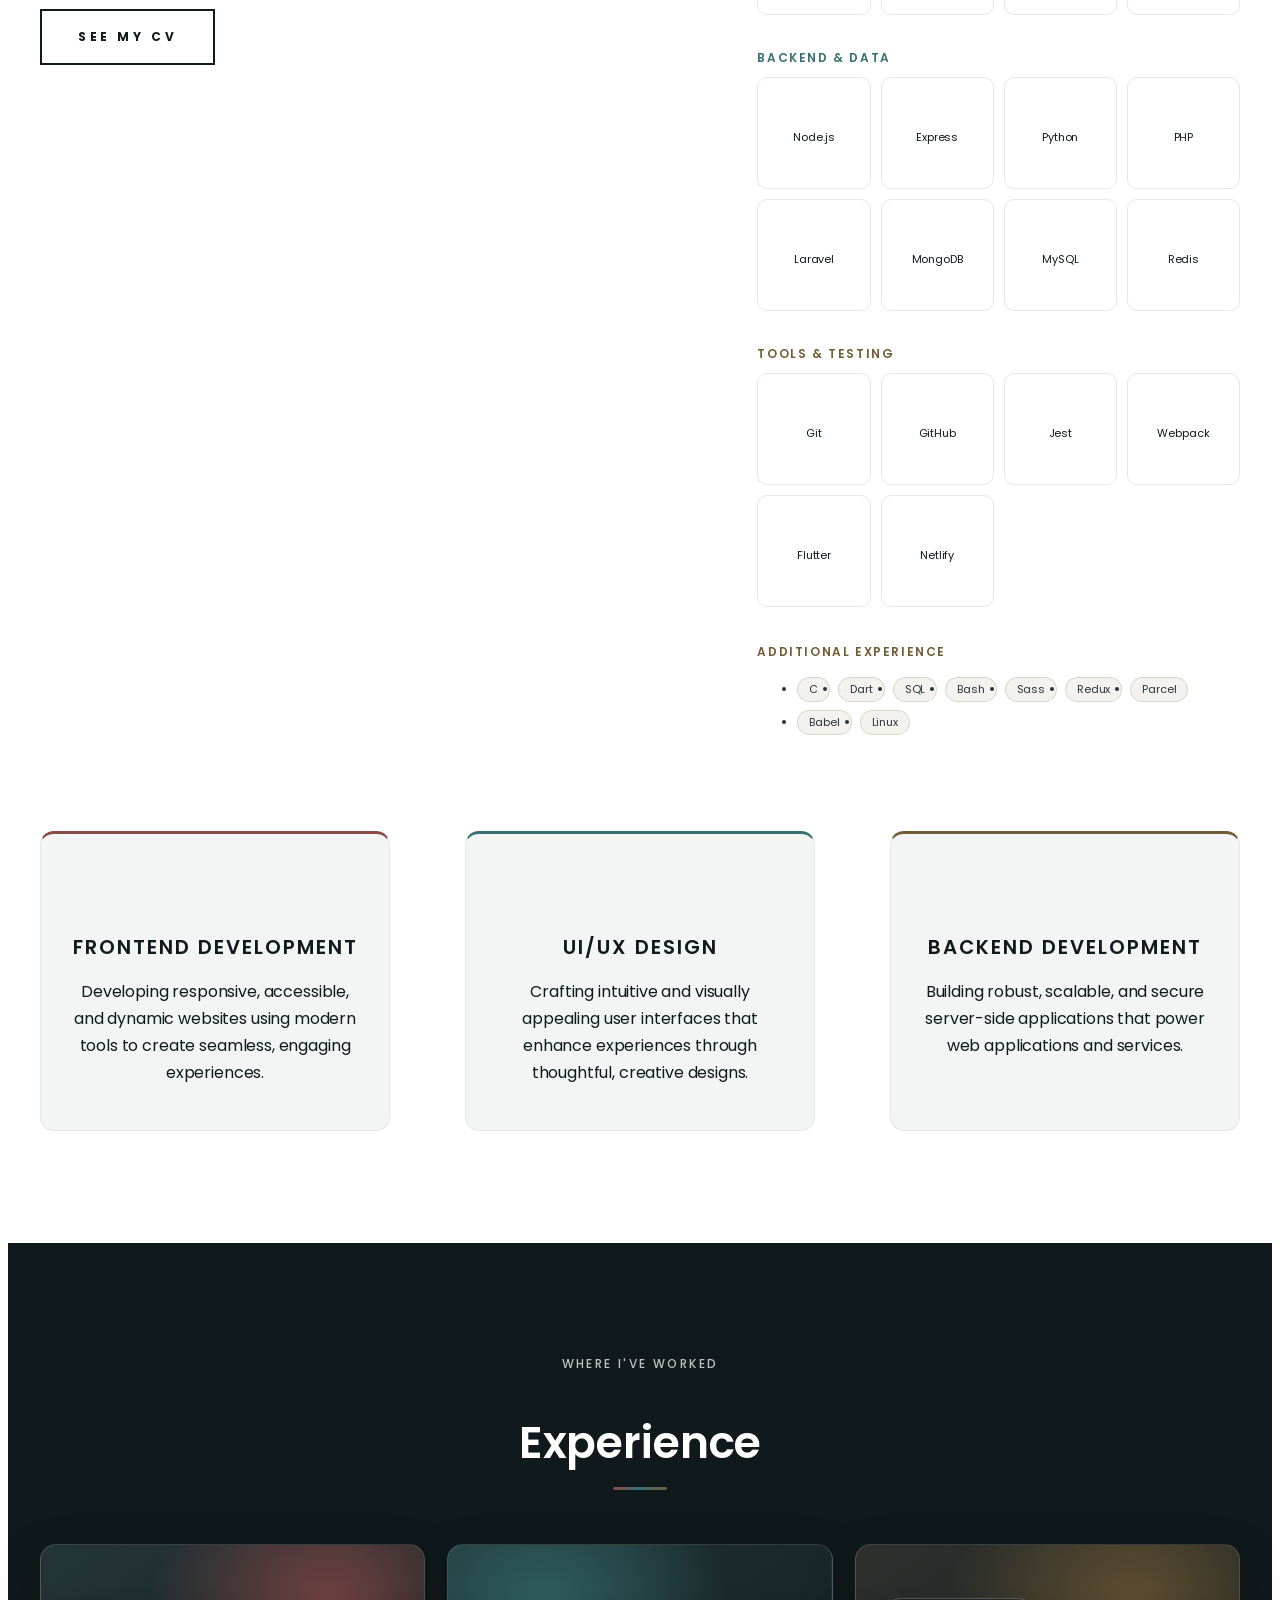
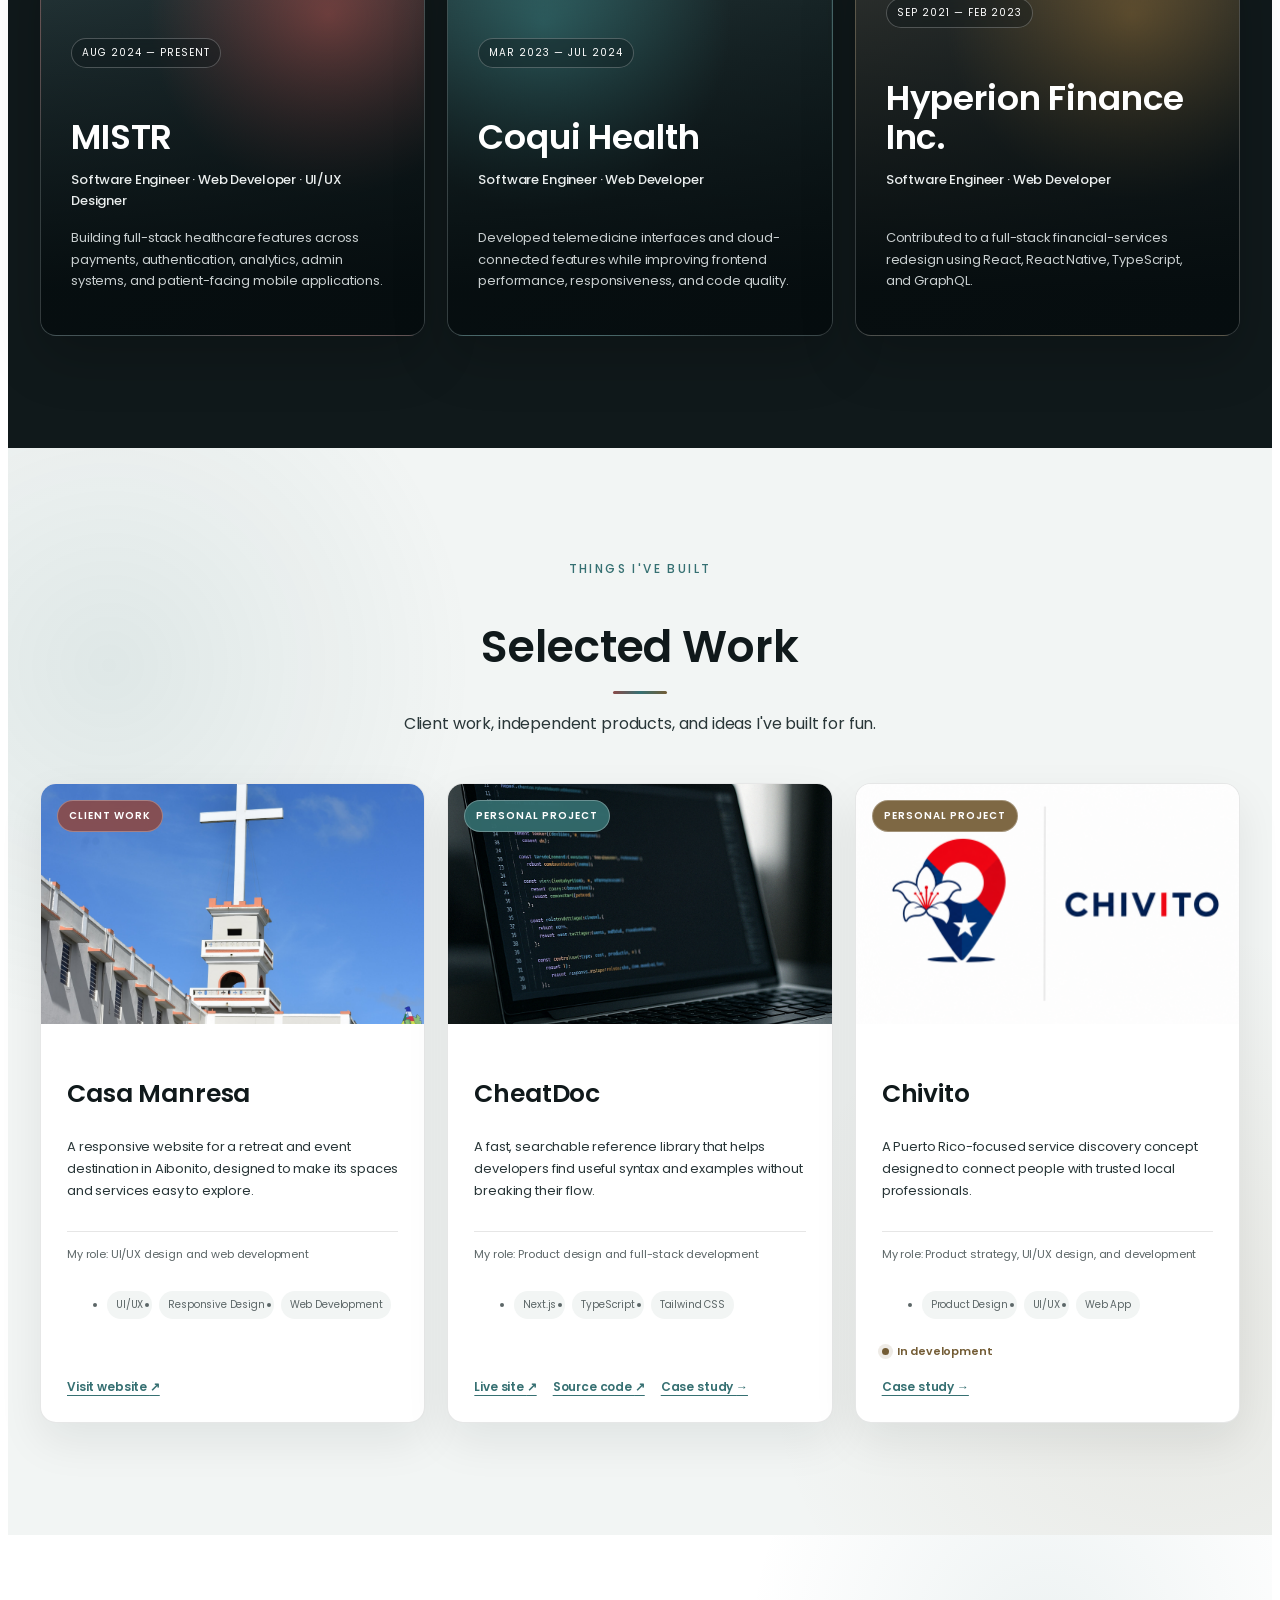
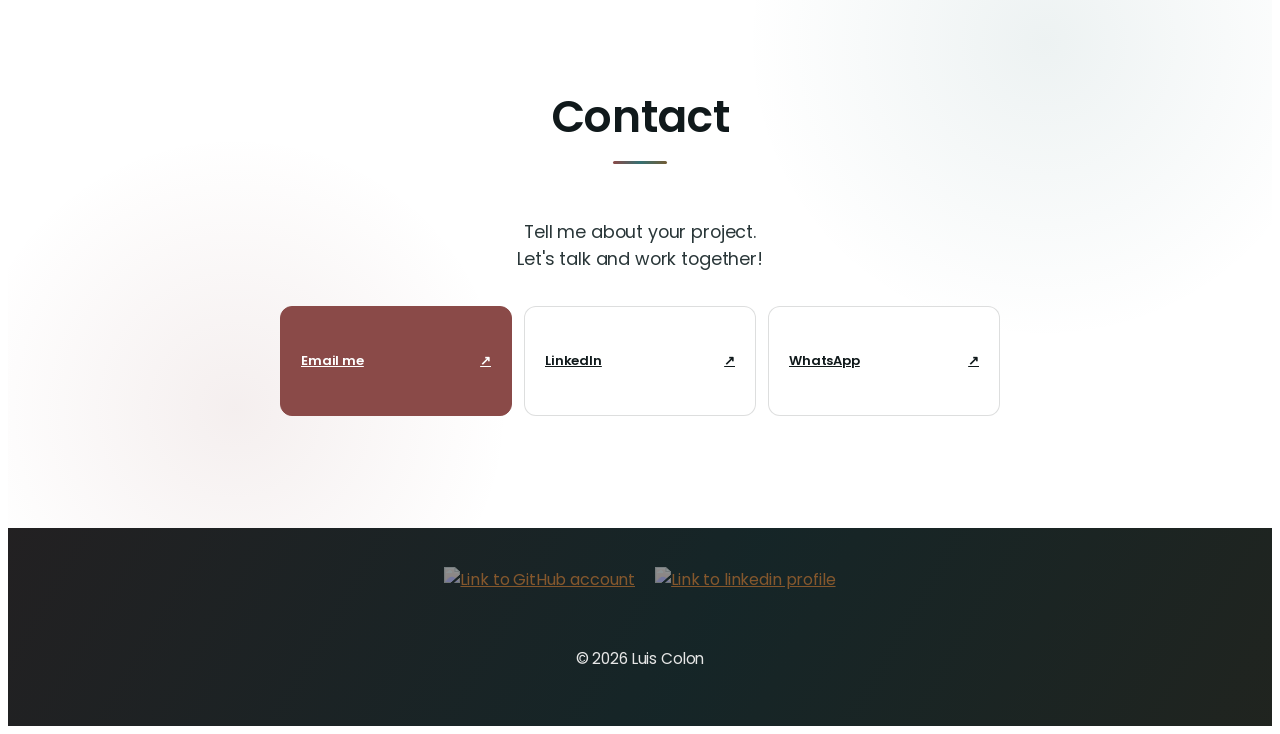
==== commit f0feb652: "refacto whole portfolio" ====
--- a/index.html
+++ b/index.html
@@ -5,13 +5,50 @@
   <meta charset="UTF-8" />
   <meta name="viewport" content="width=device-width, initial-scale=1.0" />
   <title>Luis Colon</title>
-  <link rel="shortcut icon" href="img/works/favicon.png" type="image/x-icon" />
-  <link rel="stylesheet" href="css/main.css?v=8" />
-  <link rel="stylesheet" href="css/media.css?v=8" />
+  <meta name="description"
+    content="Luis Colon is a Puerto Rico-based full-stack software engineer and UI/UX designer building web, mobile, healthcare, and financial products." />
+  <meta name="author" content="Luis Colon" />
+  <meta name="theme-color" content="#10191b" />
+  <link rel="canonical" href="https://luiscolon0426.github.io/portfolio/" />
+  <link rel="icon" href="img/favicon.svg" type="image/svg+xml" />
+  <meta property="og:type" content="website" />
+  <meta property="og:site_name" content="Luis Colon Portfolio" />
+  <meta property="og:title" content="Luis Colon | Full Stack Software Engineer" />
+  <meta property="og:description"
+    content="Full-stack engineering, product design, professional experience, and selected work." />
+  <meta property="og:url" content="https://luiscolon0426.github.io/portfolio/" />
+  <meta property="og:image" content="https://luiscolon0426.github.io/portfolio/img/og-portfolio.png" />
+  <meta property="og:image:width" content="1200" />
+  <meta property="og:image:height" content="630" />
+  <meta property="og:image:alt" content="Luis Colon — Full Stack Software Engineer and UI/UX Designer" />
+  <meta name="twitter:card" content="summary_large_image" />
+  <meta name="twitter:title" content="Luis Colon | Full Stack Software Engineer" />
+  <meta name="twitter:description" content="Professional experience and selected software and product-design work." />
+  <meta name="twitter:image" content="https://luiscolon0426.github.io/portfolio/img/og-portfolio.png" />
+  <link rel="stylesheet" href="css/main.css?v=9" />
+  <link rel="stylesheet" href="css/media.css?v=9" />
   <link rel="stylesheet" type='text/css' href="https://cdn.jsdelivr.net/gh/devicons/devicon@latest/devicon.min.css" />
   <link rel="stylesheet" href="https://cdnjs.cloudflare.com/ajax/libs/aos/2.3.4/aos.css"
     integrity="sha512-1cK78a1o+ht2JcaW6g8OXYwqpev9+6GqOkz9xmBN9iUUhIndKtxwILGWYOSibOKjLsEdjyjZvYDq/cZwNeak0w=="
     crossorigin="anonymous" referrerpolicy="no-referrer" />
+  <script type="application/ld+json">
+    {
+      "@context": "https://schema.org",
+      "@type": "Person",
+      "name": "Luis Colon",
+      "url": "https://luiscolon0426.github.io/portfolio/",
+      "jobTitle": "Full Stack Software Engineer and UI/UX Designer",
+      "email": "mailto:luiscolon0426@gmail.com",
+      "sameAs": [
+        "https://github.com/luiscolon0426",
+        "https://www.linkedin.com/in/leonel-s-187222268/"
+      ],
+      "knowsAbout": [
+        "JavaScript", "TypeScript", "React", "Next.js", "Node.js", "PHP", "Laravel",
+        "Python", "Flutter", "MongoDB", "MySQL", "Redis", "UI/UX Design"
+      ]
+    }
+  </script>
 </head>
 
 <body>
@@ -37,7 +74,8 @@
               <a href="#contact" class="nav-link">Contact</a>
             </li>
           </ul>
-          <button id="nav-btn" class="nav-btn">
+          <button class="language-toggle" type="button" data-language-toggle aria-label="Cambiar a español">ES</button>
+          <button id="nav-btn" class="nav-btn" type="button" aria-expanded="false" aria-controls="nav">
             <img id="nav-btn-img" src="img/icons/open.svg" alt="Navigation button" />
           </button>
         </nav>
@@ -69,6 +107,25 @@
             <a href="#projects" class="btn">My Portfolio</a>
             <a href="#contact" class="btn btn-white">Contact Me</a>
           </div>
+        </div>
+      </div>
+      <div class="impact-grid" aria-label="Career highlights" data-aos="fade-up" data-aos-delay="700"
+        data-aos-duration="900">
+        <div class="impact-item">
+          <strong>5+</strong>
+          <span>Years of experience</span>
+        </div>
+        <div class="impact-item">
+          <strong>20+</strong>
+          <span>Production features delivered</span>
+        </div>
+        <div class="impact-item">
+          <strong>50K+</strong>
+          <span>Monthly users supported</span>
+        </div>
+        <div class="impact-item">
+          <strong>40%</strong>
+          <span>Performance improvement</span>
         </div>
       </div>
     </div>
@@ -323,6 +380,7 @@
                   aria-hidden="true">↗</span></a>
               <a href="https://github.com/luiscolon0426/cheat-doc" target="_blank" rel="noopener noreferrer">Source
                 code <span aria-hidden="true">↗</span></a>
+              <a href="projects/cheatdoc.html">Case study <span aria-hidden="true">→</span></a>
             </div>
           </div>
         </article>
@@ -344,6 +402,9 @@
               <li>Web App</li>
             </ul>
             <div class="project-status"><span aria-hidden="true"></span> In development</div>
+            <div class="project-links project-links-case-study">
+              <a href="projects/chivito.html">Case study <span aria-hidden="true">→</span></a>
+            </div>
           </div>
         </article>
       </div>
@@ -363,14 +424,21 @@
         </p>
       </div>
 
-      <form class="contactForm" data-aos="zoom-in" data-aos-duration="1000">
-        <div class="contact-button" data-aos="fade-zoom-in" data-aos-easing="ease-in-out" data-aos-delay="500"
-          data-aos-duration="1000"><a href="https://wa.me/17876033059" target="_blank" class="btn btn-red">
-            📞 WhatsApp
-          </a>
-        </div>
-      </form>
-      <div class="response"></div>
+      <div class="contact-actions" data-aos="zoom-in" data-aos-duration="900">
+        <a href="mailto:luiscolon0426@gmail.com" class="contact-action contact-action-primary">
+          <span class="contact-action-label">Email me</span>
+          <span aria-hidden="true">↗</span>
+        </a>
+        <a href="https://www.linkedin.com/in/leonel-s-187222268/" target="_blank" rel="noopener noreferrer"
+          class="contact-action">
+          <span class="contact-action-label">LinkedIn</span>
+          <span aria-hidden="true">↗</span>
+        </a>
+        <a href="https://wa.me/17876033059" target="_blank" rel="noopener noreferrer" class="contact-action">
+          <span class="contact-action-label">WhatsApp</span>
+          <span aria-hidden="true">↗</span>
+        </a>
+      </div>
     </div>
   </section>
 
@@ -388,7 +456,7 @@
         </div>
 
         <div class="footer-copyright">
-          <p>&copy; Copyright Luis Colon 2025</p>
+          <p>&copy; <span data-current-year>2026</span> Luis Colon</p>
         </div>
       </div>
     </div>
@@ -402,7 +470,8 @@
   <script src="https://cdnjs.cloudflare.com/ajax/libs/aos/2.3.4/aos.js"
     integrity="sha512-A7AYk1fGKX6S2SsHywmPkrnzTZHrgiVT7GcQkLGDe2ev0aWb8zejytzS8wjo7PGEXKqJOrjQ4oORtnimIRZBtw=="
     crossorigin="anonymous" referrerpolicy="no-referrer"></script>
-  <script type="module" src="js/main.js?v=5"></script>
+  <script type="module" src="js/main.js?v=6"></script>
+  <script type="module" src="js/i18n.js?v=1"></script>
 </body>
 
 </html>
--- a/css/main.css
+++ b/css/main.css
@@ -275,6 +275,33 @@
   letter-spacing: -0.15px;
 }
 
+.nav {
+  display: flex;
+  align-items: center;
+  gap: 22px;
+}
+
+.language-toggle {
+  min-width: 38px;
+  padding: 6px 8px;
+  border: 1px solid rgba(16, 25, 27, 0.25);
+  border-radius: 999px;
+  color: var(--main-text-color);
+  font-size: 10px;
+  font-weight: 600;
+  letter-spacing: 1px;
+}
+
+.language-toggle:focus-visible {
+  outline: 2px solid var(--secondary-accent);
+  outline-offset: 2px;
+}
+
+.header:not(.header-sticky) .language-toggle {
+  border-color: rgba(242, 245, 244, 0.35);
+  color: #f2f5f4;
+}
+
 .nav-btn {
   display: none;
 }
@@ -316,6 +343,42 @@
 
 .hero .container {
   width: 100%;
+}
+
+.impact-grid {
+  display: grid;
+  grid-template-columns: repeat(4, minmax(0, 1fr));
+  overflow: hidden;
+  border: 1px solid rgba(242, 245, 244, 0.12);
+  border-radius: 14px;
+  margin-top: 70px;
+  background: rgba(242, 245, 244, 0.045);
+  backdrop-filter: blur(10px);
+}
+
+.impact-item {
+  padding: 22px 24px;
+  border-right: 1px solid rgba(242, 245, 244, 0.1);
+}
+
+.impact-item:last-child {
+  border-right: 0;
+}
+
+.impact-item strong {
+  display: block;
+  color: var(--white-color);
+  font-size: clamp(1.6rem, 1.371rem + 1.14vw, 2.4rem);
+  font-weight: 600;
+  line-height: 1;
+}
+
+.impact-item span {
+  display: block;
+  margin-top: 8px;
+  color: #c8cecf;
+  font-size: 11px;
+  line-height: 1.45;
 }
 
 .hero-row {
@@ -1034,6 +1097,10 @@
   box-shadow: 0 0 0 4px rgba(115, 92, 53, 0.12);
 }
 
+.project-links-case-study {
+  margin-top: 18px;
+}
+
 /* Contact */
 .contact {
   padding: 7rem 0;
@@ -1081,6 +1148,48 @@
 
 .contact-button {
   margin-top: 20px;
+}
+
+.contact-actions {
+  display: grid;
+  grid-template-columns: repeat(3, minmax(0, 1fr));
+  gap: 12px;
+  max-width: 720px;
+  margin: 34px auto 0;
+}
+
+.contact-action {
+  display: flex;
+  min-height: 72px;
+  align-items: center;
+  justify-content: space-between;
+  padding: 18px 20px;
+  border: 1px solid rgba(16, 25, 27, 0.14);
+  border-radius: 12px;
+  background: rgba(255, 255, 255, 0.7);
+  color: var(--main-text-color);
+  font-size: 13px;
+  font-weight: 600;
+  transition: border-color 0.25s ease, box-shadow 0.25s ease, transform 0.25s ease;
+}
+
+.contact-action:hover,
+.contact-action:focus {
+  border-color: var(--teal-accent);
+  box-shadow: 0 12px 30px rgba(16, 25, 27, 0.08);
+  transform: translateY(-2px);
+}
+
+.contact-action-primary {
+  border-color: var(--secondary-accent);
+  background: var(--secondary-accent);
+  color: var(--white-color);
+}
+
+.contact-action-primary:hover,
+.contact-action-primary:focus {
+  border-color: var(--teal-accent);
+  background: var(--teal-accent);
 }
 
 /* Footer */
--- a/css/media.css
+++ b/css/media.css
@@ -23,10 +23,6 @@
 
   .services-row {
     justify-content: center;
-  }
-
-  .project-box {
-    max-width: 454px;
   }
 
   .about,
@@ -38,6 +34,18 @@
 }
 
 @media (max-width: 977px) {
+  .impact-grid {
+    grid-template-columns: repeat(2, minmax(0, 1fr));
+  }
+
+  .impact-item:nth-child(2) {
+    border-right: 0;
+  }
+
+  .impact-item:nth-child(-n + 2) {
+    border-bottom: 1px solid rgba(242, 245, 244, 0.1);
+  }
+
   .selected-work-grid {
     grid-template-columns: repeat(2, minmax(0, 1fr));
   }
@@ -109,6 +117,12 @@
     right: 30px;
   }
 
+  .nav > .language-toggle {
+    position: absolute;
+    top: 31px;
+    right: 78px;
+  }
+
   .nav.open .nav-btn {
     position: fixed;
   }
@@ -154,10 +168,6 @@
 
   .service-card-img {
     height: 40px;
-  }
-
-  .project-box {
-    max-width: 327px;
   }
 
   .about,
@@ -173,6 +183,18 @@
 }
 
 @media (max-width: 720px) {
+  .impact-grid {
+    margin-top: 48px;
+  }
+
+  .impact-item {
+    padding: 18px;
+  }
+
+  .contact-actions {
+    grid-template-columns: 1fr;
+  }
+
   .projects .container-lg {
     padding-inline: 0;
   }
@@ -281,9 +303,6 @@
     padding-inline: 0;
   }
 
-  .project-box {
-    max-width: 100%;
-  }
 }
 
 @media (prefers-reduced-motion: reduce) {
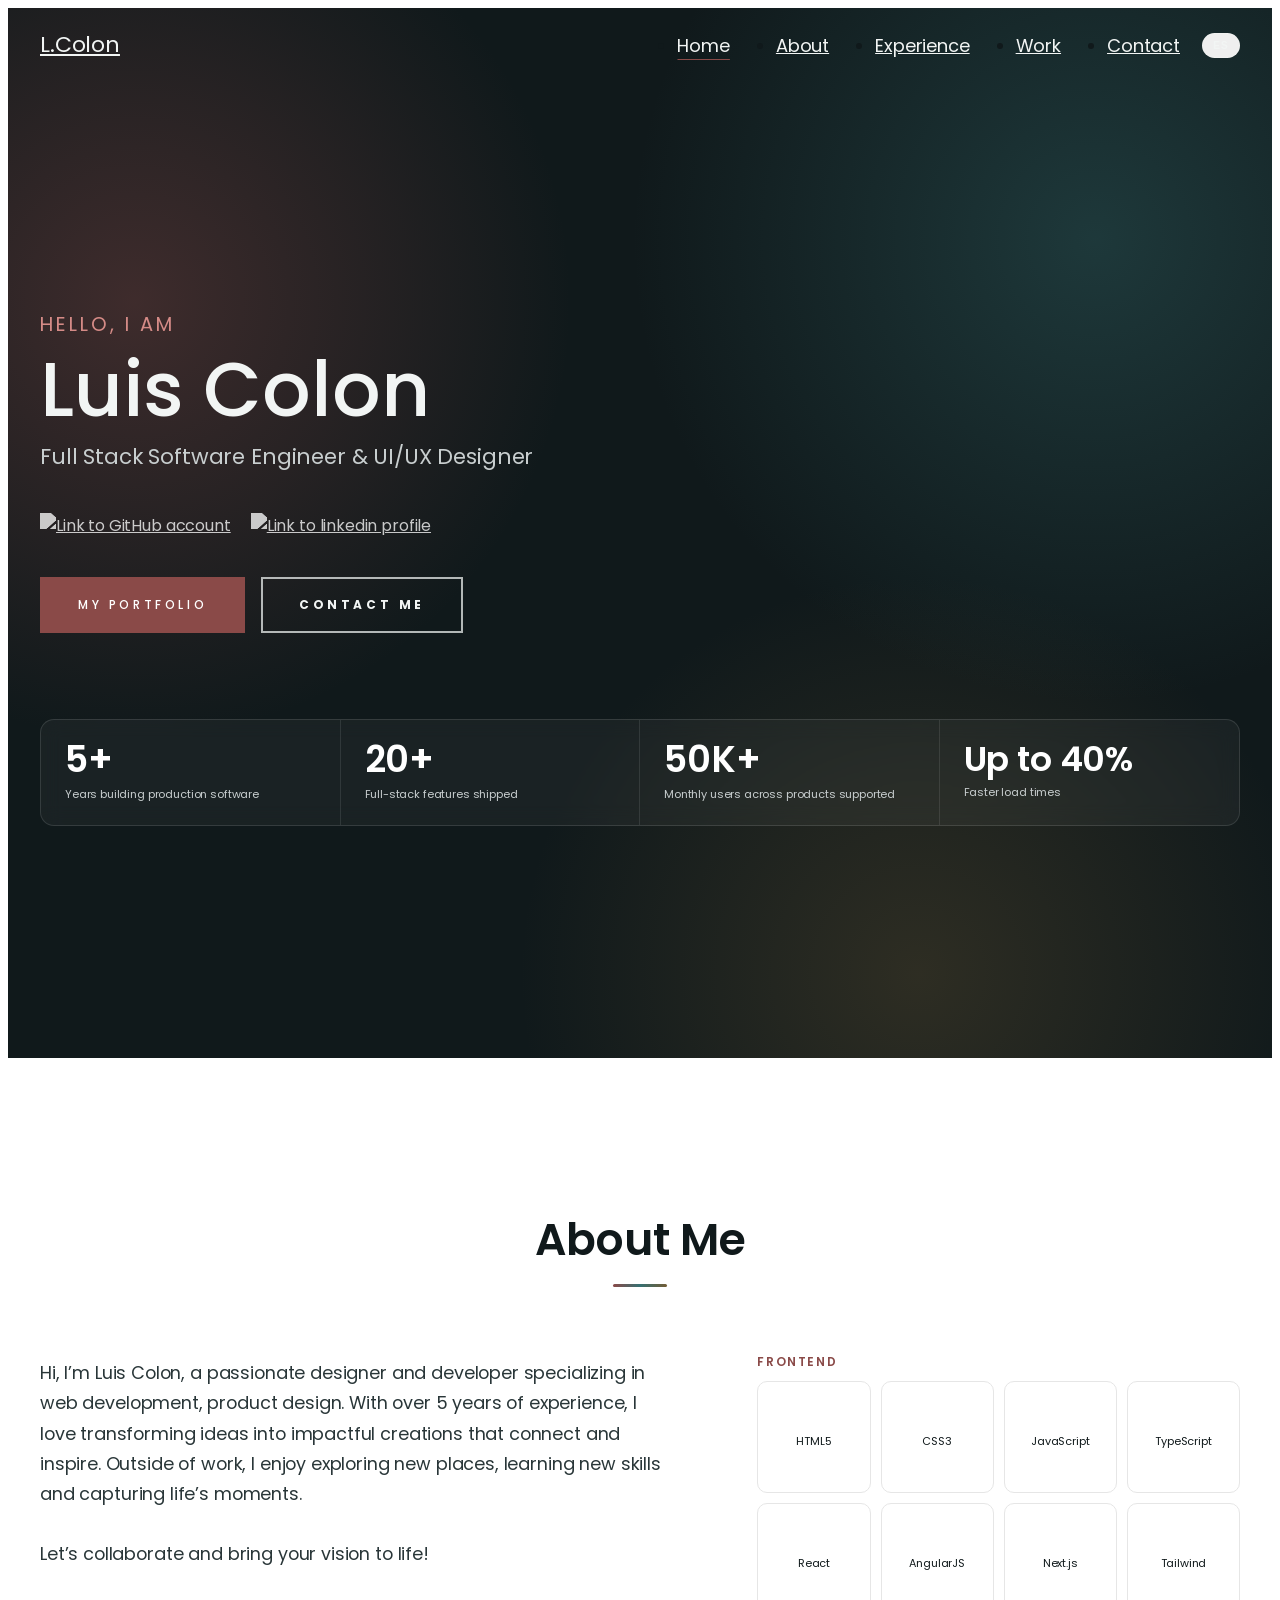
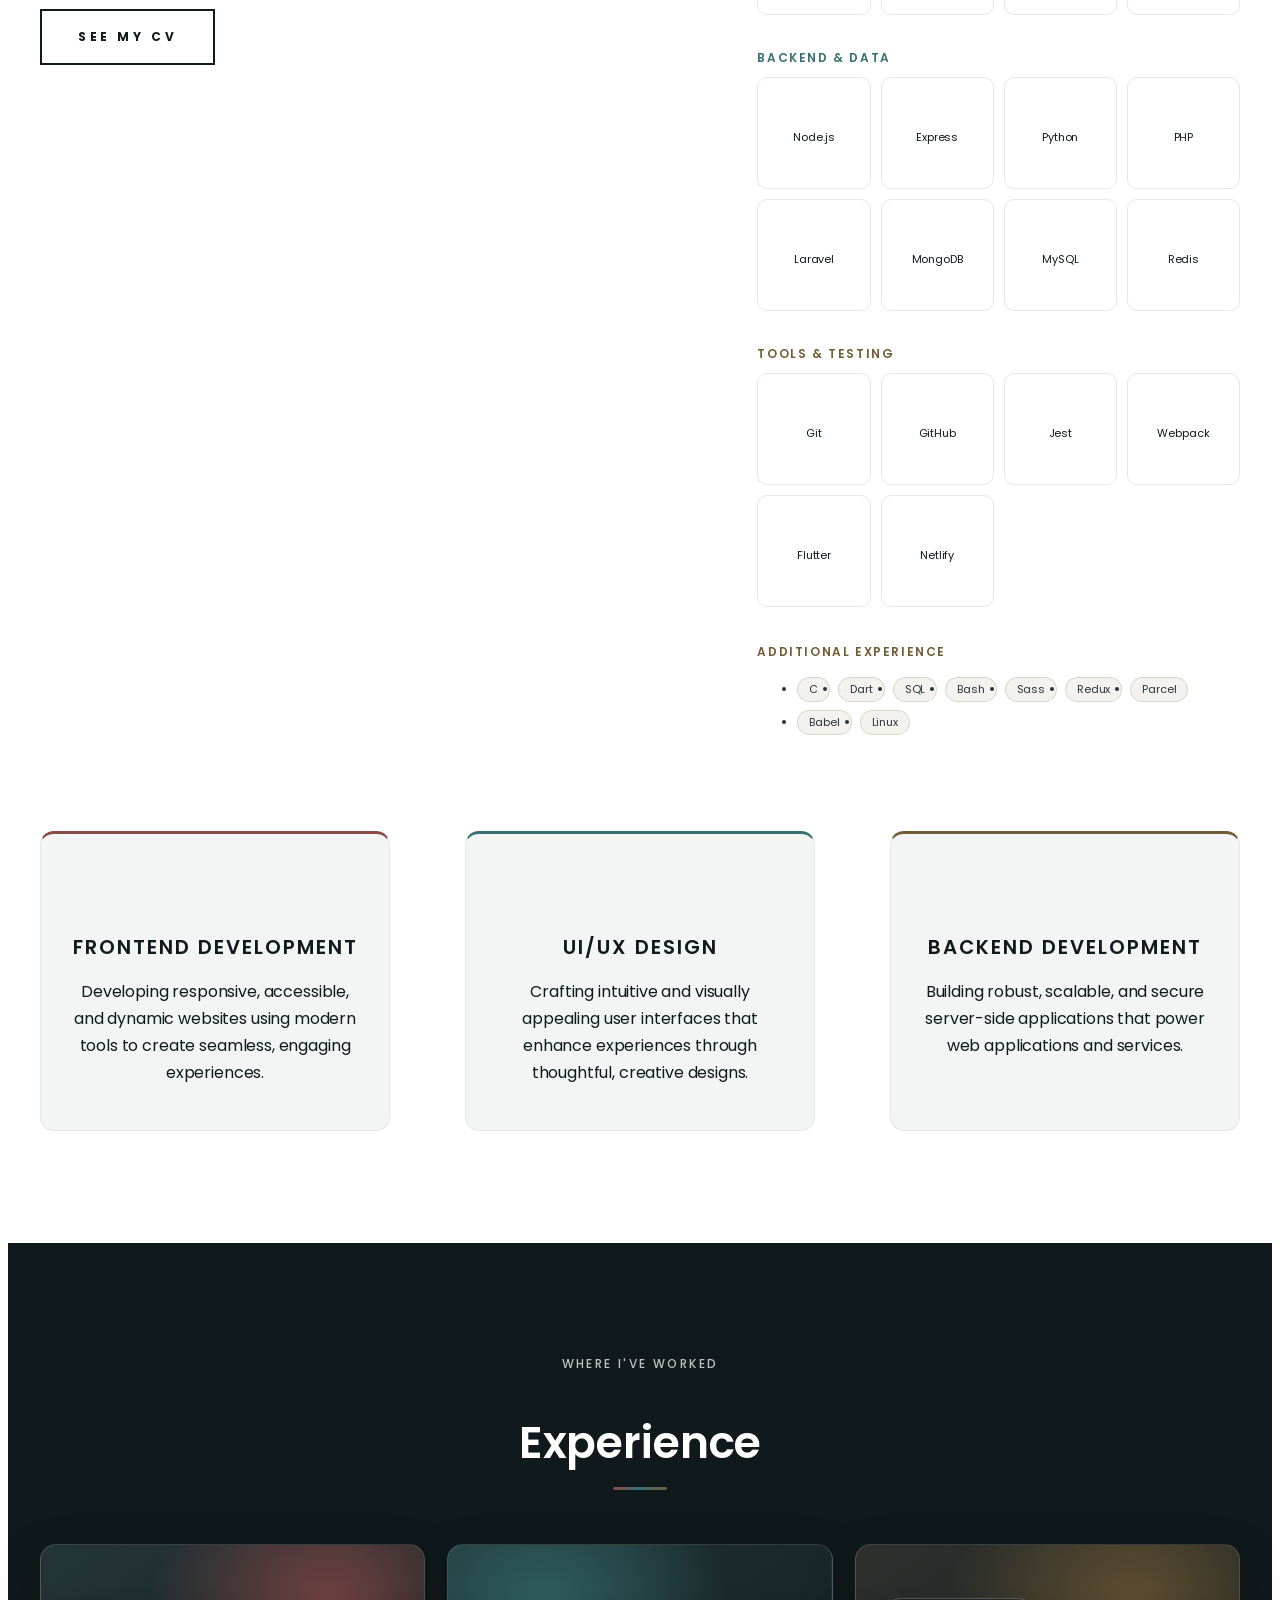
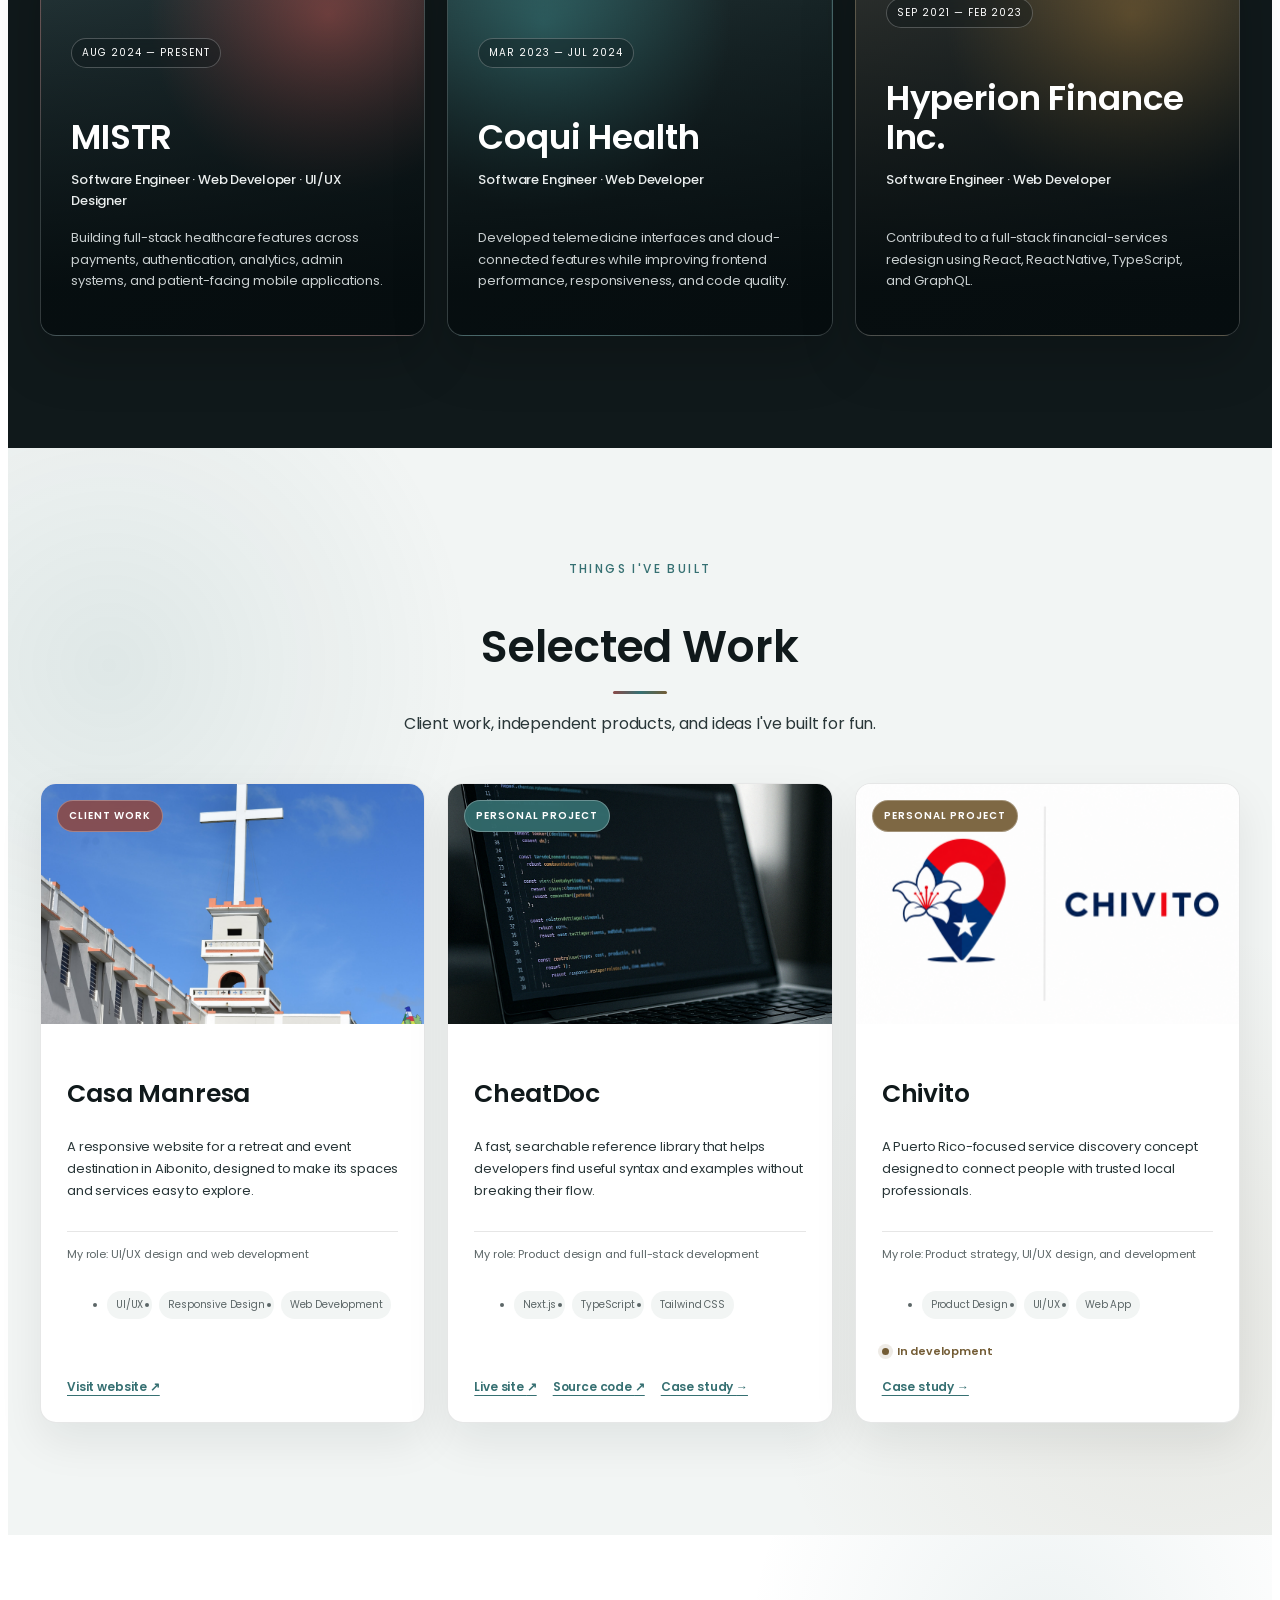
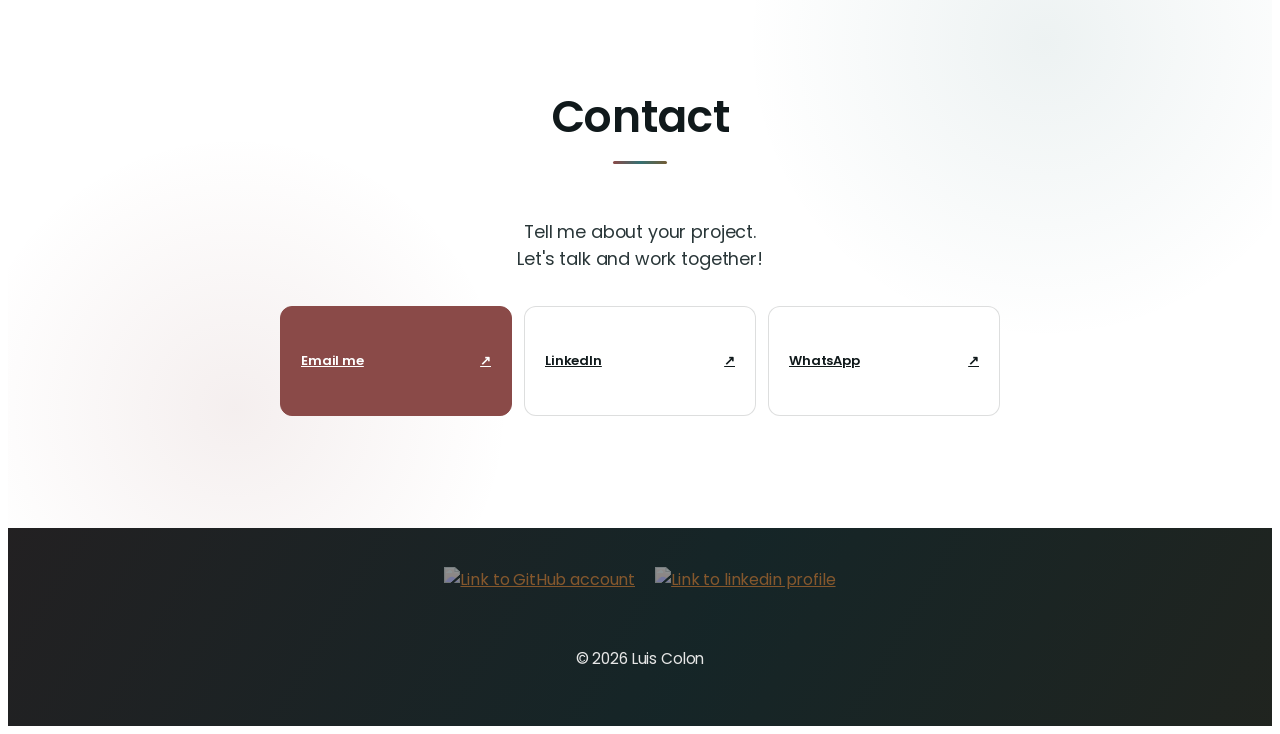
==== commit ab1668a3: "updated info" ====
--- a/index.html
+++ b/index.html
@@ -25,8 +25,8 @@
   <meta name="twitter:title" content="Luis Colon | Full Stack Software Engineer" />
   <meta name="twitter:description" content="Professional experience and selected software and product-design work." />
   <meta name="twitter:image" content="https://luiscolon0426.github.io/portfolio/img/og-portfolio.png" />
-  <link rel="stylesheet" href="css/main.css?v=9" />
-  <link rel="stylesheet" href="css/media.css?v=9" />
+  <link rel="stylesheet" href="css/main.css?v=10" />
+  <link rel="stylesheet" href="css/media.css?v=10" />
   <link rel="stylesheet" type='text/css' href="https://cdn.jsdelivr.net/gh/devicons/devicon@latest/devicon.min.css" />
   <link rel="stylesheet" href="https://cdnjs.cloudflare.com/ajax/libs/aos/2.3.4/aos.css"
     integrity="sha512-1cK78a1o+ht2JcaW6g8OXYwqpev9+6GqOkz9xmBN9iUUhIndKtxwILGWYOSibOKjLsEdjyjZvYDq/cZwNeak0w=="
@@ -113,19 +113,19 @@
         data-aos-duration="900">
         <div class="impact-item">
           <strong>5+</strong>
-          <span>Years of experience</span>
+          <span>Years building production software</span>
         </div>
         <div class="impact-item">
           <strong>20+</strong>
-          <span>Production features delivered</span>
+          <span>Full-stack features shipped</span>
         </div>
         <div class="impact-item">
           <strong>50K+</strong>
-          <span>Monthly users supported</span>
+          <span>Monthly users across products supported</span>
         </div>
         <div class="impact-item">
-          <strong>40%</strong>
-          <span>Performance improvement</span>
+          <strong class="impact-value-long">Up to 40%</strong>
+          <span>Faster load times</span>
         </div>
       </div>
     </div>
@@ -471,7 +471,7 @@
     integrity="sha512-A7AYk1fGKX6S2SsHywmPkrnzTZHrgiVT7GcQkLGDe2ev0aWb8zejytzS8wjo7PGEXKqJOrjQ4oORtnimIRZBtw=="
     crossorigin="anonymous" referrerpolicy="no-referrer"></script>
   <script type="module" src="js/main.js?v=6"></script>
-  <script type="module" src="js/i18n.js?v=1"></script>
+  <script type="module" src="js/i18n.js?v=2"></script>
 </body>
 
 </html>
--- a/css/main.css
+++ b/css/main.css
@@ -373,6 +373,10 @@
   line-height: 1;
 }
 
+.impact-item .impact-value-long {
+  font-size: clamp(1.35rem, 1.05rem + 1.5vw, 2.15rem);
+}
+
 .impact-item span {
   display: block;
   margin-top: 8px;
